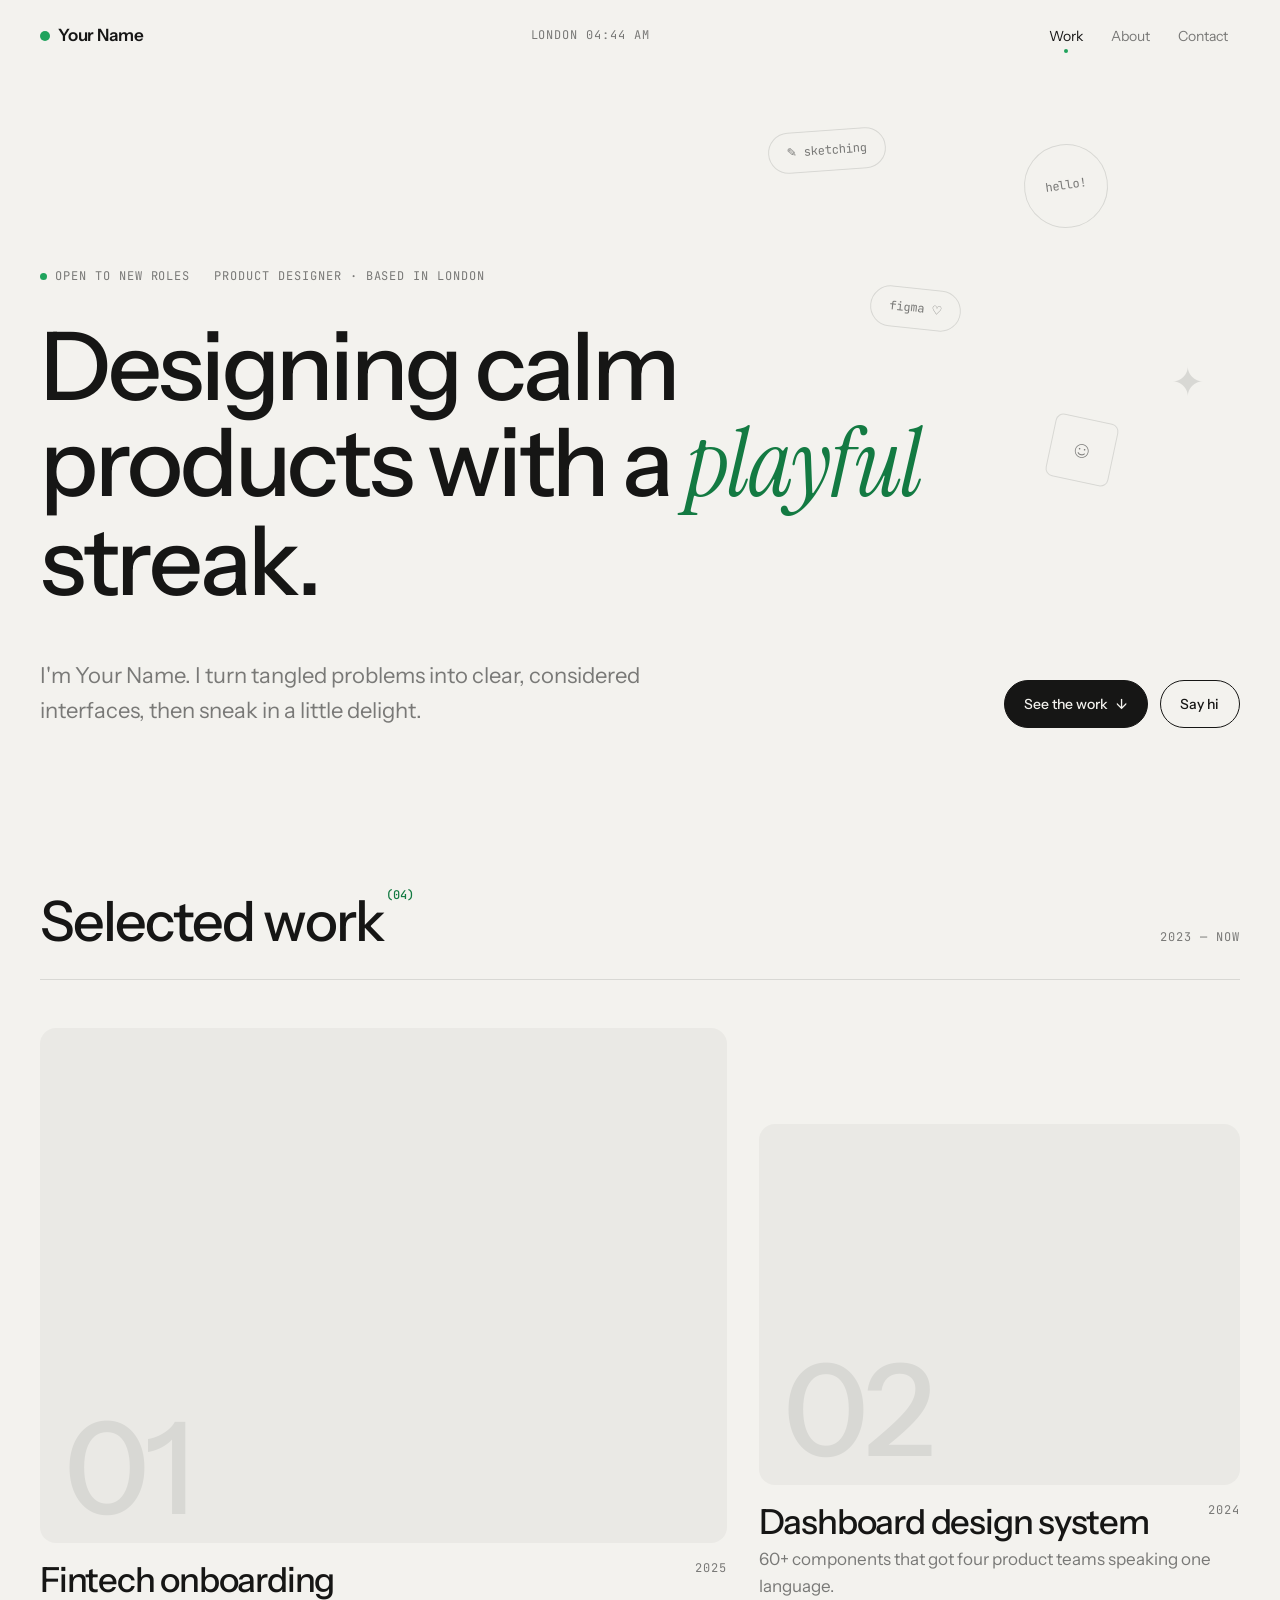
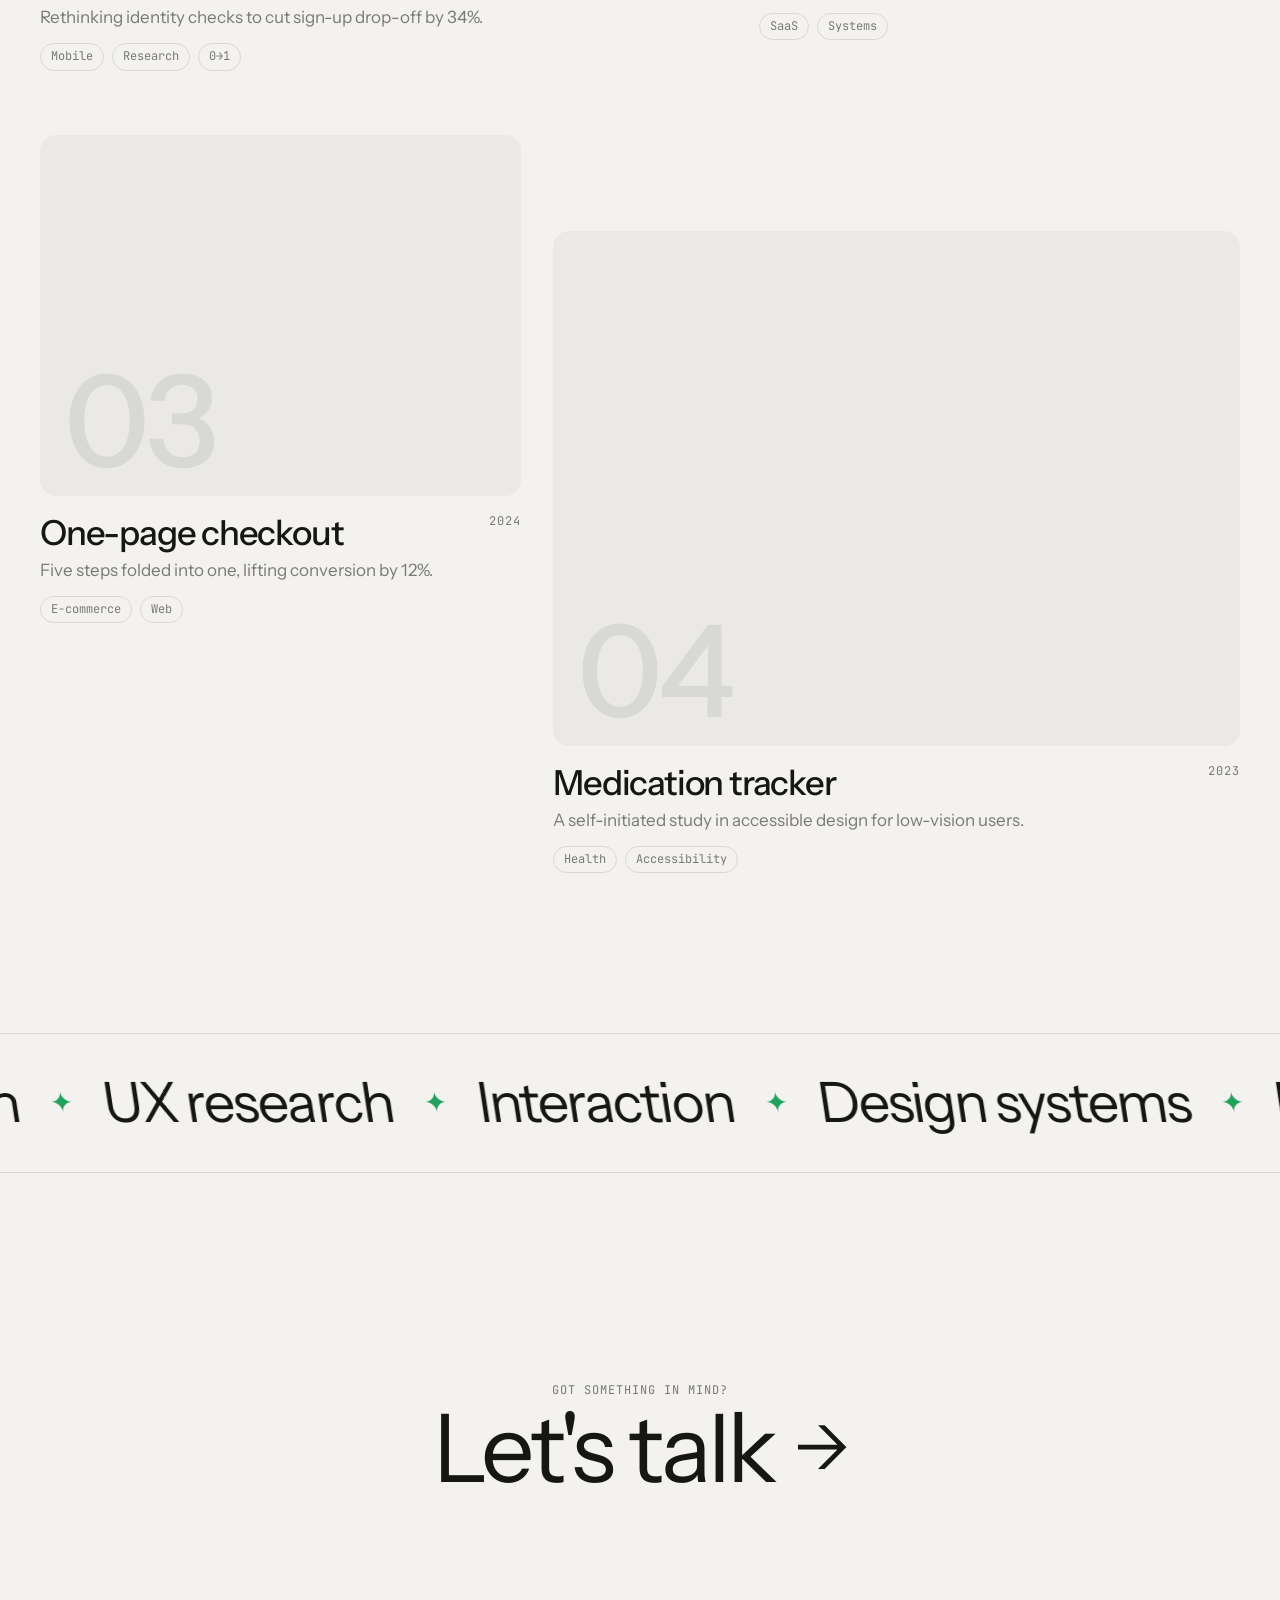
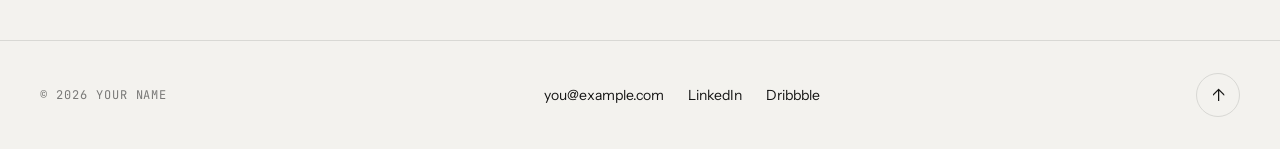
==== index.html @ ab5d2d54 "Test" ====
<!doctype html>
<html lang="en">
<head>
  <meta charset="utf-8">
  <meta name="viewport" content="width=device-width, initial-scale=1">
  <!-- EDIT: your name + one-line description (Google results and link previews) -->
  <title>Your Name · Product Designer</title>
  <meta name="description" content="Product designer making calm, useful products with a playful streak.">
  <meta name="theme-color" content="#f3f2ee" media="(prefers-color-scheme: light)">
  <meta name="theme-color" content="#161615" media="(prefers-color-scheme: dark)">

  <!-- Fonts: Instrument Sans (body), Instrument Serif (accent), JetBrains Mono (labels) -->
  <link rel="preconnect" href="https://fonts.googleapis.com">
  <link rel="preconnect" href="https://fonts.gstatic.com" crossorigin>
  <link href="https://fonts.googleapis.com/css2?family=Instrument+Sans:wght@400;500;600&family=Instrument+Serif:ital@0;1&family=JetBrains+Mono:wght@400;500&display=swap" rel="stylesheet">
  <link rel="stylesheet" href="styles.css">

  <!-- Marks the page as JS-enabled so scroll reveals can start hidden. -->
  <script>document.documentElement.classList.add('js');</script>
</head>
<body>

  <!-- ============================ HEADER ============================ -->
  <header class="site-header">
    <div class="wrap">
      <a href="index.html" class="logo" aria-label="Your Name, home">
        <span class="logo-dot"></span>Your Name
      </a>

      <span class="label header-time" data-clock data-tz="Europe/London">London</span>

      <nav aria-label="Main">
        <ul class="nav">
          <li><a href="index.html" aria-current="page">Work</a></li>
          <li><a href="about.html">About</a></li>
          <li><a href="contact.html">Contact</a></li>
        </ul>
      </nav>
    </div>
  </header>

  <main>
    <!-- ============================= HERO =============================
         data-split: script.js wraps each letter so it can hop on hover.
         Stickers: drag them around. Edit the text inside each one. -->
    <section class="hero wrap">
      <div class="stickers" aria-hidden="true">
        <div class="sticker sticker--circle" data-drag style="left: 80%; top: 10%; --rot: -8deg;">hello!</div>
        <div class="sticker sticker--pill sticker--desktop"   data-drag style="left: 68%; top: 30%; --rot: 6deg;">figma ♡</div>
        <div class="sticker sticker--star"                    data-drag style="left: 90%; top: 38%;">✦</div>
        <div class="sticker sticker--square sticker--desktop" data-drag style="left: 82%; top: 48%; --rot: 12deg;">☺</div>
        <div class="sticker sticker--pill sticker--desktop"   data-drag style="left: 60%; top: 8%; --rot: -4deg;">✎ sketching</div>
      </div>

      <div class="hero-meta">
        <span class="label status">Open to new roles</span>
        <span class="label">Product Designer · Based in London</span>
      </div>

      <h1 class="hero-title">
        <span data-split>Designing calm products with a</span>
        <em class="voice" data-split>playful</em>
        <span data-split>streak.</span>
      </h1>

      <div class="hero-foot">
        <p class="hero-lead">
          I'm Your Name. I turn tangled problems into clear, considered interfaces,
          then sneak in a little delight.
        </p>
        <div class="hero-actions">
          <a href="#work" class="btn btn-solid" data-magnetic>See the work <span class="arrow">↓</span></a>
          <a href="contact.html" class="btn btn-ghost" data-magnetic>Say hi</a>
        </div>
      </div>
    </section>

    <!-- ============================= WORK =============================
         One <a class="card"> per project. Duplicate to add more.
         Widths: card--wide / card--narrow alternate; card--offset staggers.
         To add an image, replace the .card-placeholder span with:
           <img src="images/cover.jpg" alt="Describe the image">
         data-cursor sets the text shown in the cursor on hover. -->
    <section id="work" class="section wrap">
      <div class="section-head" data-reveal>
        <h2 class="section-title">Selected work<sup>(04)</sup></h2>
        <span class="label">2023 — Now</span>
      </div>

      <div class="work-grid">
        <a href="project.html" class="card card--wide" data-cursor="View" data-reveal>
          <div class="card-media" data-tilt><span class="card-placeholder">01</span></div>
          <div class="card-info">
            <h3 class="card-title">Fintech onboarding</h3>
            <span class="label">2025</span>
            <p class="card-desc">Rethinking identity checks to cut sign-up drop-off by 34%.</p>
            <div class="card-tags"><span class="tag">Mobile</span><span class="tag">Research</span><span class="tag">0→1</span></div>
          </div>
        </a>

        <a href="project.html" class="card card--narrow card--offset" data-cursor="View" data-reveal style="--delay: 1">
          <div class="card-media" data-tilt><span class="card-placeholder">02</span></div>
          <div class="card-info">
            <h3 class="card-title">Dashboard design system</h3>
            <span class="label">2024</span>
            <p class="card-desc">60+ components that got four product teams speaking one language.</p>
            <div class="card-tags"><span class="tag">SaaS</span><span class="tag">Systems</span></div>
          </div>
        </a>

        <a href="project.html" class="card card--narrow" data-cursor="View" data-reveal>
          <div class="card-media" data-tilt><span class="card-placeholder">03</span></div>
          <div class="card-info">
            <h3 class="card-title">One-page checkout</h3>
            <span class="label">2024</span>
            <p class="card-desc">Five steps folded into one, lifting conversion by 12%.</p>
            <div class="card-tags"><span class="tag">E-commerce</span><span class="tag">Web</span></div>
          </div>
        </a>

        <a href="project.html" class="card card--wide card--offset" data-cursor="View" data-reveal style="--delay: 1">
          <div class="card-media" data-tilt><span class="card-placeholder">04</span></div>
          <div class="card-info">
            <h3 class="card-title">Medication tracker</h3>
            <span class="label">2023</span>
            <p class="card-desc">A self-initiated study in accessible design for low-vision users.</p>
            <div class="card-tags"><span class="tag">Health</span><span class="tag">Accessibility</span></div>
          </div>
        </a>
      </div>
    </section>

    <!-- =========================== MARQUEE ===========================
         script.js duplicates the items so the loop is seamless. -->
    <div class="marquee" aria-hidden="true">
      <div class="marquee-track" data-marquee>
        <span>Product design</span>
        <span>UX research</span>
        <span>Interaction</span>
        <span>Design systems</span>
        <span>Prototyping</span>
        <span>Accessibility</span>
      </div>
    </div>

    <!-- ============================= CTA ============================= -->
    <section class="cta wrap" data-reveal>
      <p class="label">Got something in mind?</p>
      <a href="contact.html" class="cta-link" data-cursor="Hi!">Let's talk<span class="arrow">→</span></a>
    </section>
  </main>

  <!-- ============================ FOOTER ============================ -->
  <footer class="site-footer">
    <div class="wrap footer-row">
      <span class="label">© <span data-year></span> Your Name</span>
      <ul class="footer-links">
        <li><a class="link" href="mailto:you@example.com" data-copy="you@example.com">you@example.com</a></li>
        <li><a class="link" href="https://www.linkedin.com/in/your-handle" target="_blank" rel="noopener">LinkedIn</a></li>
        <li><a class="link" href="https://dribbble.com/your-handle" target="_blank" rel="noopener">Dribbble</a></li>
      </ul>
      <a href="#" class="to-top" aria-label="Back to top">↑</a>
    </div>
  </footer>

  <script src="script.js" defer></script>
</body>
</html>
---- styles.css ----
/* =====================================================================
   PORTFOLIO STYLESHEET
   ---------------------------------------------------------------------
   Idea: calm and minimal at rest, playful when you interact with it.
   Everything visual is driven by the tokens in section 1, so you can
   restyle the whole site by editing that block alone.

   Contents
     1. Design tokens (colour, type, spacing, radius, motion)
     2. Reset
     3. Base typography
     4. Layout helpers
     5. Components
        5a. Header + nav
        5b. Buttons + links
        5c. Hero
        5d. Stickers (draggable toys in the hero)
        5e. Section heads
        5f. Project cards
        5g. Marquee
        5h. Call to action
        5i. Footer
     6. Interaction layer (cursor, reveal, burst, toast, progress)
     7. Case study pages
        7b. Page intros (About + Contact)
        7c. About page (portrait, experience, flip cards, facts)
        7d. Contact page (big email, social rows)
     8. Responsive
     9. Reduced motion + touch fallbacks
   ===================================================================== */


/* =====================================================================
   1. DESIGN TOKENS
   ===================================================================== */
:root {
  /* --- Raw palette ------------------------------------------------- */
  /* Never pure black/white: slightly warm neutrals feel softer. */
  --ink:        #161615;   /* off-black */
  --paper:      #f3f2ee;   /* off-white */
  --green:      #1fa35c;   /* the one accent colour */
  --green-deep: #137a42;   /* darker green for small text on paper (meets contrast) */

  /* --- Semantic colours (use THESE in components) ------------------ */
  --bg:         var(--paper);
  --fg:         var(--ink);
  --muted:      color-mix(in srgb, var(--fg) 55%, var(--bg));  /* secondary text */
  --line:       color-mix(in srgb, var(--fg) 12%, var(--bg));  /* hairlines */
  --surface:    color-mix(in srgb, var(--fg) 4%,  var(--bg));  /* cards, placeholders */
  --accent:     var(--green);
  --accent-text: var(--green-deep);  /* accent used as text */
  --on-accent:  var(--paper);        /* text sitting on green */
  --selection:  color-mix(in srgb, var(--green) 30%, transparent);

  /* --- Typography ---------------------------------------------------- */
  /* Sans for almost everything; serif italic for rare "voice" moments;
     mono for small labels and metadata. */
  --font-sans:  "Instrument Sans", system-ui, -apple-system, "Segoe UI", sans-serif;
  --font-serif: "Instrument Serif", Georgia, serif;
  --font-mono:  "JetBrains Mono", ui-monospace, Consolas, monospace;

  /* Fluid type scale: each step grows smoothly between phone and desktop. */
  --text-xs:   0.75rem;                                  /* 12px labels */
  --text-sm:   0.875rem;                                 /* 14px meta */
  --text-base: 1.0625rem;                                /* 17px body */
  --text-lg:   clamp(1.125rem, 1rem + 0.5vw, 1.375rem);  /* lead paragraphs */
  --text-xl:   clamp(1.5rem, 1.2rem + 1.2vw, 2.25rem);   /* card titles, h3 */
  --text-2xl:  clamp(2rem, 1.4rem + 2.6vw, 3.5rem);      /* section titles */
  --text-3xl:  clamp(2.75rem, 1.6rem + 5.4vw, 6.5rem);   /* hero */

  --leading-tight: 1.02;
  --leading-snug:  1.2;
  --leading-body:  1.6;
  --tracking-tight: -0.035em;  /* big display text looks better tighter */
  --tracking-label:  0.08em;   /* uppercase mono labels breathe */

  /* --- Spacing (4px base) ------------------------------------------- */
  --space-1: 0.25rem;  /*  4 */
  --space-2: 0.5rem;   /*  8 */
  --space-3: 0.75rem;  /* 12 */
  --space-4: 1rem;     /* 16 */
  --space-5: 1.5rem;   /* 24 */
  --space-6: 2rem;     /* 32 */
  --space-7: 3rem;     /* 48 */
  --space-8: 4rem;     /* 64 */
  --space-9: 6rem;     /* 96 */
  --space-10: 9rem;    /* 144 */

  --gutter: clamp(1rem, 4vw, 2.5rem);   /* page side padding */
  --max:    1280px;                      /* content max width */

  /* --- Shape --------------------------------------------------------- */
  --radius-sm: 8px;
  --radius-md: 16px;
  --radius-lg: 28px;
  --radius-pill: 999px;

  /* --- Motion -------------------------------------------------------- */
  /* "spring" overshoots slightly: this is where the playfulness lives. */
  --ease-out:    cubic-bezier(0.22, 1, 0.36, 1);
  --ease-spring: cubic-bezier(0.34, 1.56, 0.64, 1);
  --dur-fast: 160ms;
  --dur-med:  360ms;
  --dur-slow: 800ms;

  --header-h: 72px;
}

/* Dark mode: swap the neutrals, brighten the green so it still pops. */
@media (prefers-color-scheme: dark) {
  :root {
    --bg:          var(--ink);
    --fg:          var(--paper);
    --accent:      #3fd17f;
    --accent-text: #3fd17f;
    --on-accent:   var(--ink);
  }
}


/* =====================================================================
   2. RESET
   ===================================================================== */
*, *::before, *::after { box-sizing: border-box; }
* { margin: 0; padding: 0; }
img, video, svg { display: block; max-width: 100%; }
button { font: inherit; color: inherit; background: none; border: 0; cursor: pointer; }
ul, ol { list-style: none; }
a { color: inherit; text-decoration: none; }


/* =====================================================================
   3. BASE TYPOGRAPHY
   ===================================================================== */
html { scroll-behavior: smooth; }

body {
  background: var(--bg);
  color: var(--fg);
  font-family: var(--font-sans);
  font-size: var(--text-base);
  line-height: var(--leading-body);
  -webkit-font-smoothing: antialiased;
  text-rendering: optimizeLegibility;
  overflow-x: hidden;
}

::selection { background: var(--selection); }

h1, h2, h3 {
  font-weight: 500;
  line-height: var(--leading-snug);
  letter-spacing: var(--tracking-tight);
}

/* Serif italic accent, e.g. <em class="voice">playful</em> */
.voice {
  font-family: var(--font-serif);
  font-style: italic;
  font-weight: 400;
  letter-spacing: -0.01em;
  color: var(--accent-text);
}

/* Small uppercase mono label used for metadata. */
.label {
  font-family: var(--font-mono);
  font-size: var(--text-xs);
  text-transform: uppercase;
  letter-spacing: var(--tracking-label);
  color: var(--muted);
}

.muted { color: var(--muted); }

:focus-visible {
  outline: 2px solid var(--accent);
  outline-offset: 3px;
  border-radius: 4px;
}


/* =====================================================================
   4. LAYOUT HELPERS
   ===================================================================== */
.wrap {
  width: 100%;
  max-width: var(--max);
  margin-inline: auto;
  padding-inline: var(--gutter);
}

.section { padding-block: var(--space-9); }

.visually-hidden {
  position: absolute; width: 1px; height: 1px;
  overflow: hidden; clip: rect(0 0 0 0); white-space: nowrap;
}


/* =====================================================================
   5. COMPONENTS
   ===================================================================== */

/* ---------- 5a. Header + nav ---------------------------------------- */
.site-header {
  position: sticky; top: 0; z-index: 50;
  height: var(--header-h);
  background: color-mix(in srgb, var(--bg) 82%, transparent);
  backdrop-filter: blur(12px);
  -webkit-backdrop-filter: blur(12px);
}
.site-header .wrap {
  height: 100%;
  display: flex; align-items: center; justify-content: space-between;
  gap: var(--space-5);
}

/* Logo: the green dot spins and bounces on hover. */
.logo {
  display: inline-flex; align-items: center; gap: var(--space-2);
  font-weight: 600; letter-spacing: -0.01em;
}
.logo-dot {
  width: 10px; height: 10px; border-radius: 50%;
  background: var(--accent);
  transition: transform var(--dur-med) var(--ease-spring);
}
.logo:hover .logo-dot { transform: scale(1.8) translateY(-2px); }

.nav { display: flex; gap: var(--space-1); }
.nav a {
  position: relative;
  display: inline-block;
  padding: var(--space-2) var(--space-3);
  border-radius: var(--radius-pill);
  font-size: var(--text-sm);
  color: var(--muted);
  transition: color var(--dur-fast), background var(--dur-fast);
}
.nav a:hover { color: var(--fg); background: var(--surface); }
.nav a[aria-current="page"] { color: var(--fg); }
/* Little green dot under the current page. */
.nav a[aria-current="page"]::after {
  content: ""; position: absolute; left: 50%; bottom: 2px;
  width: 4px; height: 4px; border-radius: 50%;
  background: var(--accent); transform: translateX(-50%);
}

.header-time { font-variant-numeric: tabular-nums; }


/* ---------- 5b. Buttons + links ------------------------------------- */
.btn {
  display: inline-flex; align-items: center; gap: var(--space-2);
  padding: 0.85em 1.4em;
  border-radius: var(--radius-pill);
  border: 1px solid var(--fg);
  font-size: var(--text-sm); font-weight: 500;
  transition: background var(--dur-fast), color var(--dur-fast),
              transform var(--dur-med) var(--ease-spring);
}
.btn-solid { background: var(--fg); color: var(--bg); }
.btn-solid:hover { background: var(--accent); border-color: var(--accent); color: var(--on-accent); }
.btn-ghost:hover { background: var(--fg); color: var(--bg); }

/* Arrow that nudges forward on hover. */
.arrow { display: inline-block; transition: transform var(--dur-med) var(--ease-spring); }
a:hover .arrow, button:hover .arrow { transform: translateX(4px); }

/* Text link with an underline that draws in from the left. */
.link {
  background: linear-gradient(currentColor, currentColor) 0 100% / 0 1px no-repeat;
  transition: background-size var(--dur-med) var(--ease-out);
}
.link:hover { background-size: 100% 1px; }


/* ---------- 5c. Hero ------------------------------------------------ */
.hero {
  position: relative;
  min-height: calc(88svh - var(--header-h));
  display: flex; flex-direction: column; justify-content: flex-end;
  padding-block: var(--space-9) var(--space-8);
}
.hero-meta {
  display: flex; flex-wrap: wrap; gap: var(--space-2) var(--space-5);
  margin-bottom: var(--space-6);
}
.status { display: inline-flex; align-items: center; gap: var(--space-2); }
.status::before {
  content: ""; width: 7px; height: 7px; border-radius: 50%;
  background: var(--accent);
  animation: pulse 2.4s var(--ease-out) infinite;
}
@keyframes pulse {
  0%   { box-shadow: 0 0 0 0 color-mix(in srgb, var(--accent) 50%, transparent); }
  100% { box-shadow: 0 0 0 10px transparent; }
}

.hero-title {
  font-size: var(--text-3xl);
  line-height: var(--leading-tight);
  letter-spacing: var(--tracking-tight);
  max-width: 14ch;
}
.hero-title .voice { letter-spacing: -0.02em; }

.hero-foot {
  display: flex; flex-wrap: wrap; align-items: flex-end; justify-content: space-between;
  gap: var(--space-6);
  margin-top: var(--space-7);
}
.hero-lead { max-width: 42ch; font-size: var(--text-lg); color: var(--muted); }
.hero-actions { display: flex; gap: var(--space-3); flex-wrap: wrap; }

/* Split letters (JS wraps each character in .char). Hovering a letter
   makes it hop; the random rotation comes from --r set in script.js. */
.char {
  display: inline-block;
  transform-origin: 50% 80%;
  will-change: transform;
}
.char.hop { animation: hop 600ms var(--ease-spring); }
@keyframes hop {
  0%   { transform: translateY(0) rotate(0); }
  35%  { transform: translateY(-0.22em) rotate(var(--r, 8deg)); color: var(--accent-text); }
  100% { transform: translateY(0) rotate(0); }
}


/* ---------- 5d. Stickers -------------------------------------------- */
/* Quiet outlined shapes at rest. Grab one and it turns green and can be
   thrown around. Positions are percentages of the hero. */
.stickers { position: absolute; inset: 0; pointer-events: none; }
.sticker {
  position: absolute;
  pointer-events: auto;
  display: grid; place-items: center;
  border: 1px solid var(--line);
  background: var(--bg);
  color: var(--muted);
  font-family: var(--font-mono);
  font-size: var(--text-xs);
  user-select: none;
  touch-action: none;
  cursor: grab;
  transform: translate(var(--x, 0px), var(--y, 0px)) rotate(var(--rot, 0deg));
  transition: background var(--dur-fast), color var(--dur-fast),
              border-color var(--dur-fast), scale var(--dur-med) var(--ease-spring);
}
.sticker:hover { color: var(--fg); border-color: var(--fg); scale: 1.06; }
.sticker.is-dragging {
  cursor: grabbing;
  background: var(--accent); color: var(--on-accent); border-color: var(--accent);
  scale: 1.12;
  z-index: 5;
}
.sticker--circle { width: 84px; height: 84px; border-radius: 50%; }
.sticker--pill   { padding: 10px 18px; border-radius: var(--radius-pill); }
.sticker--square { width: 64px; height: 64px; border-radius: var(--radius-sm); font-size: 1.5rem; }
.sticker--star   { width: 72px; height: 72px; border: 0; background: none; font-size: 2.5rem; color: var(--line); }
.sticker--star:hover { color: var(--accent); }
.sticker--star.is-dragging { background: none; color: var(--accent); }


/* ---------- 5e. Section heads --------------------------------------- */
.section-head {
  display: flex; justify-content: space-between; align-items: baseline;
  gap: var(--space-4);
  padding-bottom: var(--space-5);
  margin-bottom: var(--space-7);
  border-bottom: 1px solid var(--line);
}
.section-title { font-size: var(--text-2xl); }
.section-title sup {
  font-family: var(--font-mono); font-size: var(--text-xs);
  color: var(--accent-text); letter-spacing: 0; vertical-align: top;
  margin-left: 0.3em;
}


/* ---------- 5f. Project cards --------------------------------------- */
.work-grid {
  display: grid;
  grid-template-columns: repeat(12, 1fr);
  gap: var(--space-8) var(--space-6);
}
/* Alternating widths make the grid feel editorial rather than a template. */
.card { grid-column: span 6; display: block; }
.card--wide { grid-column: span 7; }
.card--narrow { grid-column: span 5; }
.card--offset { margin-top: var(--space-9); }

.card-media {
  position: relative;
  aspect-ratio: 4 / 3;
  border-radius: var(--radius-md);
  background: var(--surface);
  overflow: hidden;
  /* --rx / --ry are set by script.js for a gentle 3D tilt toward the cursor. */
  transform: perspective(900px) rotateX(var(--rx, 0deg)) rotateY(var(--ry, 0deg));
  transition: transform var(--dur-med) var(--ease-out), border-radius var(--dur-med) var(--ease-spring);
}
.card:hover .card-media { border-radius: var(--radius-lg); }
.card-media img {
  width: 100%; height: 100%; object-fit: cover;
  transition: transform var(--dur-slow) var(--ease-out);
}
.card:hover .card-media img { transform: scale(1.04); }

/* Placeholder until you add an image: big project number in the corner. */
.card-placeholder {
  position: absolute; inset: 0;
  display: flex; align-items: flex-end; justify-content: flex-start;
  padding: var(--space-5);
  font-size: clamp(4rem, 10vw, 9rem);
  font-weight: 500; letter-spacing: var(--tracking-tight); line-height: 0.8;
  color: var(--line);
  transition: color var(--dur-med);
}
.card:hover .card-placeholder { color: var(--accent); }

.card-info {
  display: grid; grid-template-columns: 1fr auto;
  gap: var(--space-1) var(--space-4);
  padding-top: var(--space-4);
}
.card-title { font-size: var(--text-xl); }
.card-desc { grid-column: 1 / -1; color: var(--muted); max-width: 48ch; }
.card-tags { display: flex; flex-wrap: wrap; gap: var(--space-2); grid-column: 1 / -1; margin-top: var(--space-2); }
.tag {
  font-family: var(--font-mono); font-size: var(--text-xs);
  padding: 3px 10px; border: 1px solid var(--line); border-radius: var(--radius-pill);
  color: var(--muted);
  transition: border-color var(--dur-fast), color var(--dur-fast);
}
.card:hover .tag { border-color: var(--fg); color: var(--fg); }


/* ---------- 5g. Marquee --------------------------------------------- */
/* Scrolls slowly on its own; speeds up and skews with your scroll. */
.marquee {
  overflow: hidden;
  border-block: 1px solid var(--line);
  padding-block: var(--space-5);
  margin-block: var(--space-8);
}
.marquee-track {
  display: flex; width: max-content; gap: var(--space-6);
  font-size: var(--text-2xl); letter-spacing: var(--tracking-tight);
  white-space: nowrap;
  transform: translateX(var(--mx, 0px)) skewX(var(--skew, 0deg));
  will-change: transform;
}
.marquee-track span { display: inline-flex; align-items: center; gap: var(--space-6); }
.marquee-track span::after { content: "✦"; color: var(--accent); font-size: 0.5em; }


/* ---------- 5h. Call to action -------------------------------------- */
.cta { text-align: center; padding-block: var(--space-10); }
.cta-link {
  display: inline-flex; align-items: center; gap: 0.2em;
  font-size: var(--text-3xl); line-height: var(--leading-tight);
  letter-spacing: var(--tracking-tight);
  transition: color var(--dur-fast);
}
.cta-link:hover { color: var(--accent-text); }
.cta-link .arrow { font-size: 0.7em; }
.cta-link:hover .arrow { transform: translate(8px, -8px) rotate(-45deg); }


/* ---------- 5i. Footer ---------------------------------------------- */
.site-footer { border-top: 1px solid var(--line); padding-block: var(--space-6); }
.footer-row {
  display: flex; flex-wrap: wrap; justify-content: space-between; align-items: center;
  gap: var(--space-4);
}
.footer-links { display: flex; flex-wrap: wrap; gap: var(--space-5); font-size: var(--text-sm); }
.to-top {
  display: inline-grid; place-items: center;
  width: 44px; height: 44px; border-radius: 50%;
  border: 1px solid var(--line);
  transition: transform var(--dur-med) var(--ease-spring), background var(--dur-fast), color var(--dur-fast);
}
.to-top:hover { transform: rotate(-360deg) scale(1.1); background: var(--accent); color: var(--on-accent); border-color: var(--accent); }


/* =====================================================================
   6. INTERACTION LAYER
   Everything here is added by script.js. Without JS the site is simply
   the calm static version.
   ===================================================================== */

/* ---------- Custom cursor (mouse/trackpad only) --------------------- */
.has-cursor, .has-cursor a, .has-cursor button { cursor: none; }
.has-cursor .sticker { cursor: none; }
.cursor {
  position: fixed; top: 0; left: 0; z-index: 100;
  width: 12px; height: 12px; margin: -6px 0 0 -6px;
  border-radius: 50%;
  background: var(--fg);
  pointer-events: none;
  display: grid; place-items: center;
  font-family: var(--font-mono); font-size: 11px; font-weight: 500;
  color: transparent;
  transition: width var(--dur-med) var(--ease-spring), height var(--dur-med) var(--ease-spring),
              margin var(--dur-med) var(--ease-spring), background var(--dur-fast), color var(--dur-fast);
}
.cursor.is-link  { width: 36px; height: 36px; margin: -18px 0 0 -18px; background: color-mix(in srgb, var(--accent) 25%, transparent); }
.cursor.is-label { width: 84px; height: 84px; margin: -42px 0 0 -42px; background: var(--accent); color: var(--on-accent); }
.cursor.is-grab  { width: 24px; height: 24px; margin: -12px 0 0 -12px; background: var(--accent); }
.cursor.is-down  { scale: 0.7; }

/* ---------- Scroll reveal ------------------------------------------- */
/* Only hidden when JS is running (.js on <html>), so content never gets
   stuck invisible. */
.js [data-reveal] {
  opacity: 0;
  translate: 0 32px;
  transition: opacity var(--dur-slow) var(--ease-out), translate var(--dur-slow) var(--ease-out);
  transition-delay: calc(var(--delay, 0) * 90ms);
}
.js [data-reveal].is-in { opacity: 1; translate: 0 0; }

/* ---------- Scroll progress line ------------------------------------ */
.progress {
  position: fixed; top: 0; left: 0; right: 0; z-index: 60;
  height: 2px; background: var(--accent);
  transform-origin: 0 50%;
  transform: scaleX(var(--progress, 0));
}

/* ---------- Click burst --------------------------------------------- */
.burst-dot {
  position: fixed; z-index: 90;
  width: 6px; height: 6px; margin: -3px 0 0 -3px;
  border-radius: 50%; background: var(--accent);
  pointer-events: none;
  animation: burst 650ms var(--ease-out) forwards;
}
@keyframes burst {
  to { transform: translate(var(--dx), var(--dy)) scale(0); opacity: 0; }
}

/* ---------- Toast (e.g. "Email copied") ----------------------------- */
.toast {
  position: fixed; left: 50%; bottom: var(--space-6); z-index: 95;
  padding: var(--space-3) var(--space-5);
  border-radius: var(--radius-pill);
  background: var(--fg); color: var(--bg);
  font-size: var(--text-sm);
  translate: -50% 150%;
  opacity: 0;
  transition: translate var(--dur-med) var(--ease-spring), opacity var(--dur-fast);
}
.toast.is-on { translate: -50% 0; opacity: 1; }


/* =====================================================================
   7. CASE STUDY PAGES (project.html and copies of it)
   ===================================================================== */
.cs-hero { padding-block: var(--space-9) var(--space-7); }
.back { color: var(--muted); font-size: var(--text-sm); }
.back:hover { color: var(--fg); }
.cs-hero h1 { font-size: var(--text-2xl); margin: var(--space-5) 0; max-width: 20ch; }
.cs-hero .lead { color: var(--muted); font-size: var(--text-lg); max-width: 56ch; }
.cs-meta {
  display: grid; grid-template-columns: repeat(4, 1fr); gap: var(--space-5);
  margin-top: var(--space-7); padding-top: var(--space-5); border-top: 1px solid var(--line);
}
.cs-meta h4 {
  font-family: var(--font-mono); font-size: var(--text-xs); font-weight: 400;
  text-transform: uppercase; letter-spacing: var(--tracking-label);
  color: var(--muted); margin-bottom: var(--space-1);
}
.cs-cover {
  margin-top: var(--space-6); aspect-ratio: 16 / 8; border-radius: var(--radius-md);
  background: var(--surface); overflow: hidden;
  display: grid; place-items: center; color: var(--muted);
}
.prose { max-width: 680px; margin-inline: auto; }
.prose h2 { font-size: var(--text-xl); margin: var(--space-8) 0 var(--space-4); }
.prose h3 { font-size: var(--text-lg); margin: var(--space-6) 0 var(--space-2); }
.prose p, .prose ul { margin-bottom: var(--space-4); }
.prose ul { list-style: disc; padding-left: 1.4em; }
.prose li { margin-bottom: var(--space-2); }
.prose li::marker { color: var(--accent); }
.figure {
  margin: var(--space-7) 0; aspect-ratio: 16 / 9; border-radius: var(--radius-md);
  background: var(--surface); display: grid; place-items: center;
  color: var(--muted); font-size: var(--text-sm); text-align: center; padding: var(--space-4);
}
.figure-caption { color: var(--muted); font-size: var(--text-sm); margin: calc(var(--space-5) * -1) 0 var(--space-7); }
.stats { display: grid; grid-template-columns: repeat(3, 1fr); gap: var(--space-4); margin: var(--space-6) 0; }
.stat { border-top: 1px solid var(--line); padding-top: var(--space-4); }
.stat strong { display: block; font-size: var(--text-2xl); font-weight: 500; color: var(--accent-text); letter-spacing: var(--tracking-tight); }
.stat span { color: var(--muted); font-size: var(--text-sm); }
.next-project { margin-top: var(--space-9); padding-block: var(--space-8); border-top: 1px solid var(--line); text-align: center; }
.next-project a { font-size: var(--text-2xl); letter-spacing: var(--tracking-tight); }
.next-project a:hover { color: var(--accent-text); }


/* =====================================================================
   7b. PAGE INTROS (shared by About + Contact)
   ===================================================================== */
.page-intro { position: relative; padding-block: var(--space-9) var(--space-8); }
.page-intro .label { display: block; margin-bottom: var(--space-5); }
.page-title {
  font-size: var(--text-3xl);
  line-height: var(--leading-tight);
  letter-spacing: var(--tracking-tight);
  max-width: 16ch;
}


/* =====================================================================
   7c. ABOUT PAGE
   ===================================================================== */
.about-grid {
  display: grid;
  grid-template-columns: 5fr 7fr;
  gap: var(--space-8);
  align-items: start;
}

/* Portrait: tilts on hover and a little tag pops out. */
.portrait {
  position: relative;
  aspect-ratio: 4 / 5;
  border-radius: var(--radius-md);
  background: var(--surface);
  transition: transform var(--dur-med) var(--ease-spring), border-radius var(--dur-med) var(--ease-spring);
}
.portrait img { width: 100%; height: 100%; object-fit: cover; border-radius: inherit; }
.portrait-placeholder {
  position: absolute; inset: 0; display: grid; place-items: center;
  color: var(--muted); font-size: var(--text-sm);
}
.portrait:hover { transform: rotate(-2deg) scale(1.01); border-radius: var(--radius-lg); }
.portrait-tag {
  position: absolute; right: -12px; bottom: 32px;
  padding: 8px 16px; border-radius: var(--radius-pill);
  background: var(--accent); color: var(--on-accent);
  font-family: var(--font-mono); font-size: var(--text-xs);
  rotate: 8deg;
  scale: 0;
  transition: scale var(--dur-med) var(--ease-spring);
}
.portrait:hover .portrait-tag { scale: 1; }

.bio p { font-size: var(--text-lg); }
.bio p + p { margin-top: var(--space-5); }
.bio p:first-child { font-size: var(--text-xl); line-height: 1.35; letter-spacing: -0.015em; }

/* Experience list: a row slides over and a green bar grows on hover. */
.xp-list { border-top: 1px solid var(--line); }
.xp-row {
  position: relative;
  display: grid;
  grid-template-columns: 2fr 2fr 1fr;
  gap: var(--space-4);
  padding: var(--space-5) 0;
  border-bottom: 1px solid var(--line);
  transition: padding-left var(--dur-med) var(--ease-spring);
}
.xp-row::before {
  content: ""; position: absolute; left: 0; top: 50%;
  width: 0; height: 2px; background: var(--accent);
  transition: width var(--dur-med) var(--ease-spring);
}
.xp-row:hover { padding-left: var(--space-6); }
.xp-row:hover::before { width: var(--space-4); }
.xp-role { font-weight: 500; }
.xp-company { color: var(--muted); }
.xp-years { text-align: right; }

/* Principle cards: click to flip and see the "in practice" side. */
.principles {
  display: grid;
  grid-template-columns: repeat(3, 1fr);
  gap: var(--space-5);
}
.flip {
  display: block; width: 100%; text-align: left;
  aspect-ratio: 1 / 1;
  perspective: 1000px;
}
.flip-inner {
  position: relative; display: block; width: 100%; height: 100%;
  transform-style: preserve-3d;
  transition: transform var(--dur-slow) var(--ease-spring);
}
.flip.is-flipped .flip-inner { transform: rotateY(180deg); }
.flip-face {
  position: absolute; inset: 0;
  display: flex; flex-direction: column; justify-content: space-between;
  padding: var(--space-5);
  border-radius: var(--radius-md);
  border: 1px solid var(--line);
  background: var(--bg);
  backface-visibility: hidden;
  -webkit-backface-visibility: hidden;
  transition: border-color var(--dur-fast);
}
.flip:hover .flip-face { border-color: var(--fg); }
.flip-title { font-size: var(--text-xl); font-weight: 500; line-height: var(--leading-snug); letter-spacing: var(--tracking-tight); }
.flip-face--back {
  transform: rotateY(180deg);
  background: var(--accent); color: var(--on-accent); border-color: var(--accent);
}
.flip-face--back .label { color: inherit; opacity: 0.75; }
.flip-num { font-family: var(--font-mono); font-size: var(--text-xs); color: var(--muted); }
.flip-hint { display: flex; justify-content: space-between; align-items: center; }

/* "Currently" facts list */
.facts { border-top: 1px solid var(--line); }
.facts li {
  display: flex; justify-content: space-between; gap: var(--space-4);
  padding: var(--space-4) 0; border-bottom: 1px solid var(--line);
}
.facts li span:last-child { text-align: right; }


/* =====================================================================
   7d. CONTACT PAGE
   ===================================================================== */
/* Waving hand: waves when you hover the headline. */
.wave { display: inline-block; transform-origin: 70% 80%; }
.page-title:hover .wave { animation: wave 1s var(--ease-out); }
@keyframes wave {
  0%, 100% { transform: rotate(0); }
  15%, 45% { transform: rotate(16deg); }
  30%, 60% { transform: rotate(-8deg); }
}

/* The big email: click to copy. Green underline draws in on hover. */
.email-big {
  display: inline-block;
  font-size: clamp(1.6rem, 0.8rem + 5vw, 5rem);
  line-height: 1.1;
  letter-spacing: var(--tracking-tight);
  overflow-wrap: anywhere;
  background: linear-gradient(var(--accent), var(--accent)) 0 100% / 0 3px no-repeat;
  transition: background-size var(--dur-med) var(--ease-out), color var(--dur-fast);
}
.email-big:hover { background-size: 100% 3px; }
.email-hint { margin-top: var(--space-4); }

.contact-grid {
  display: grid;
  grid-template-columns: repeat(12, 1fr);
  gap: var(--space-8) var(--space-6);
}
.contact-grid > .col-wide { grid-column: span 7; }
.contact-grid > .col-narrow { grid-column: 9 / span 4; }
.contact-grid h2 { margin-bottom: var(--space-4); }

/* Social rows: slide over, arrow rotates to point the way. */
.contact-list { border-top: 1px solid var(--line); }
.contact-list a {
  display: flex; justify-content: space-between; align-items: center;
  padding: var(--space-5) 0;
  border-bottom: 1px solid var(--line);
  font-size: var(--text-xl); letter-spacing: -0.015em;
  transition: padding var(--dur-med) var(--ease-spring), color var(--dur-fast);
}
.contact-list a:hover { padding-left: var(--space-4); color: var(--accent-text); }
.contact-list .arrow { font-size: 0.8em; }
.contact-list a:hover .arrow { transform: rotate(45deg); }
.contact-list .label { margin-left: auto; margin-right: var(--space-5); }

.availability p + p { margin-top: var(--space-4); }


/* =====================================================================
   8. RESPONSIVE
   ===================================================================== */
@media (max-width: 860px) {
  .card, .card--wide, .card--narrow { grid-column: 1 / -1; }
  .card--offset { margin-top: 0; }
  /* Squeeze the sticker zone into the empty band above the headline. */
  .stickers { bottom: auto; height: 45%; }
  .about-grid { grid-template-columns: 1fr; gap: var(--space-7); }
  .portrait { max-width: 420px; }
  .principles { grid-template-columns: 1fr; }
  .flip { aspect-ratio: 3 / 2; }
  .contact-grid > .col-wide,
  .contact-grid > .col-narrow { grid-column: 1 / -1; }
  /* One column: 12 columns' worth of gaps alone would overflow a phone. */
  .work-grid, .contact-grid { grid-template-columns: 1fr; }
  .work-grid { gap: var(--space-7); }
  .cs-meta { grid-template-columns: repeat(2, 1fr); }
  .stats { grid-template-columns: 1fr; }
  .section { padding-block: var(--space-8); }
}

@media (max-width: 600px) {
  .header-time { display: none; }
  .nav a { padding-inline: var(--space-2); }
  /* Fewer, smaller stickers on phones so they don't cover the headline. */
  .sticker--desktop { display: none; }
  .xp-row { grid-template-columns: 1fr auto; }
  .xp-company { grid-column: 1; grid-row: 2; }
  .xp-years { grid-row: 1 / 3; grid-column: 2; align-self: center; }
  .contact-list .label { display: none; }
  .sticker--circle { width: 64px; height: 64px; }
}


/* =====================================================================
   9. REDUCED MOTION + TOUCH FALLBACKS
   ===================================================================== */
@media (prefers-reduced-motion: reduce) {
  *, *::before, *::after {
    animation-duration: 1ms !important;
    animation-iteration-count: 1 !important;
    transition-duration: 1ms !important;
    scroll-behavior: auto !important;
  }
  .js [data-reveal] { opacity: 1; translate: none; }
}

/* Touch screens: no custom cursor, and no hover-only tilt. */
@media (hover: none) {
  .cursor { display: none; }
  .card-media { transform: none; }
}
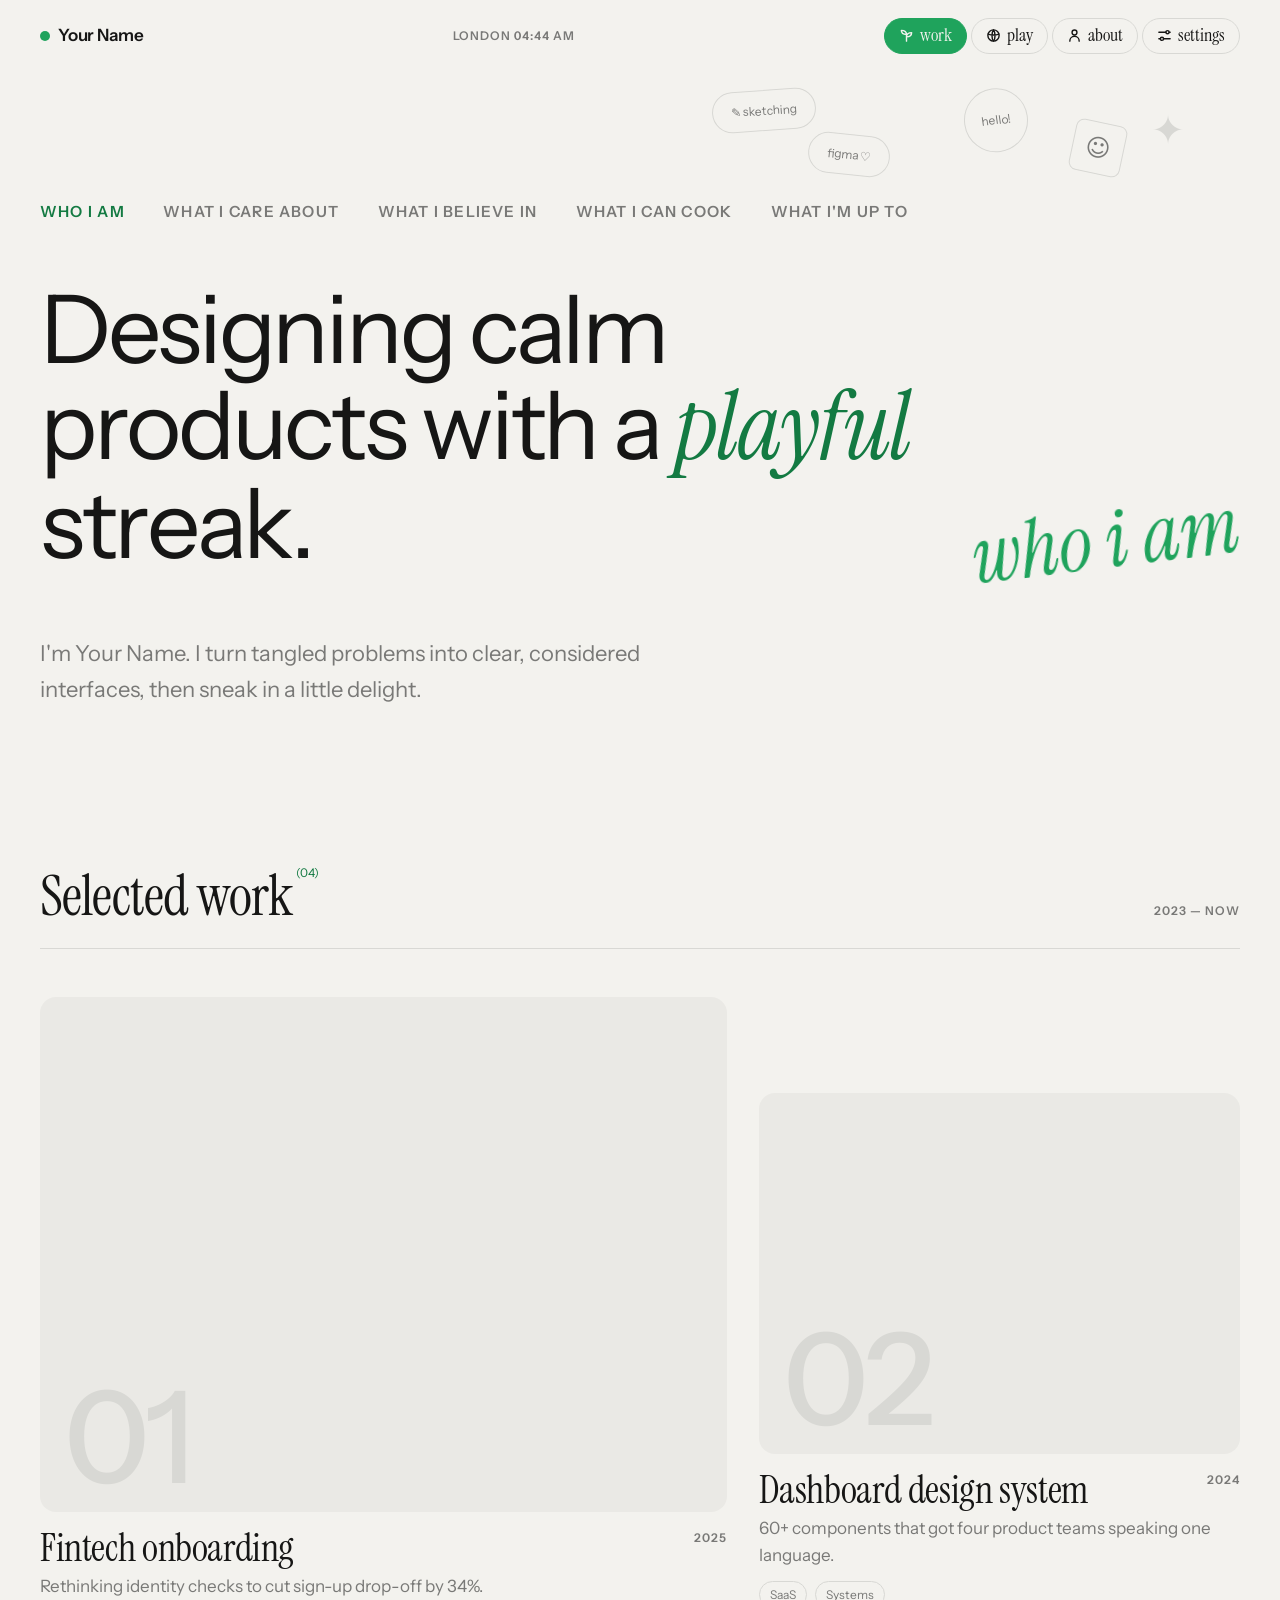
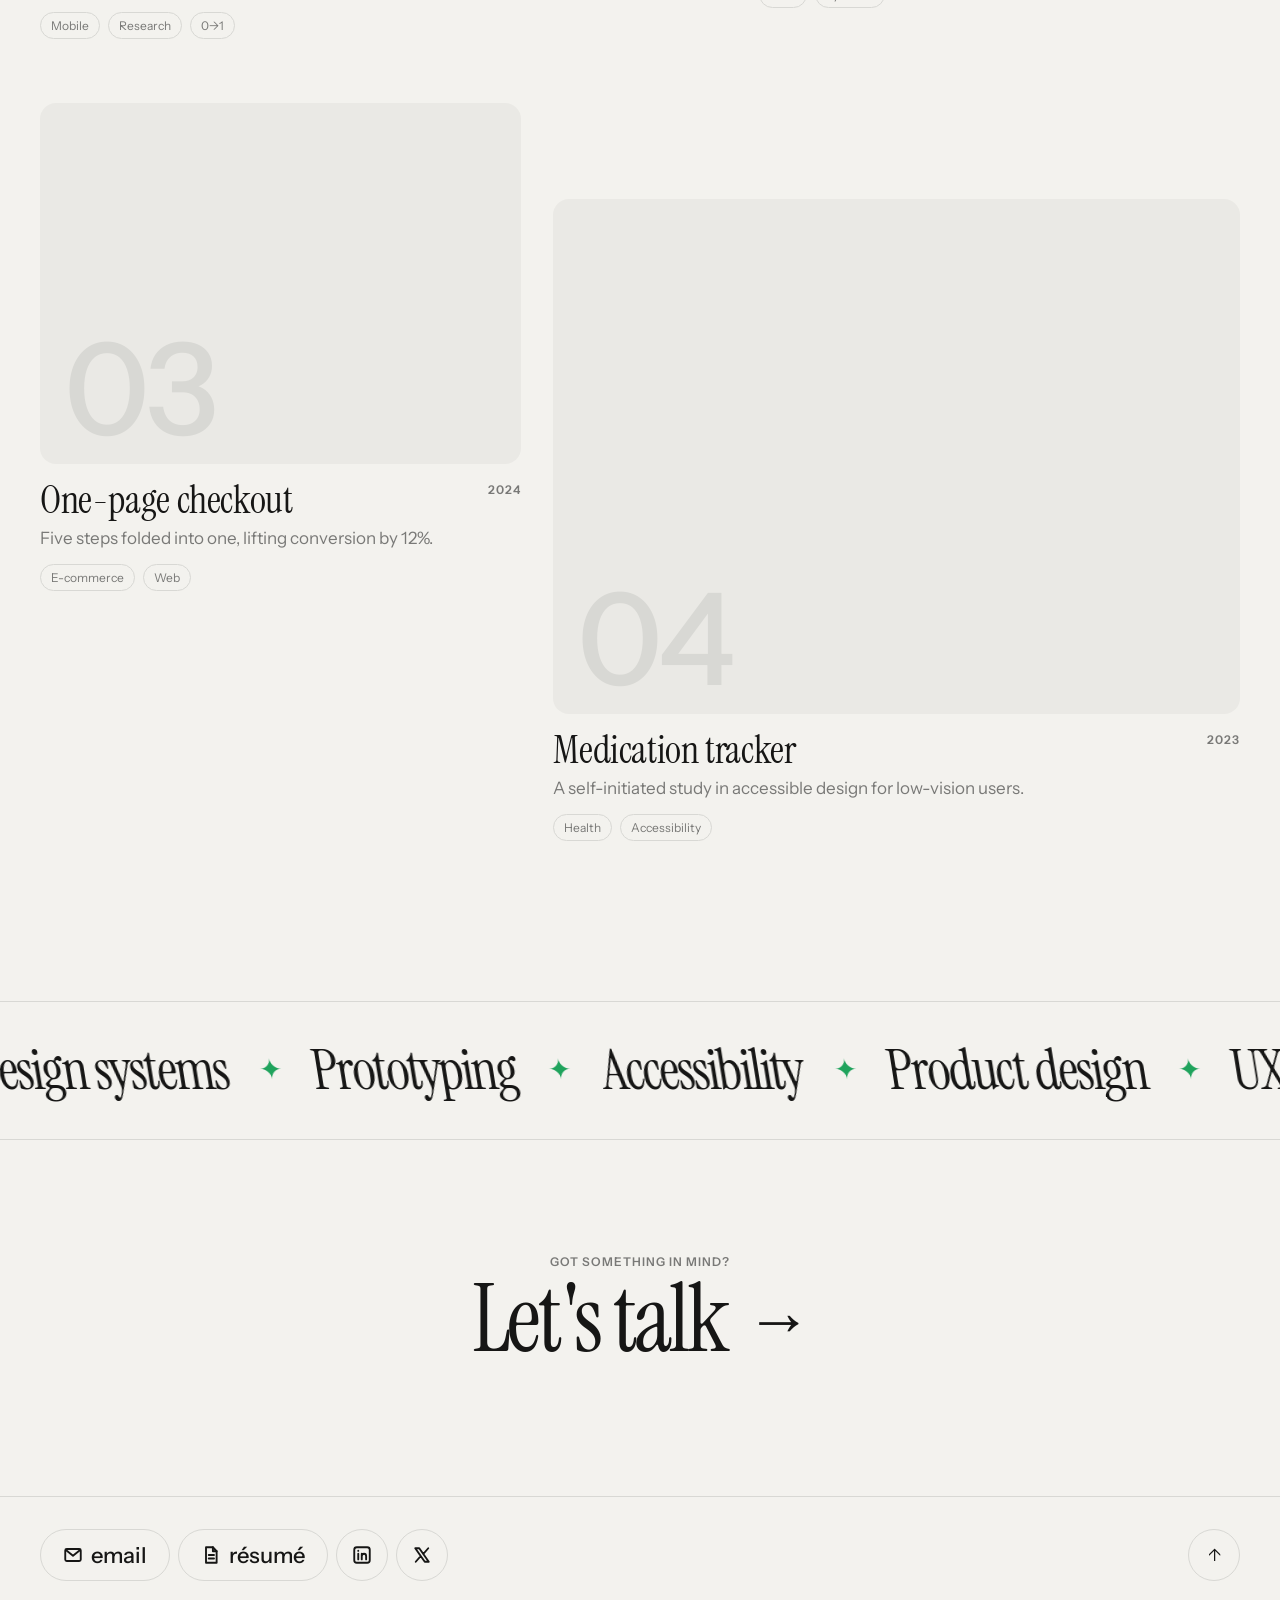
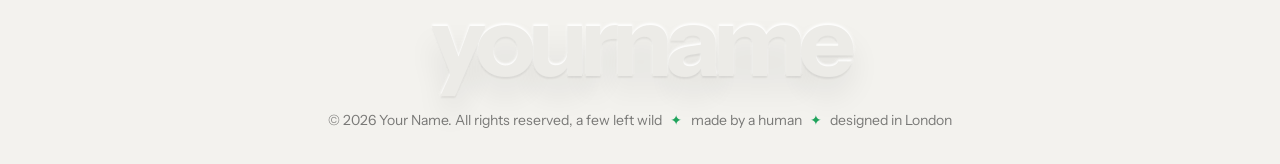
==== commit 97702cc1: "Foundation" ====
--- a/index.html
+++ b/index.html
@@ -9,31 +9,54 @@
   <meta name="theme-color" content="#f3f2ee" media="(prefers-color-scheme: light)">
   <meta name="theme-color" content="#161615" media="(prefers-color-scheme: dark)">
 
-  <!-- Fonts: Instrument Sans (body), Instrument Serif (accent), JetBrains Mono (labels) -->
+  <!-- Fonts: Instrument Sans (body, labels, home headline), Instrument Serif (titles) -->
   <link rel="preconnect" href="https://fonts.googleapis.com">
   <link rel="preconnect" href="https://fonts.gstatic.com" crossorigin>
-  <link href="https://fonts.googleapis.com/css2?family=Instrument+Sans:wght@400;500;600&family=Instrument+Serif:ital@0;1&family=JetBrains+Mono:wght@400;500&display=swap" rel="stylesheet">
+  <link href="https://fonts.googleapis.com/css2?family=Instrument+Sans:wght@400;500;600;700&family=Instrument+Serif:ital@0;1&family=Silkscreen&display=swap" rel="stylesheet">
   <link rel="stylesheet" href="styles.css">
 
   <!-- Marks the page as JS-enabled so scroll reveals can start hidden. -->
-  <script>document.documentElement.classList.add('js');</script>
+  <script>
+    // Marks JS as on (for scroll reveals) and applies saved Settings
+    // (motion, text size, contrast, cursor) before the page paints. If we
+    // arrived through a page transition, cover the page in green so it can
+    // slide away on load.
+    (function () {
+      var html = document.documentElement, prefs = {};
+      html.classList.add('js');
+      try { prefs = JSON.parse(localStorage.getItem('site-prefs')) || {}; } catch (e) {}
+      if (prefs.motion) html.setAttribute('data-motion', prefs.motion);
+      if (prefs.text && prefs.text !== 'default') html.setAttribute('data-text', prefs.text);
+      if (prefs.contrast) html.setAttribute('data-contrast', 'high');
+      if (prefs.cursor === false) html.setAttribute('data-cursor', 'off');
+      var full = prefs.motion ? prefs.motion === 'full' : !matchMedia('(prefers-reduced-motion: reduce)').matches;
+      try {
+        var pt = sessionStorage.getItem('pt');
+        sessionStorage.removeItem('pt');
+        if (pt !== null && full) {
+          html.classList.add('pt-enter');
+          html.setAttribute('data-pt', pt);
+        }
+      } catch (e) {}
+    })();
+  </script>
 </head>
 <body>
 
-  <!-- ============================ HEADER ============================ -->
+  <!-- ============================ HEADER ============================
+       Same on every page; only aria-current (the green pill) moves. -->
   <header class="site-header">
     <div class="wrap">
-      <a href="index.html" class="logo" aria-label="Your Name, home">
+      <a href="index.html" class="logo" aria-label="Your Name, home" data-pt="hello">
         <span class="logo-dot"></span>Your Name
       </a>
-
       <span class="label header-time" data-clock data-tz="Europe/London">London</span>
-
       <nav aria-label="Main">
         <ul class="nav">
-          <li><a href="index.html" aria-current="page">Work</a></li>
-          <li><a href="about.html">About</a></li>
-          <li><a href="contact.html">Contact</a></li>
+          <li><a href="index.html" aria-current="page" data-pt="work"><svg viewBox="0 0 16 16" aria-hidden="true"><path d="M8 14V7M8 7C8 4.2 6.2 2.5 2.5 2.5 2.5 5.5 4.6 7 8 7ZM8 9.5c0-2.6 2-4.6 5.5-4.6 0 2.8-2 4.6-5.5 4.6Z"/></svg><span class="nav-label">work</span></a></li>
+          <li><a href="play.html" data-pt="play"><svg viewBox="0 0 16 16" aria-hidden="true"><circle cx="8" cy="8" r="6"/><path d="M2.3 6.5c3.4 1.2 8 1.2 11.4 0M8 2c-2.2 2.6-2.2 9.4 0 12M8 2c2.2 2.6 2.2 9.4 0 12"/></svg><span class="nav-label">play</span></a></li>
+          <li><a href="about.html" data-pt="about"><svg viewBox="0 0 16 16" aria-hidden="true"><circle cx="8" cy="4.8" r="2.6"/><path d="M3 14c0-3 2.2-5.2 5-5.2s5 2.2 5 5.2"/></svg><span class="nav-label">about</span></a></li>
+          <li><button type="button" class="nav-settings" data-settings aria-haspopup="dialog" aria-expanded="false" aria-label="Settings"><svg viewBox="0 0 16 16" aria-hidden="true"><path d="M2 4.5h7.5M13 4.5h1M2 11.5h1.5M7 11.5h7"/><circle class="knob-a" cx="11.2" cy="4.5" r="1.7"/><circle class="knob-b" cx="5.3" cy="11.5" r="1.7"/></svg><span class="nav-label">settings</span></button></li>
         </ul>
       </nav>
     </div>
@@ -45,33 +68,71 @@
          Stickers: drag them around. Edit the text inside each one. -->
     <section class="hero wrap">
       <div class="stickers" aria-hidden="true">
-        <div class="sticker sticker--circle" data-drag style="left: 80%; top: 10%; --rot: -8deg;">hello!</div>
-        <div class="sticker sticker--pill sticker--desktop"   data-drag style="left: 68%; top: 30%; --rot: 6deg;">figma ♡</div>
-        <div class="sticker sticker--star"                    data-drag style="left: 90%; top: 38%;">✦</div>
-        <div class="sticker sticker--square sticker--desktop" data-drag style="left: 82%; top: 48%; --rot: 12deg;">☺</div>
-        <div class="sticker sticker--pill sticker--desktop"   data-drag style="left: 60%; top: 8%; --rot: -4deg;">✎ sketching</div>
-      </div>
-
-      <div class="hero-meta">
-        <span class="label status">Open to new roles</span>
-        <span class="label">Product Designer · Based in London</span>
-      </div>
-
-      <h1 class="hero-title">
-        <span data-split>Designing calm products with a</span>
-        <em class="voice" data-split>playful</em>
-        <span data-split>streak.</span>
-      </h1>
+        <div class="sticker sticker--circle" data-drag style="left: 77%; top: 2%; --rot: -8deg;">hello!</div>
+        <div class="sticker sticker--pill sticker--desktop"   data-drag style="left: 64%; top: 52%; --rot: 6deg;">figma ♡</div>
+        <div class="sticker sticker--star"                    data-drag style="left: 91%; top: 10%;">✦</div>
+        <div class="sticker sticker--square sticker--desktop" data-drag style="left: 86%; top: 40%; --rot: 12deg;">☺</div>
+        <div class="sticker sticker--pill sticker--desktop"   data-drag style="left: 56%; top: 6%; --rot: -4deg;">✎ sketching</div>
+      </div>
+
+      <h1 class="visually-hidden">Your Name, product designer based in London</h1>
+
+      <!-- ========================== HERO TABS ==========================
+           Click a tab to swap the big headline below. Each tab's
+           aria-controls matches a panel id; data-scribble is the
+           handwritten note that draws itself in. Edit the text freely. -->
+      <div class="hero-tabs" role="tablist" aria-label="About me">
+        <button class="hero-tab" role="tab" id="tab-who"     aria-controls="panel-who"     aria-selected="true"  data-scribble="who i am">Who I am</button>
+        <button class="hero-tab" role="tab" id="tab-care"    aria-controls="panel-care"    aria-selected="false" data-scribble="what i care about" tabindex="-1">What I care about</button>
+        <button class="hero-tab" role="tab" id="tab-believe" aria-controls="panel-believe" aria-selected="false" data-scribble="what i believe" tabindex="-1">What I believe in</button>
+        <button class="hero-tab" role="tab" id="tab-cook"    aria-controls="panel-cook"    aria-selected="false" data-scribble="what i can cook" tabindex="-1">What I can cook</button>
+        <button class="hero-tab" role="tab" id="tab-upto"    aria-controls="panel-upto"    aria-selected="false" data-scribble="what i'm up to" tabindex="-1">What I'm up to</button>
+      </div>
+
+      <!-- Panels sit on top of each other, so the layout never jumps. -->
+      <div class="hero-panels">
+        <div class="hero-panel is-active" role="tabpanel" id="panel-who" aria-labelledby="tab-who">
+          <p class="hero-title">
+            <span data-split>Designing calm products with a</span>
+            <em class="voice" data-split>playful</em>
+            <span data-split>streak.</span>
+          </p>
+        </div>
+        <div class="hero-panel" role="tabpanel" id="panel-care" aria-labelledby="tab-care">
+          <p class="hero-title">
+            <span data-split>Interfaces that feel</span>
+            <em class="voice" data-split>quiet,</em>
+            <span data-split>honest and kind to everyone.</span>
+          </p>
+        </div>
+        <div class="hero-panel" role="tabpanel" id="panel-believe" aria-labelledby="tab-believe">
+          <p class="hero-title">
+            <span data-split>Good design is mostly</span>
+            <em class="voice" data-split>listening,</em>
+            <span data-split>then a little craft.</span>
+          </p>
+        </div>
+        <div class="hero-panel" role="tabpanel" id="panel-cook" aria-labelledby="tab-cook">
+          <p class="hero-title">
+            <span data-split>Research, systems and pixels, cooked</span>
+            <em class="voice" data-split>from scratch.</em>
+          </p>
+        </div>
+        <div class="hero-panel" role="tabpanel" id="panel-upto" aria-labelledby="tab-upto">
+          <p class="hero-title">
+            <span data-split>Open to new roles and</span>
+            <em class="voice" data-split>sketching</em>
+            <span data-split>in London.</span>
+          </p>
+        </div>
+        <p class="hero-scribble" aria-hidden="true">who i am</p>
+      </div>
 
       <div class="hero-foot">
         <p class="hero-lead">
           I'm Your Name. I turn tangled problems into clear, considered interfaces,
           then sneak in a little delight.
         </p>
-        <div class="hero-actions">
-          <a href="#work" class="btn btn-solid" data-magnetic>See the work <span class="arrow">↓</span></a>
-          <a href="contact.html" class="btn btn-ghost" data-magnetic>Say hi</a>
-        </div>
       </div>
     </section>
 
@@ -88,7 +149,7 @@
       </div>
 
       <div class="work-grid">
-        <a href="project.html" class="card card--wide" data-cursor="View" data-reveal>
+        <a href="project-fintech.html" class="card card--wide" data-cursor="View" data-reveal>
           <div class="card-media" data-tilt><span class="card-placeholder">01</span></div>
           <div class="card-info">
             <h3 class="card-title">Fintech onboarding</h3>
@@ -98,7 +159,7 @@
           </div>
         </a>
 
-        <a href="project.html" class="card card--narrow card--offset" data-cursor="View" data-reveal style="--delay: 1">
+        <a href="project-design-system.html" class="card card--narrow card--offset" data-cursor="View" data-reveal style="--delay: 1">
           <div class="card-media" data-tilt><span class="card-placeholder">02</span></div>
           <div class="card-info">
             <h3 class="card-title">Dashboard design system</h3>
@@ -108,7 +169,7 @@
           </div>
         </a>
 
-        <a href="project.html" class="card card--narrow" data-cursor="View" data-reveal>
+        <a href="project-checkout.html" class="card card--narrow" data-cursor="View" data-reveal>
           <div class="card-media" data-tilt><span class="card-placeholder">03</span></div>
           <div class="card-info">
             <h3 class="card-title">One-page checkout</h3>
@@ -118,7 +179,7 @@
           </div>
         </a>
 
-        <a href="project.html" class="card card--wide card--offset" data-cursor="View" data-reveal style="--delay: 1">
+        <a href="project-medication.html" class="card card--wide card--offset" data-cursor="View" data-reveal style="--delay: 1">
           <div class="card-media" data-tilt><span class="card-placeholder">04</span></div>
           <div class="card-info">
             <h3 class="card-title">Medication tracker</h3>
@@ -146,21 +207,34 @@
     <!-- ============================= CTA ============================= -->
     <section class="cta wrap" data-reveal>
       <p class="label">Got something in mind?</p>
-      <a href="contact.html" class="cta-link" data-cursor="Hi!">Let's talk<span class="arrow">→</span></a>
+      <a href="about.html#contact" class="cta-link" data-cursor="Hi!">Let's talk<span class="arrow">→</span></a>
     </section>
   </main>
 
-  <!-- ============================ FOOTER ============================ -->
+  <!-- ============================ FOOTER ============================
+       Footnote: contact pills, a giant soft wordmark that goes liquid
+       when you move across it, and the small print. Edit the links,
+       wordmark text and note below. -->
   <footer class="site-footer">
-    <div class="wrap footer-row">
-      <span class="label">© <span data-year></span> Your Name</span>
-      <ul class="footer-links">
-        <li><a class="link" href="mailto:you@example.com" data-copy="you@example.com">you@example.com</a></li>
-        <li><a class="link" href="https://www.linkedin.com/in/your-handle" target="_blank" rel="noopener">LinkedIn</a></li>
-        <li><a class="link" href="https://dribbble.com/your-handle" target="_blank" rel="noopener">Dribbble</a></li>
-      </ul>
-      <a href="#" class="to-top" aria-label="Back to top">↑</a>
+    <div class="wrap">
+      <div class="footer-top">
+        <ul class="footer-pills">
+          <li><a class="pill" href="mailto:you@example.com" data-copy="you@example.com"><svg viewBox="0 0 16 16" aria-hidden="true"><rect x="1.8" y="3.2" width="12.4" height="9.6" rx="1.2"/><path d="m2.3 4 5.7 4.6L13.7 4"/></svg>email</a></li>
+          <li><a class="pill" href="resume.pdf"><svg viewBox="0 0 16 16" aria-hidden="true"><path d="M4 1.8h5.5L12.5 5v9.2H4Z"/><path d="M9.5 1.8V5h3M6.2 8h4.2M6.2 10.8h4.2"/></svg>résumé</a></li>
+          <li><a class="pill pill--icon" href="https://www.linkedin.com/in/your-handle" target="_blank" rel="noopener" aria-label="LinkedIn"><svg viewBox="0 0 16 16" aria-hidden="true"><rect x="1.8" y="1.8" width="12.4" height="12.4" rx="2"/><path d="M5 7v4.5M5 4.6v.1M7.8 11.5V7m0 2c0-1.2.8-2 1.9-2s1.6.8 1.6 2v2.5"/></svg></a></li>
+          <li><a class="pill pill--icon" href="https://x.com/your-handle" target="_blank" rel="noopener" aria-label="X"><svg viewBox="0 0 16 16" aria-hidden="true"><path d="M2.6 2.6h3.2l7.6 10.8h-3.2ZM13 2.6 9 7.2M7 8.8l-4 4.6"/></svg></a></li>
+        </ul>
+        <a href="#" class="to-top" aria-label="Back to top">↑</a>
+      </div>
+      <p class="wordmark" data-liquid aria-hidden="true">yourname</p>
+      <p class="footer-note">© <span data-year></span> Your Name. All rights reserved, a few left wild <span class="spark">✦</span> made by a human <span class="spark">✦</span> designed in London</p>
     </div>
+    <svg class="liquid-defs" width="0" height="0" aria-hidden="true" focusable="false">
+      <filter id="liquid" x="-10%" y="-20%" width="120%" height="140%">
+        <feTurbulence type="fractalNoise" baseFrequency="0.008 0.016" numOctaves="2" seed="4" result="noise"/>
+        <feDisplacementMap in="SourceGraphic" in2="noise" scale="0" xChannelSelector="R" yChannelSelector="G"/>
+      </filter>
+    </svg>
   </footer>
 
   <script src="script.js" defer></script>
--- a/styles.css
+++ b/styles.css
@@ -53,11 +53,13 @@
   --selection:  color-mix(in srgb, var(--green) 30%, transparent);
 
   /* --- Typography ---------------------------------------------------- */
-  /* Sans for almost everything; serif italic for rare "voice" moments;
-     mono for small labels and metadata. */
+  /* Three voices:
+       sans   body copy and the big home-page headline
+       serif  titles: page/section/project titles, nav, wordmark moments
+       label  small caps-style labels (sans, uppercase, tracked) */
   --font-sans:  "Instrument Sans", system-ui, -apple-system, "Segoe UI", sans-serif;
   --font-serif: "Instrument Serif", Georgia, serif;
-  --font-mono:  "JetBrains Mono", ui-monospace, Consolas, monospace;
+  --font-label: var(--font-sans);
 
   /* Fluid type scale: each step grows smoothly between phone and desktop. */
   --text-xs:   0.75rem;                                  /* 12px labels */
@@ -162,13 +164,20 @@
   color: var(--accent-text);
 }
 
-/* Small uppercase mono label used for metadata. */
+/* Small uppercase label for metadata: sans, semibold, widely tracked. */
 .label {
-  font-family: var(--font-mono);
+  font-family: var(--font-label);
   font-size: var(--text-xs);
+  font-weight: 600;
   text-transform: uppercase;
   letter-spacing: var(--tracking-label);
   color: var(--muted);
+}
+
+/* Serif titles everywhere except the home-page headline. */
+.section-title, .page-title, .card-title, .cta-link, .marquee-track, .email-big {
+  font-family: var(--font-serif);
+  font-weight: 400;
 }
 
 .muted { color: var(--muted); }
@@ -191,6 +200,8 @@
 }
 
 .section { padding-block: var(--space-9); }
+/* Back-to-back sections share one gap instead of doubling it. */
+.section + .section { padding-top: 0; }
 
 .visually-hidden {
   position: absolute; width: 1px; height: 1px;
@@ -228,26 +239,65 @@
 }
 .logo:hover .logo-dot { transform: scale(1.8) translateY(-2px); }
 
+/* Nav: lowercase serif pills with a small icon. The current page is
+   filled green; others wiggle their icon on hover. */
 .nav { display: flex; gap: var(--space-1); }
-.nav a {
-  position: relative;
-  display: inline-block;
-  padding: var(--space-2) var(--space-3);
+.nav a, .nav button {
+  display: inline-flex; align-items: center; gap: 6px;
+  padding: 5px 14px 6px;
+  border: 1px solid var(--line);
   border-radius: var(--radius-pill);
-  font-size: var(--text-sm);
-  color: var(--muted);
-  transition: color var(--dur-fast), background var(--dur-fast);
-}
-.nav a:hover { color: var(--fg); background: var(--surface); }
-.nav a[aria-current="page"] { color: var(--fg); }
-/* Little green dot under the current page. */
-.nav a[aria-current="page"]::after {
-  content: ""; position: absolute; left: 50%; bottom: 2px;
-  width: 4px; height: 4px; border-radius: 50%;
-  background: var(--accent); transform: translateX(-50%);
-}
-
-.header-time { font-variant-numeric: tabular-nums; }
+  background: var(--bg);
+  font-family: var(--font-serif);
+  font-size: 1.15rem;
+  line-height: 1.2;
+  color: var(--fg);
+  transition: background var(--dur-fast), color var(--dur-fast), border-color var(--dur-fast),
+              transform var(--dur-med) var(--ease-spring);
+}
+.nav svg {
+  width: 15px; height: 15px; flex: none;
+  fill: none; stroke: currentColor; stroke-width: 1.5; stroke-linecap: round; stroke-linejoin: round;
+  transition: transform var(--dur-med) var(--ease-spring);
+}
+.nav a:hover, .nav button:hover { border-color: var(--fg); transform: translateY(-2px); }
+.nav a:hover svg { transform: rotate(-14deg) scale(1.15); }
+/* Settings pill: its slider knobs slide on hover instead. */
+.nav .knob-a, .nav .knob-b { transition: transform var(--dur-med) var(--ease-spring); }
+.nav-settings:hover .knob-a { transform: translateX(-4px); }
+.nav-settings:hover .knob-b { transform: translateX(4px); }
+.nav a:active, .nav button:active { transform: scale(0.94); }
+.nav a[aria-current="page"] { background: var(--accent); border-color: var(--accent); color: var(--on-accent); }
+
+.header-time { font-variant-numeric: tabular-nums; white-space: nowrap; }
+.logo { white-space: nowrap; }
+/* The clock steps aside before the nav runs out of room. */
+@media (max-width: 1000px) { .header-time { display: none; } }
+/* Narrow screens with larger text (Settings): pills become icons. The
+   label is hidden visually but still read by screen readers. */
+@media (max-width: 480px) {
+  .nav .nav-label {
+    position: absolute; width: 1px; height: 1px;
+    overflow: hidden; clip: rect(0 0 0 0); white-space: nowrap;
+  }
+  .site-header .nav a, .site-header .nav button { padding: 8px 11px; }
+  .nav svg { width: 18px; height: 18px; }
+}
+/* Very small phones: tighter header so the logo and icons still fit. */
+@media (max-width: 380px) {
+  .site-header .wrap { gap: var(--space-2); padding-inline: 12px; }
+  .nav { gap: 2px; }
+  .logo { font-size: 14px; gap: 6px; }
+  .site-header .nav a, .site-header .nav button { padding: 7px 8px; }
+}
+@media (max-width: 860px) {
+  html[data-text] .nav-label {
+    position: absolute; width: 1px; height: 1px;
+    overflow: hidden; clip: rect(0 0 0 0); white-space: nowrap;
+  }
+  html[data-text] .nav a, html[data-text] .nav button { padding: 8px 11px; }
+  html[data-text] .nav svg { width: 18px; height: 18px; }
+}
 
 
 /* ---------- 5b. Buttons + links ------------------------------------- */
@@ -279,9 +329,8 @@
 /* ---------- 5c. Hero ------------------------------------------------ */
 .hero {
   position: relative;
-  min-height: calc(88svh - var(--header-h));
-  display: flex; flex-direction: column; justify-content: flex-end;
-  padding-block: var(--space-9) var(--space-8);
+  display: flex; flex-direction: column;
+  padding-block: var(--space-3) var(--space-8); /* sits close under the header */
 }
 .hero-meta {
   display: flex; flex-wrap: wrap; gap: var(--space-2) var(--space-5);
@@ -306,13 +355,81 @@
 }
 .hero-title .voice { letter-spacing: -0.02em; }
 
+/* --- Hero tabs ------------------------------------------------------
+   Uppercase sans labels, widely spaced. The active one turns green;
+   hovering draws a wavy green underline under the others. */
+.hero-tabs {
+  position: relative; z-index: 2;
+  display: flex; gap: clamp(1.25rem, 3vw, 3.5rem);
+  margin-bottom: var(--space-7);
+  overflow-x: auto;
+  scrollbar-width: none;
+}
+.hero-tabs::-webkit-scrollbar { display: none; }
+.hero-tab {
+  flex: none;
+  padding: var(--space-2) 0;
+  font-family: var(--font-label);
+  font-size: clamp(0.8rem, 0.72rem + 0.3vw, 1rem);
+  font-weight: 600;
+  text-transform: uppercase;
+  letter-spacing: 0.08em;
+  color: var(--muted);
+  white-space: nowrap;
+  text-decoration: underline wavy transparent;
+  text-decoration-thickness: 1.5px;
+  text-underline-offset: 8px;
+  transition: color var(--dur-fast), text-decoration-color var(--dur-fast), transform var(--dur-med) var(--ease-spring);
+}
+.hero-tab:hover { color: var(--fg); text-decoration-color: var(--accent); transform: translateY(-2px); }
+.hero-tab:active { transform: scale(0.95); }
+.hero-tab[aria-selected="true"] { color: var(--accent-text); text-decoration-color: transparent; }
+
+/* --- Hero panels ----------------------------------------------------
+   All panels share one grid cell, so the block is always as tall as
+   the longest headline and nothing below it jumps around. */
+.hero-panels { position: relative; display: grid; }
+.hero-panel {
+  grid-area: 1 / 1;
+  transition: opacity 200ms var(--ease-out), visibility 0s linear 200ms;
+}
+.hero-panel:not(.is-active) { opacity: 0; visibility: hidden; }
+.hero-panel.is-active { transition-delay: 0s; }
+
+/* Letters rise into place one after another when a panel opens.
+   --i (letter index) is set by script.js. */
+.hero-panel.is-entering .char {
+  animation: rise 700ms var(--ease-spring) both;
+  animation-delay: calc(var(--i, 0) * 12ms);
+}
+@keyframes rise {
+  from { opacity: 0; transform: translateY(0.45em) rotate(4deg); }
+}
+
+/* Handwritten note that "writes" itself in, left to right. */
+.hero-scribble {
+  position: absolute; right: 0; bottom: -0.1em; z-index: 1;
+  font-family: var(--font-serif); font-style: italic;
+  font-size: clamp(2.25rem, 1rem + 5vw, 5.5rem);
+  line-height: 1;
+  color: var(--accent);
+  rotate: -7deg;
+  white-space: nowrap;
+  pointer-events: none;
+  clip-path: inset(-20% 0 -20% 0);
+}
+.hero-scribble.is-writing { animation: write 1s var(--ease-out) both; }
+@keyframes write {
+  from { clip-path: inset(-20% 100% -20% 0); translate: -0.2em 0; }
+  to   { clip-path: inset(-20% 0 -20% 0); translate: 0 0; }
+}
+
 .hero-foot {
   display: flex; flex-wrap: wrap; align-items: flex-end; justify-content: space-between;
   gap: var(--space-6);
-  margin-top: var(--space-7);
+  margin-top: var(--space-8); /* room for the handwritten note */
 }
 .hero-lead { max-width: 42ch; font-size: var(--text-lg); color: var(--muted); }
-.hero-actions { display: flex; gap: var(--space-3); flex-wrap: wrap; }
 
 /* Split letters (JS wraps each character in .char). Hovering a letter
    makes it hop; the random rotation comes from --r set in script.js. */
@@ -321,7 +438,8 @@
   transform-origin: 50% 80%;
   will-change: transform;
 }
-.char.hop { animation: hop 600ms var(--ease-spring); }
+/* The second selector lets a hop win even mid "rise in" animation. */
+.char.hop, .hero-panel.is-entering .char.hop { animation: hop 600ms var(--ease-spring); animation-delay: 0s; }
 @keyframes hop {
   0%   { transform: translateY(0) rotate(0); }
   35%  { transform: translateY(-0.22em) rotate(var(--r, 8deg)); color: var(--accent-text); }
@@ -333,6 +451,11 @@
 /* Quiet outlined shapes at rest. Grab one and it turns green and can be
    thrown around. Positions are percentages of the hero. */
 .stickers { position: absolute; inset: 0; pointer-events: none; }
+/* In the home hero the stickers get their own band: it fills the empty
+   space above the tabs, so they can never cover the headline. */
+.hero .stickers { position: relative; inset: auto; flex: 0 0 96px; margin-bottom: var(--space-3); }
+.hero .sticker--circle { width: 64px; height: 64px; }
+.hero .sticker--square { width: 52px; height: 52px; }
 .sticker {
   position: absolute;
   pointer-events: auto;
@@ -340,7 +463,7 @@
   border: 1px solid var(--line);
   background: var(--bg);
   color: var(--muted);
-  font-family: var(--font-mono);
+  font-family: var(--font-label);
   font-size: var(--text-xs);
   user-select: none;
   touch-action: none;
@@ -372,9 +495,13 @@
   margin-bottom: var(--space-7);
   border-bottom: 1px solid var(--line);
 }
-.section-title { font-size: var(--text-2xl); }
+/* A list right under a heading row: share the heading's line, no gap. */
+.section-head + .xp-list,
+.section-head + .facts { border-top: 0; margin-top: calc(var(--space-7) * -1); }
+.section-title { font-size: clamp(2.25rem, 1.6rem + 2.4vw, 3.75rem); line-height: 1.02; letter-spacing: -0.015em; }
+.section-title em { font-style: italic; color: var(--muted); }
 .section-title sup {
-  font-family: var(--font-mono); font-size: var(--text-xs);
+  font-family: var(--font-label); font-size: var(--text-xs);
   color: var(--accent-text); letter-spacing: 0; vertical-align: top;
   margin-left: 0.3em;
 }
@@ -426,11 +553,11 @@
   gap: var(--space-1) var(--space-4);
   padding-top: var(--space-4);
 }
-.card-title { font-size: var(--text-xl); }
+.card-title { font-size: clamp(1.75rem, 1.3rem + 1.4vw, 2.5rem); line-height: 1.05; letter-spacing: -0.01em; }
 .card-desc { grid-column: 1 / -1; color: var(--muted); max-width: 48ch; }
 .card-tags { display: flex; flex-wrap: wrap; gap: var(--space-2); grid-column: 1 / -1; margin-top: var(--space-2); }
 .tag {
-  font-family: var(--font-mono); font-size: var(--text-xs);
+  font-family: var(--font-label); font-size: var(--text-xs);
   padding: 3px 10px; border: 1px solid var(--line); border-radius: var(--radius-pill);
   color: var(--muted);
   transition: border-color var(--dur-fast), color var(--dur-fast);
@@ -458,7 +585,7 @@
 
 
 /* ---------- 5h. Call to action -------------------------------------- */
-.cta { text-align: center; padding-block: var(--space-10); }
+.cta { text-align: center; padding-block: var(--space-7) var(--space-8); }
 .cta-link {
   display: inline-flex; align-items: center; gap: 0.2em;
   font-size: var(--text-3xl); line-height: var(--leading-tight);
@@ -470,20 +597,76 @@
 .cta-link:hover .arrow { transform: translate(8px, -8px) rotate(-45deg); }
 
 
-/* ---------- 5i. Footer ---------------------------------------------- */
-.site-footer { border-top: 1px solid var(--line); padding-block: var(--space-6); }
-.footer-row {
-  display: flex; flex-wrap: wrap; justify-content: space-between; align-items: center;
-  gap: var(--space-4);
-}
-.footer-links { display: flex; flex-wrap: wrap; gap: var(--space-5); font-size: var(--text-sm); }
+/* ---------- 5i. Footer (footnote) ----------------------------------- */
+.site-footer { position: relative; margin-top: var(--space-8); padding: var(--space-6) 0; border-top: 1px solid var(--line); overflow: hidden; }
+
+.footer-top {
+  display: flex; justify-content: space-between; align-items: center; gap: var(--space-4);
+}
+.footer-pills { display: flex; flex-wrap: wrap; gap: var(--space-2); }
+.pill {
+  display: inline-flex; align-items: center; gap: 8px;
+  height: 52px; padding: 0 22px;
+  border: 1px solid var(--line); border-radius: var(--radius-pill);
+  background: var(--bg);
+  font-size: var(--text-lg); font-weight: 500;
+  transition: border-color var(--dur-fast), background var(--dur-fast), color var(--dur-fast), transform var(--dur-med) var(--ease-spring);
+}
+.pill--icon { width: 52px; padding: 0; justify-content: center; }
+.pill svg {
+  width: 20px; height: 20px; flex: none;
+  fill: none; stroke: currentColor; stroke-width: 1.5; stroke-linecap: round; stroke-linejoin: round;
+  transition: transform var(--dur-med) var(--ease-spring);
+}
+.pill:hover { border-color: var(--accent); background: var(--accent); color: var(--on-accent); transform: translateY(-3px) rotate(-2deg); }
+.pill:hover svg { transform: scale(1.15) rotate(8deg); }
+.pill:active { transform: scale(0.94); }
+
+/* Giant soft wordmark: very light, "inflated" with layered shadows.
+   script.js warps it through the #liquid SVG filter as you move over it. */
+.wordmark {
+  margin: var(--space-4) 0 0;
+  font-family: var(--font-sans);
+  font-weight: 700;
+  font-size: min(19vw, 16rem); /* script.js then fits it to the width exactly */
+  line-height: 0.9;
+  letter-spacing: -0.075em;
+  text-align: center;
+  white-space: nowrap;
+  color: color-mix(in srgb, var(--fg) 3%, var(--bg));
+  text-shadow:
+    0 -2px 2px rgba(255, 255, 255, 0.9),
+    0 2px 2px color-mix(in srgb, var(--fg) 7%, transparent),
+    0 18px 30px color-mix(in srgb, var(--fg) 9%, transparent);
+  filter: url(#liquid);
+  user-select: none;
+}
+.liquid-defs { position: absolute; }
+
+.footer-note {
+  margin-top: var(--space-5);
+  text-align: center;
+  font-size: var(--text-sm);
+  color: var(--muted);
+}
+.footer-note .spark { color: var(--accent); margin-inline: 0.4em; }
+
 .to-top {
-  display: inline-grid; place-items: center;
-  width: 44px; height: 44px; border-radius: 50%;
+  display: inline-grid; place-items: center; flex: none;
+  width: 52px; height: 52px; border-radius: 50%;
   border: 1px solid var(--line);
-  transition: transform var(--dur-med) var(--ease-spring), background var(--dur-fast), color var(--dur-fast);
+  transition: transform var(--dur-med) var(--ease-spring), background var(--dur-fast), color var(--dur-fast), border-color var(--dur-fast);
 }
 .to-top:hover { transform: rotate(-360deg) scale(1.1); background: var(--accent); color: var(--on-accent); border-color: var(--accent); }
+
+@media (prefers-color-scheme: dark) {
+  .wordmark {
+    text-shadow:
+      0 -2px 2px rgba(255, 255, 255, 0.06),
+      0 3px 3px rgba(0, 0, 0, 0.5),
+      0 18px 30px rgba(0, 0, 0, 0.45);
+  }
+}
 
 
 /* =====================================================================
@@ -492,25 +675,63 @@
    the calm static version.
    ===================================================================== */
 
-/* ---------- Custom cursor (mouse/trackpad only) --------------------- */
-.has-cursor, .has-cursor a, .has-cursor button { cursor: none; }
-.has-cursor .sticker { cursor: none; }
+/* ---------- Retro cursor (mouse/trackpad only) ---------------------
+   One big arrow drawn by script.js: pointed head + short straight tail,
+   speckled grey with a thick white outline and a hard offset shadow.
+   data-state is "arrow", "point" (over clickable things: it tilts) or
+   "grab" (over stickers: it squeezes).                               */
+html:not([data-cursor="off"]).has-cursor, html:not([data-cursor="off"]).has-cursor * { cursor: none !important; }
+html[data-cursor="off"] .cursor, html[data-cursor="off"] .px-trail { display: none; }
 .cursor {
-  position: fixed; top: 0; left: 0; z-index: 100;
-  width: 12px; height: 12px; margin: -6px 0 0 -6px;
+  position: fixed; top: 0; left: 0; z-index: 500; /* above the lightbox and settings */
+  pointer-events: none;
+  transition: opacity var(--dur-fast);
+}
+.cursor svg {
+  position: absolute; display: block;
+  max-width: none; /* the reset's max-width: 100% would squash it to 0 in this 0-wide box */
+  overflow: visible;
+  /* dark rim so the white edge reads on light pages, plus a hard retro shadow */
+  filter: drop-shadow(0 0 1px rgba(0, 0, 0, 0.6)) drop-shadow(3px 4px 0 rgba(22, 22, 21, 0.25));
+  transition: transform 220ms var(--ease-spring);
+}
+.cursor .c-body {
+  fill: url(#c-speckle);
+  stroke: #ffffff; stroke-width: 2.6;
+  stroke-linejoin: round;
+  paint-order: stroke;
+}
+.cursor[data-state="point"] svg { transform: rotate(-14deg) scale(1.08); }
+.cursor[data-state="grab"]  svg { transform: scale(0.9, 0.82); }
+.cursor.is-down svg { transform: scale(0.8) rotate(-8deg); }
+
+/* Pixel tag next to the arrow ("VIEW", "ZOOM", "DRAG"...). The offset
+   box-shadows draw a 2px outline with notched, pixel-style corners. */
+.cursor-label {
+  position: absolute; left: 30px; top: 40px;
+  display: none;
+  padding: 4px 7px 3px;
+  background: var(--accent); color: #161615;
+  font-family: "Silkscreen", var(--font-label);
+  font-size: 11px; line-height: 1.2;
+  text-transform: uppercase; letter-spacing: 0.04em;
+  white-space: nowrap;
+  box-shadow: 0 -2px #fff, 0 2px #fff, -2px 0 #fff, 2px 0 #fff, 3px 4px rgba(0, 0, 0, 0.18);
+  transform-origin: 0 0;
+}
+.cursor.has-label .cursor-label { display: block; animation: px-pop 220ms steps(3) both; }
+@keyframes px-pop { from { transform: scale(0.4); } }
+
+/* Soft green dots left behind as the cursor moves. */
+.px-trail {
+  position: fixed; z-index: 499;
+  width: 6px; height: 6px; margin: -3px 0 0 -3px;
   border-radius: 50%;
-  background: var(--fg);
+  background: var(--accent);
   pointer-events: none;
-  display: grid; place-items: center;
-  font-family: var(--font-mono); font-size: 11px; font-weight: 500;
-  color: transparent;
-  transition: width var(--dur-med) var(--ease-spring), height var(--dur-med) var(--ease-spring),
-              margin var(--dur-med) var(--ease-spring), background var(--dur-fast), color var(--dur-fast);
-}
-.cursor.is-link  { width: 36px; height: 36px; margin: -18px 0 0 -18px; background: color-mix(in srgb, var(--accent) 25%, transparent); }
-.cursor.is-label { width: 84px; height: 84px; margin: -42px 0 0 -42px; background: var(--accent); color: var(--on-accent); }
-.cursor.is-grab  { width: 24px; height: 24px; margin: -12px 0 0 -12px; background: var(--accent); }
-.cursor.is-down  { scale: 0.7; }
+  animation: px-fade 520ms var(--ease-out) forwards;
+}
+@keyframes px-fade { to { opacity: 0; transform: translateY(8px) scale(0.3); } }
 
 /* ---------- Scroll reveal ------------------------------------------- */
 /* Only hidden when JS is running (.js on <html>), so content never gets
@@ -558,47 +779,381 @@
 
 
 /* =====================================================================
-   7. CASE STUDY PAGES (project.html and copies of it)
+   7. PROJECT PAGES (project-*.html)
+   Building blocks: hero → cover → "what I did" blocks → picture grids
+   → results → carousel of other projects.
    ===================================================================== */
-.cs-hero { padding-block: var(--space-9) var(--space-7); }
-.back { color: var(--muted); font-size: var(--text-sm); }
+
+/* ---------- Project hero: green gradient band ----------------------
+   A full-width forest-green gradient with film grain. It slides up
+   under the (transparent) header, and the cover image overlaps its
+   bottom edge. A soft light follows the cursor (--gx / --gy from JS).
+   -------------------------------------------------------------------- */
+:root {
+  /* How far the project cover overlaps up into the green band. */
+  --overlap: clamp(120px, 18vw, 280px);
+}
+.cs-hero {
+  --hero-ink: #f3f2ee;
+
+  position: relative;
+  isolation: isolate;
+  overflow: hidden;
+  margin-top: calc(var(--header-h) * -1);
+  padding: calc(var(--header-h) + var(--space-8)) 0 calc(var(--overlap) + var(--space-8));
+  text-align: center;
+  color: var(--hero-ink);
+  background:
+    radial-gradient(90% 70% at 50% -10%, #0c2116 0%, transparent 65%),
+    radial-gradient(60% 70% at 8% 100%, #5f9767 0%, transparent 70%),
+    radial-gradient(55% 60% at 95% 95%, #7aa56c 0%, transparent 70%),
+    linear-gradient(180deg, #10291b 0%, #2b583a 55%, #578a5b 100%);
+}
+/* Cursor-following glow */
+.cs-hero::before {
+  content: ""; position: absolute; inset: 0; z-index: -1;
+  background: radial-gradient(500px circle at var(--gx, 50%) var(--gy, 40%), rgba(180, 240, 190, 0.22), transparent 60%);
+  transition: background-position var(--dur-med);
+  pointer-events: none;
+}
+/* Film grain: an inline SVG noise texture laid over the gradient. */
+.cs-hero::after {
+  content: ""; position: absolute; inset: 0; z-index: -1;
+  background-image: url("data:image/svg+xml;utf8,<svg xmlns='http://www.w3.org/2000/svg' width='220' height='220'><filter id='n'><feTurbulence type='fractalNoise' baseFrequency='0.85' numOctaves='3' stitchTiles='stitch'/><feColorMatrix values='0 0 0 0 1  0 0 0 0 1  0 0 0 0 1  0 0 0 0.55 0'/></filter><rect width='100%' height='100%' filter='url(%23n)'/></svg>");
+  opacity: 0.22;
+  mix-blend-mode: overlay;
+  pointer-events: none;
+}
+
+.back {
+  display: inline-flex; gap: var(--space-2);
+  color: var(--muted); font-size: var(--text-sm);
+  transition: color var(--dur-fast);
+}
 .back:hover { color: var(--fg); }
-.cs-hero h1 { font-size: var(--text-2xl); margin: var(--space-5) 0; max-width: 20ch; }
-.cs-hero .lead { color: var(--muted); font-size: var(--text-lg); max-width: 56ch; }
+.back .arrow { transition: transform var(--dur-med) var(--ease-spring); }
+.back:hover .arrow { transform: translateX(-4px); }
+.cs-hero .back { color: color-mix(in srgb, var(--hero-ink) 70%, transparent); }
+.cs-hero .back:hover { color: var(--hero-ink); }
+
+/* Title: big editorial serif, upright word + italic word. */
+.cs-title {
+  margin: var(--space-6) auto 0;
+  font-family: var(--font-serif);
+  font-weight: 400;
+  font-size: clamp(3rem, 1.6rem + 6vw, 7.5rem);
+  line-height: 0.95;
+  letter-spacing: -0.02em;
+  text-wrap: balance;
+}
+.cs-title em { font-style: italic; }
+
+/* "0 to 1 · Design systems · 13 months · Shipped" line */
+.cs-kicker {
+  display: flex; flex-wrap: wrap; justify-content: center;
+  gap: var(--space-2) 0;
+  margin-top: var(--space-6);
+  font-size: var(--text-lg); font-weight: 500;
+  color: color-mix(in srgb, var(--hero-ink) 92%, transparent);
+}
+.cs-kicker span + span::before {
+  content: "•";
+  margin-inline: 0.9em;
+  font-size: 0.8em;
+  vertical-align: 0.05em;
+}
+
+/* The cover sits half on the green band, half on the page. */
+.cs-cover-wrap { position: relative; z-index: 1; margin-top: calc(var(--overlap) * -1); }
+.cs-cover-wrap .shot-media { box-shadow: 0 30px 80px -20px rgba(8, 30, 16, 0.45); }
+
+/* Intro under the cover: lead paragraph + role/team/timeline strip */
+.cs-intro { padding-top: var(--space-8); }
+.cs-lead {
+  max-width: 30ch;
+  font-family: var(--font-serif);
+  font-size: var(--text-2xl);
+  line-height: 1.15;
+  letter-spacing: -0.01em;
+}
 .cs-meta {
   display: grid; grid-template-columns: repeat(4, 1fr); gap: var(--space-5);
-  margin-top: var(--space-7); padding-top: var(--space-5); border-top: 1px solid var(--line);
-}
-.cs-meta h4 {
-  font-family: var(--font-mono); font-size: var(--text-xs); font-weight: 400;
-  text-transform: uppercase; letter-spacing: var(--tracking-label);
-  color: var(--muted); margin-bottom: var(--space-1);
-}
-.cs-cover {
-  margin-top: var(--space-6); aspect-ratio: 16 / 8; border-radius: var(--radius-md);
-  background: var(--surface); overflow: hidden;
-  display: grid; place-items: center; color: var(--muted);
-}
-.prose { max-width: 680px; margin-inline: auto; }
-.prose h2 { font-size: var(--text-xl); margin: var(--space-8) 0 var(--space-4); }
-.prose h3 { font-size: var(--text-lg); margin: var(--space-6) 0 var(--space-2); }
-.prose p, .prose ul { margin-bottom: var(--space-4); }
-.prose ul { list-style: disc; padding-left: 1.4em; }
-.prose li { margin-bottom: var(--space-2); }
-.prose li::marker { color: var(--accent); }
-.figure {
-  margin: var(--space-7) 0; aspect-ratio: 16 / 9; border-radius: var(--radius-md);
-  background: var(--surface); display: grid; place-items: center;
-  color: var(--muted); font-size: var(--text-sm); text-align: center; padding: var(--space-4);
-}
-.figure-caption { color: var(--muted); font-size: var(--text-sm); margin: calc(var(--space-5) * -1) 0 var(--space-7); }
-.stats { display: grid; grid-template-columns: repeat(3, 1fr); gap: var(--space-4); margin: var(--space-6) 0; }
+  margin-top: var(--space-7); padding-top: var(--space-5);
+  border-top: 1px solid var(--line);
+}
+.cs-meta dt { margin-bottom: var(--space-1); }
+
+/* Header over the green band: transparent with light text until you
+   scroll past the hero (script.js adds .is-scrolled). */
+.site-header--over:not(.is-scrolled) {
+  background: transparent;
+  backdrop-filter: none; -webkit-backdrop-filter: none;
+  color: #f3f2ee;
+}
+.site-header--over:not(.is-scrolled) .header-time { color: rgba(243, 242, 238, 0.7); }
+.site-header--over:not(.is-scrolled) .nav a, .site-header--over:not(.is-scrolled) .nav button { color: #f3f2ee; background: rgba(255, 255, 255, 0.08); border-color: rgba(255, 255, 255, 0.22); }
+.site-header--over:not(.is-scrolled) .nav a:hover, .site-header--over:not(.is-scrolled) .nav button:hover { border-color: #f3f2ee; }
+.site-header--over:not(.is-scrolled) .nav a[aria-current="page"] { background: #5fe39a; border-color: #5fe39a; color: #10291b; }
+.site-header--over:not(.is-scrolled) .logo-dot { background: #5fe39a; }
+/* Once you start scrolling (but are still over the green), the header
+   turns into dark frosted glass so hero text can't clash with it. */
+.site-header--over.is-moved:not(.is-scrolled) {
+  background: rgba(12, 33, 22, 0.55);
+  backdrop-filter: blur(14px); -webkit-backdrop-filter: blur(14px);
+}
+.site-header { transition: background var(--dur-med), color var(--dur-med); }
+
+/* Editorial serif headings on project pages, e.g. "Research <em>Finding…</em>":
+   upright category word, softer italic detail (like "Product Explora"). */
+.cs-block-head h2,
+.more .section-title {
+  font-family: var(--font-serif);
+  font-weight: 400;
+  font-size: clamp(2.25rem, 1.6rem + 2.4vw, 3.75rem);
+  line-height: 1.02;
+  letter-spacing: -0.015em;
+}
+.cs-block-head h2 em,
+.more .section-title em { font-style: italic; color: var(--muted); }
+
+
+/* ---------- Shots (one image in a picture grid) --------------------
+   <figure class="shot shot--half" data-lightbox>
+     <div class="shot-media"><img src="images/x.jpg" alt="..."></div>
+     <figcaption>What this image shows</figcaption>
+   </figure>
+   Until you add an <img>, a .shot-placeholder describes what goes there.
+   -------------------------------------------------------------------- */
+.shot { position: relative; min-width: 0; }
+.shot-media {
+  position: relative;
+  aspect-ratio: var(--ratio, 16 / 10);
+  border-radius: var(--radius-md);
+  background: var(--surface);
+  overflow: hidden;
+  transition: border-radius var(--dur-med) var(--ease-spring);
+}
+.shot-media img, .shot-media video {
+  width: 100%; height: 100%; object-fit: cover;
+  transition: transform var(--dur-slow) var(--ease-out);
+}
+.shot[data-lightbox] { cursor: zoom-in; }
+.shot:hover .shot-media { border-radius: var(--radius-lg); }
+.shot:hover .shot-media img { transform: scale(1.03); }
+
+.shot-placeholder {
+  position: absolute; inset: 0;
+  display: flex; flex-direction: column; align-items: center; justify-content: center;
+  gap: var(--space-3);
+  padding: var(--space-5);
+  text-align: center;
+  color: var(--muted); font-size: var(--text-sm);
+}
+/* A little "+" badge that turns green and spins on hover. */
+.shot-placeholder::before {
+  content: "+";
+  display: grid; place-items: center;
+  width: 36px; height: 36px; border-radius: 50%;
+  border: 1px solid var(--line);
+  font-size: 1.25rem; line-height: 1;
+  transition: transform var(--dur-med) var(--ease-spring), background var(--dur-fast), color var(--dur-fast), border-color var(--dur-fast);
+}
+.shot:hover .shot-placeholder::before {
+  transform: rotate(90deg);
+  background: var(--accent); border-color: var(--accent); color: var(--on-accent);
+}
+
+.shot figcaption {
+  display: flex; gap: var(--space-3);
+  margin-top: var(--space-3);
+  font-size: var(--text-sm); color: var(--muted);
+}
+
+/* Aspect-ratio helpers: add one to a .shot to override its default. */
+.shot.ratio-cinema { --ratio: 21 / 9; }
+.shot.ratio-wide   { --ratio: 16 / 9; }
+.shot.ratio-photo  { --ratio: 4 / 3; }
+.shot.ratio-square { --ratio: 1 / 1; }
+.shot.ratio-tall   { --ratio: 4 / 5; }
+.shot.ratio-phone  { --ratio: 9 / 16; }
+
+/* Big cover image under the hero */
+.cs-cover { --ratio: 21 / 10; }
+
+
+/* ---------- Picture grids ------------------------------------------
+   12-column grid. Mix these sizes to build each row:
+     shot--full (12) · shot--two-thirds (8) + shot--third (4)
+     shot--half (6) + shot--half (6) · 3 × shot--third (4)
+   Defaults are paired so rows line up: two-thirds 16:10 sits next to a
+   4:5 third, halves are 4:3.
+   -------------------------------------------------------------------- */
+.gallery {
+  display: grid;
+  grid-template-columns: repeat(12, 1fr);
+  gap: var(--space-7) var(--space-5);
+  margin-block: var(--space-7);
+}
+.shot--full       { grid-column: 1 / -1;  --ratio: 16 / 8; }
+.shot--two-thirds { grid-column: span 8;  --ratio: 16 / 10; }
+.shot--third      { grid-column: span 4;  --ratio: 4 / 5; }
+.shot--half       { grid-column: span 6;  --ratio: 4 / 3; }
+
+
+/* ---------- "What I did" blocks ------------------------------------
+   Sticky heading on the left, story on the right.
+   -------------------------------------------------------------------- */
+.cs-section { padding-block: var(--space-9) var(--space-6); border-top: 1px solid var(--line); }
+.cs-block {
+  display: grid;
+  grid-template-columns: repeat(12, 1fr);
+  gap: var(--space-6);
+}
+.cs-block-head { grid-column: 1 / span 4; align-self: start; position: sticky; top: calc(var(--header-h) + var(--space-5)); }
+.cs-block-head .label { display: block; margin-bottom: var(--space-3); }
+.cs-block-head h2 { font-size: var(--text-2xl); }
+.cs-block-body { grid-column: 6 / -1; }
+.cs-block-body p { font-size: var(--text-lg); }
+.cs-block-body p + p { margin-top: var(--space-4); }
+
+/* Checklist of what you personally did. The tick bounces on hover. */
+.did-list { margin-top: var(--space-6); border-top: 1px solid var(--line); }
+.did-list li {
+  display: flex; gap: var(--space-4); align-items: baseline;
+  padding: var(--space-4) 0;
+  border-bottom: 1px solid var(--line);
+}
+.did-list li::before {
+  content: "✓";
+  flex: none;
+  display: grid; place-items: center;
+  width: 22px; height: 22px; border-radius: 50%;
+  background: color-mix(in srgb, var(--accent) 15%, transparent);
+  color: var(--accent-text); font-size: 12px; font-weight: 600;
+  transition: transform var(--dur-med) var(--ease-spring), background var(--dur-fast), color var(--dur-fast);
+}
+.did-list li:hover::before { transform: scale(1.3) rotate(-12deg); background: var(--accent); color: var(--on-accent); }
+
+/* Pull quote */
+.cs-quote {
+  margin-block: var(--space-8);
+  font-family: var(--font-serif); font-style: italic;
+  font-size: var(--text-2xl); line-height: 1.2;
+  max-width: 26ch;
+}
+.cs-quote::before { content: "“"; color: var(--accent-text); }
+.cs-quote::after  { content: "”"; color: var(--accent-text); }
+.cs-quote cite { display: block; margin-top: var(--space-4); font-family: var(--font-label); font-style: normal; font-size: var(--text-xs); text-transform: uppercase; letter-spacing: var(--tracking-label); color: var(--muted); }
+
+/* Results numbers (count up when scrolled into view) */
+.stats { display: grid; grid-template-columns: repeat(3, 1fr); gap: var(--space-5); margin-top: var(--space-6); }
 .stat { border-top: 1px solid var(--line); padding-top: var(--space-4); }
-.stat strong { display: block; font-size: var(--text-2xl); font-weight: 500; color: var(--accent-text); letter-spacing: var(--tracking-tight); }
-.stat span { color: var(--muted); font-size: var(--text-sm); }
-.next-project { margin-top: var(--space-9); padding-block: var(--space-8); border-top: 1px solid var(--line); text-align: center; }
-.next-project a { font-size: var(--text-2xl); letter-spacing: var(--tracking-tight); }
-.next-project a:hover { color: var(--accent-text); }
+.stat strong {
+  display: block;
+  font-size: var(--text-2xl); font-weight: 500; line-height: 1;
+  letter-spacing: var(--tracking-tight);
+  color: var(--accent-text);
+  font-variant-numeric: tabular-nums;
+}
+.stat span { display: block; margin-top: var(--space-3); color: var(--muted); font-size: var(--text-sm); }
+
+
+/* ---------- More projects carousel ---------------------------------
+   Full-bleed strip: cards line up with the page edge on the left and
+   run off the right. Drag it, scroll it, or use the arrow buttons.
+   -------------------------------------------------------------------- */
+.more { padding-block: var(--space-9) var(--space-8); border-top: 1px solid var(--line); }
+.carousel-head { display: flex; justify-content: space-between; align-items: flex-end; gap: var(--space-4); margin-bottom: var(--space-6); }
+.carousel-btns { display: flex; gap: var(--space-2); }
+.carousel-btn {
+  display: grid; place-items: center;
+  width: 48px; height: 48px; border-radius: 50%;
+  border: 1px solid var(--line);
+  transition: background var(--dur-fast), color var(--dur-fast), border-color var(--dur-fast), transform var(--dur-med) var(--ease-spring), opacity var(--dur-fast);
+}
+.carousel-btn:hover:not(:disabled) { background: var(--accent); border-color: var(--accent); color: var(--on-accent); transform: scale(1.08); }
+.carousel-btn:disabled { opacity: 0.3; cursor: default; }
+
+.carousel-track {
+  display: flex; gap: var(--space-5);
+  overflow-x: auto;
+  scroll-snap-type: x mandatory;
+  /* Line the first card up with the page content, wherever the edge is. */
+  --edge: max(var(--gutter), calc((100% - var(--max)) / 2 + var(--gutter)));
+  padding-inline: var(--edge);
+  scroll-padding-inline: var(--edge);
+  scrollbar-width: none;
+  overscroll-behavior-x: contain;
+  user-select: none;
+}
+.carousel-track::-webkit-scrollbar { display: none; }
+.carousel-track.is-dragging { scroll-snap-type: none; }
+.carousel-track.is-dragging a { pointer-events: none; }
+.carousel-track .card { flex: 0 0 clamp(260px, 36vw, 460px); scroll-snap-align: start; }
+.carousel-track .card-media { --rx: 0deg; --ry: 0deg; }
+.carousel-track img { -webkit-user-drag: none; }
+
+/* Last tile: "All work" */
+.card--all .card-media {
+  display: grid; place-items: center;
+  background: none; border: 1px dashed var(--line);
+}
+.card--all .card-media span {
+  font-size: var(--text-2xl); letter-spacing: var(--tracking-tight);
+  transition: transform var(--dur-med) var(--ease-spring), color var(--dur-fast);
+}
+.card--all:hover .card-media { border-color: var(--accent); }
+.card--all:hover .card-media span { transform: scale(1.1) rotate(-4deg); color: var(--accent-text); }
+
+.carousel-progress {
+  position: relative;
+  height: 2px; margin-top: var(--space-7);
+  background: var(--line);
+  overflow: hidden;
+}
+.carousel-progress span {
+  position: absolute; inset: 0;
+  background: var(--accent);
+  transform-origin: 0 50%;
+  transform: scaleX(var(--p, 0.3));
+  transition: transform var(--dur-fast) linear;
+}
+
+
+/* ---------- Lightbox (click a shot to enlarge) --------------------- */
+.lightbox {
+  position: fixed; inset: 0; z-index: 200;
+  display: grid; place-items: center;
+  padding: var(--space-7) var(--gutter);
+  background: color-mix(in srgb, var(--bg) 94%, transparent);
+  backdrop-filter: blur(8px);
+  -webkit-backdrop-filter: blur(8px);
+  opacity: 0; visibility: hidden;
+  transition: opacity var(--dur-med) var(--ease-out), visibility var(--dur-med);
+}
+.lightbox.is-open { opacity: 1; visibility: visible; }
+.lightbox-stage {
+  scale: 0.94;
+  transition: scale var(--dur-med) var(--ease-spring);
+}
+.lightbox.is-open .lightbox-stage { scale: 1; }
+.lightbox .shot-media { width: min(1100px, 86vw, calc(74vh * var(--ratio, 1.6))); }
+.lightbox-caption {
+  display: flex; justify-content: space-between; gap: var(--space-4);
+  margin-top: var(--space-4); font-size: var(--text-sm); color: var(--muted);
+}
+.lightbox-btn {
+  position: absolute;
+  display: grid; place-items: center;
+  width: 48px; height: 48px; border-radius: 50%;
+  border: 1px solid var(--line); background: var(--bg);
+  transition: background var(--dur-fast), color var(--dur-fast), border-color var(--dur-fast), transform var(--dur-med) var(--ease-spring);
+}
+.lightbox-btn:hover { background: var(--accent); border-color: var(--accent); color: var(--on-accent); }
+.lightbox-close { top: var(--space-5); right: var(--gutter); }
+.lightbox-close:hover { transform: rotate(90deg); }
+.lightbox-prev { left: var(--gutter); top: 50%; translate: 0 -50%; }
+.lightbox-next { right: var(--gutter); top: 50%; translate: 0 -50%; }
 
 
 /* =====================================================================
@@ -642,7 +1197,7 @@
   position: absolute; right: -12px; bottom: 32px;
   padding: 8px 16px; border-radius: var(--radius-pill);
   background: var(--accent); color: var(--on-accent);
-  font-family: var(--font-mono); font-size: var(--text-xs);
+  font-family: var(--font-label); font-size: var(--text-xs);
   rotate: 8deg;
   scale: 0;
   transition: scale var(--dur-med) var(--ease-spring);
@@ -675,44 +1230,9 @@
 .xp-company { color: var(--muted); }
 .xp-years { text-align: right; }
 
-/* Principle cards: click to flip and see the "in practice" side. */
-.principles {
-  display: grid;
-  grid-template-columns: repeat(3, 1fr);
-  gap: var(--space-5);
-}
-.flip {
-  display: block; width: 100%; text-align: left;
-  aspect-ratio: 1 / 1;
-  perspective: 1000px;
-}
-.flip-inner {
-  position: relative; display: block; width: 100%; height: 100%;
-  transform-style: preserve-3d;
-  transition: transform var(--dur-slow) var(--ease-spring);
-}
-.flip.is-flipped .flip-inner { transform: rotateY(180deg); }
-.flip-face {
-  position: absolute; inset: 0;
-  display: flex; flex-direction: column; justify-content: space-between;
-  padding: var(--space-5);
-  border-radius: var(--radius-md);
-  border: 1px solid var(--line);
-  background: var(--bg);
-  backface-visibility: hidden;
-  -webkit-backface-visibility: hidden;
-  transition: border-color var(--dur-fast);
-}
-.flip:hover .flip-face { border-color: var(--fg); }
-.flip-title { font-size: var(--text-xl); font-weight: 500; line-height: var(--leading-snug); letter-spacing: var(--tracking-tight); }
-.flip-face--back {
-  transform: rotateY(180deg);
-  background: var(--accent); color: var(--on-accent); border-color: var(--accent);
-}
-.flip-face--back .label { color: inherit; opacity: 0.75; }
-.flip-num { font-family: var(--font-mono); font-size: var(--text-xs); color: var(--muted); }
-.flip-hint { display: flex; justify-content: space-between; align-items: center; }
-
+/* Contact block at the bottom of About (#contact). */
+/* No top border: the list above already ends with a line. */
+.contact-block { position: relative; padding-block: 0 var(--space-6); }
 /* "Currently" facts list */
 .facts { border-top: 1px solid var(--line); }
 .facts li {
@@ -723,7 +1243,7 @@
 
 
 /* =====================================================================
-   7d. CONTACT PAGE
+   7d. CONTACT (bottom of the About page)
    ===================================================================== */
 /* Waving hand: waves when you hover the headline. */
 .wave { display: inline-block; transform-origin: 70% 80%; }
@@ -756,21 +1276,204 @@
 .contact-grid > .col-narrow { grid-column: 9 / span 4; }
 .contact-grid h2 { margin-bottom: var(--space-4); }
 
-/* Social rows: slide over, arrow rotates to point the way. */
-.contact-list { border-top: 1px solid var(--line); }
-.contact-list a {
-  display: flex; justify-content: space-between; align-items: center;
-  padding: var(--space-5) 0;
+
+/* =====================================================================
+   7e. PLAY PAGE
+   ===================================================================== */
+.play-lead { margin-top: var(--space-5); max-width: 46ch; font-size: var(--text-lg); color: var(--muted); }
+
+/* Filter chips: serif pills like the nav. The selected one is solid. */
+.play-filters { display: flex; flex-wrap: wrap; gap: var(--space-2); margin-bottom: var(--space-7); }
+.chip {
+  padding: 6px 16px 7px;
+  border: 1px solid var(--line); border-radius: var(--radius-pill);
+  font-family: var(--font-serif); font-size: 1.15rem; line-height: 1.2;
+  transition: background var(--dur-fast), color var(--dur-fast), border-color var(--dur-fast), transform var(--dur-med) var(--ease-spring);
+}
+.chip:hover { border-color: var(--fg); transform: translateY(-2px) rotate(-2deg); }
+.chip:active { transform: scale(0.94); }
+.chip[aria-pressed="true"] { background: var(--fg); border-color: var(--fg); color: var(--bg); }
+
+/* Masonry: CSS columns, so every image keeps its own shape. */
+.play-grid { columns: 3 280px; column-gap: var(--space-5); }
+.play-item {
+  break-inside: avoid;
+  margin-bottom: var(--space-6);
+  --tilt: -1.5deg;
+  transition: transform var(--dur-med) var(--ease-spring);
+}
+.play-item:nth-child(even) { --tilt: 1.5deg; }
+.play-item:hover { transform: translateY(-6px) rotate(var(--tilt)); }
+.play-item figcaption { justify-content: space-between; align-items: baseline; }
+.play-item figcaption span:first-child { font-family: var(--font-serif); font-size: 1.25rem; color: var(--fg); }
+.play-item.is-hidden { display: none; }
+.play-item.is-shown { animation: pop-in 520ms var(--ease-spring) both; animation-delay: calc(var(--d, 0) * 45ms); }
+@keyframes pop-in { from { opacity: 0; transform: scale(0.9) rotate(var(--tilt)); } }
+
+
+/* =====================================================================
+   7f. PAGE TRANSITIONS
+   Leaving: a green circle grows from where you clicked, showing the
+   destination's name. Arriving: the green sheet slides up and away.
+   ===================================================================== */
+.pt-curtain {
+  position: fixed; inset: 0; z-index: 1000;
+  display: grid; place-items: center;
+  background: var(--accent); color: var(--on-accent);
+  font-family: var(--font-serif); font-style: italic;
+  font-size: clamp(3rem, 2rem + 8vw, 9rem);
+  clip-path: circle(0 at var(--x, 50%) var(--y, 50%));
+  animation: pt-grow 520ms var(--ease-out) forwards;
+  pointer-events: all;
+}
+.pt-curtain span { animation: pt-word 520ms var(--ease-spring) both; }
+@keyframes pt-grow { to { clip-path: circle(150% at var(--x, 50%) var(--y, 50%)); } }
+@keyframes pt-word { from { opacity: 0; transform: translateY(0.3em) rotate(-4deg); } }
+
+/* Arriving: same sheet, already covering, slides up off the screen. */
+html.pt-enter::after {
+  content: attr(data-pt);
+  position: fixed; inset: 0; z-index: 1000;
+  display: grid; place-items: center;
+  background: var(--accent); color: var(--on-accent);
+  font-family: var(--font-serif); font-style: italic;
+  font-size: clamp(3rem, 2rem + 8vw, 9rem);
+  animation: pt-leave 700ms var(--ease-out) 120ms forwards;
+  pointer-events: none;
+}
+@keyframes pt-leave {
+  to { clip-path: inset(0 0 100% 0); }
+}
+
+
+/* =====================================================================
+   7g. SETTINGS (accessibility panel)
+   Opened from the "settings" pill. script.js builds the panel and sets
+   attributes on <html>; the rules at the end of this section react.
+   ===================================================================== */
+.settings { position: fixed; inset: 0; z-index: 400; }
+.settings[hidden] { display: none; }
+.settings-backdrop {
+  position: absolute; inset: 0;
+  background: color-mix(in srgb, var(--ink) 35%, transparent);
+  opacity: 0;
+  transition: opacity var(--dur-med) var(--ease-out);
+}
+.settings-panel {
+  position: absolute; top: 12px; right: 12px; bottom: 12px;
+  width: min(420px, calc(100vw - 24px));
+  overflow-y: auto;
+  padding: var(--space-6);
+  border-radius: var(--radius-lg);
+  background: var(--bg); color: var(--fg);
+  border: 1px solid var(--line);
+  box-shadow: 0 30px 80px -20px rgba(0, 0, 0, 0.35);
+  translate: 110% 0;
+  transition: translate 420ms var(--ease-spring);
+}
+.settings.is-open .settings-backdrop { opacity: 1; }
+.settings.is-open .settings-panel { translate: 0 0; }
+
+.settings-head { display: flex; justify-content: space-between; align-items: center; }
+.settings-title { font-family: var(--font-serif); font-weight: 400; font-size: var(--text-2xl); letter-spacing: -0.01em; }
+.settings-close {
+  display: grid; place-items: center;
+  width: 44px; height: 44px; border-radius: 50%;
+  border: 1px solid var(--line);
+  transition: transform var(--dur-med) var(--ease-spring), background var(--dur-fast), color var(--dur-fast), border-color var(--dur-fast);
+}
+.settings-close:hover { transform: rotate(90deg); background: var(--accent); border-color: var(--accent); color: var(--on-accent); }
+.settings-intro { margin: var(--space-2) 0 var(--space-6); color: var(--muted); }
+
+/* Segmented choice (radio buttons that look like a pill switcher) */
+.seg { display: flex; gap: 4px; padding: 4px; border: 1px solid var(--line); border-radius: var(--radius-pill); margin-top: var(--space-5); position: relative; }
+.seg legend { position: absolute; top: -26px; left: 2px; }
+.seg label { flex: 1; position: relative; }
+.seg input { position: absolute; inset: 0; opacity: 0; margin: 0; }
+.seg span {
+  display: grid; place-items: center;
+  min-height: 44px; padding: 0 var(--space-3);
+  border-radius: var(--radius-pill);
+  font-family: var(--font-serif); font-size: 1.15rem;
+  transition: background var(--dur-fast), color var(--dur-fast), transform var(--dur-med) var(--ease-spring);
+}
+.seg label:hover span { background: var(--surface); }
+.seg input:checked + span { background: var(--fg); color: var(--bg); }
+.seg input:focus-visible + span { outline: 2px solid var(--accent); outline-offset: 2px; }
+.seg input:active + span { transform: scale(0.95); }
+.seg-hint { margin-top: var(--space-2); min-height: 1.5em; font-size: var(--text-sm); color: var(--muted); }
+.seg--text { margin-top: var(--space-7); }
+
+/* On/off switches */
+.switches { margin-top: var(--space-6); border-top: 1px solid var(--line); }
+.switch {
+  position: relative;
+  display: flex; align-items: center; justify-content: space-between; gap: var(--space-4);
+  padding: var(--space-4) 0;
   border-bottom: 1px solid var(--line);
-  font-size: var(--text-xl); letter-spacing: -0.015em;
-  transition: padding var(--dur-med) var(--ease-spring), color var(--dur-fast);
-}
-.contact-list a:hover { padding-left: var(--space-4); color: var(--accent-text); }
-.contact-list .arrow { font-size: 0.8em; }
-.contact-list a:hover .arrow { transform: rotate(45deg); }
-.contact-list .label { margin-left: auto; margin-right: var(--space-5); }
-
-.availability p + p { margin-top: var(--space-4); }
+  cursor: pointer;
+}
+.switch[hidden] { display: none; }
+.switch-text { display: grid; gap: 2px; }
+.switch-text strong { font-weight: 600; }
+.switch-text small { font-size: var(--text-sm); color: var(--muted); }
+.switch input { position: absolute; opacity: 0; width: 1px; height: 1px; }
+.switch-track {
+  position: relative; flex: none;
+  width: 52px; height: 30px; border-radius: var(--radius-pill);
+  background: var(--line);
+  transition: background var(--dur-fast);
+}
+.switch-track::after {
+  content: ""; position: absolute; top: 3px; left: 3px;
+  width: 24px; height: 24px; border-radius: 50%;
+  background: var(--bg);
+  box-shadow: 0 1px 3px rgba(0, 0, 0, 0.25);
+  transition: transform var(--dur-med) var(--ease-spring);
+}
+.switch input:checked + .switch-track { background: var(--accent); }
+.switch input:checked + .switch-track::after { transform: translateX(22px); }
+.switch input:focus-visible + .switch-track { outline: 2px solid var(--accent); outline-offset: 3px; }
+.switch input:disabled + .switch-track { opacity: 0.4; }
+
+.settings-read, .settings-reset {
+  width: 100%; min-height: 48px; margin-top: var(--space-4);
+  border-radius: var(--radius-pill);
+  font-weight: 500;
+  transition: background var(--dur-fast), color var(--dur-fast), border-color var(--dur-fast);
+}
+.settings-read { background: var(--accent); color: var(--on-accent); }
+.settings-read[hidden] { display: none; }
+.settings-reset { border: 1px solid var(--line); color: var(--muted); margin-top: var(--space-6); }
+.settings-reset:hover { border-color: var(--fg); color: var(--fg); }
+
+/* --- What each setting changes --- */
+
+/* Larger text: everything sized in rem grows with the root size. */
+html[data-text="large"]  { font-size: 112.5%; }
+html[data-text="larger"] { font-size: 125%; }
+
+/* High contrast: stronger secondary text and lines, thicker focus ring. */
+html[data-contrast="high"] {
+  --muted: color-mix(in srgb, var(--fg) 82%, var(--bg));
+  --line:  color-mix(in srgb, var(--fg) 40%, var(--bg));
+  --accent-text: color-mix(in srgb, var(--green-deep) 80%, #000);
+}
+@media (prefers-color-scheme: dark) {
+  html[data-contrast="high"] { --accent-text: #6ff0a6; }
+}
+html[data-contrast="high"] :focus-visible { outline-width: 3px; }
+html[data-contrast="high"] .shot-placeholder,
+html[data-contrast="high"] .card-placeholder { color: var(--muted); }
+
+/* Narration: highlight whatever is being read aloud. */
+.is-speaking {
+  outline: 3px solid var(--accent);
+  outline-offset: 6px;
+  border-radius: 6px;
+  background: color-mix(in srgb, var(--accent) 12%, transparent);
+}
+
 
 
 /* =====================================================================
@@ -779,12 +1482,15 @@
 @media (max-width: 860px) {
   .card, .card--wide, .card--narrow { grid-column: 1 / -1; }
   .card--offset { margin-top: 0; }
-  /* Squeeze the sticker zone into the empty band above the headline. */
-  .stickers { bottom: auto; height: 45%; }
+  /* Squeeze the sticker zone into the empty band above the tabs. */
+  .stickers { bottom: auto; height: var(--space-9); }
+  .hero .stickers { flex: 0 0 76px; height: auto; }
+  .sticker--desktop { display: none; }
+  .sticker--circle { width: 64px; height: 64px; }
+  /* Fade the tab row's right edge to hint that it scrolls. */
+  .hero-tabs { mask-image: linear-gradient(90deg, #000 80%, transparent); -webkit-mask-image: linear-gradient(90deg, #000 80%, transparent); }
   .about-grid { grid-template-columns: 1fr; gap: var(--space-7); }
   .portrait { max-width: 420px; }
-  .principles { grid-template-columns: 1fr; }
-  .flip { aspect-ratio: 3 / 2; }
   .contact-grid > .col-wide,
   .contact-grid > .col-narrow { grid-column: 1 / -1; }
   /* One column: 12 columns' worth of gaps alone would overflow a phone. */
@@ -792,34 +1498,76 @@
   .work-grid { gap: var(--space-7); }
   .cs-meta { grid-template-columns: repeat(2, 1fr); }
   .stats { grid-template-columns: 1fr; }
+  /* Project pages: stack the story, keep thirds as a 2-up row. */
+  .cs-block { grid-template-columns: 1fr; gap: var(--space-5); }
+  .cs-block-head, .cs-block-body { grid-column: 1 / -1; position: static; }
+  .gallery { gap: var(--space-6) var(--space-4); }
+  .shot--full, .shot--two-thirds, .shot--half { grid-column: 1 / -1; }
+  .shot--third { grid-column: span 6; }
+  .shot--third.ratio-phone { grid-column: span 4; } /* phone screens stay 3-up */
+  .cs-kicker { font-size: var(--text-base); }
+  .carousel-track .card { flex-basis: 78vw; }
+  .lightbox-prev, .lightbox-next { top: auto; bottom: var(--space-5); translate: none; }
   .section { padding-block: var(--space-8); }
 }
 
 @media (max-width: 600px) {
   .header-time { display: none; }
-  .nav a { padding-inline: var(--space-2); }
-  /* Fewer, smaller stickers on phones so they don't cover the headline. */
-  .sticker--desktop { display: none; }
   .xp-row { grid-template-columns: 1fr auto; }
   .xp-company { grid-column: 1; grid-row: 2; }
   .xp-years { grid-row: 1 / 3; grid-column: 2; align-self: center; }
-  .contact-list .label { display: none; }
-  .sticker--circle { width: 64px; height: 64px; }
+  /* Header: smaller pills on phones. */
+  .nav a, .nav button { padding: 4px 10px 5px; font-size: 1.05rem; }
+  .logo { font-size: var(--text-sm); }
+  .pill { height: 44px; padding: 0 16px; font-size: var(--text-base); }
+  .pill--icon, .to-top { width: 44px; height: 44px; padding: 0; }
+  /* Kicker wraps on phones: swap bullets for spacing so no line starts with "•". */
+  .cs-kicker { gap: var(--space-1) var(--space-4); font-size: var(--text-sm); }
+  .cs-kicker span + span::before { display: none; }
 }
 
 
 /* =====================================================================
    9. REDUCED MOTION + TOUCH FALLBACKS
    ===================================================================== */
+/* Motion levels (set in Settings, see 7g). With no choice saved, a
+   system "reduce motion" preference counts as Calm.
+
+   Calm: content fades in but doesn't travel; no trails, bursts, page
+   transitions, letter rise-ins or pulsing. Small hover feedback stays. */
+html.js[data-motion="calm"] [data-reveal] { translate: none; }
+html[data-motion="calm"] .px-trail,
+html[data-motion="calm"] .burst-dot,
+html[data-motion="calm"].pt-enter::after { display: none; }
+html[data-motion="calm"] .hero-panel.is-entering .char,
+html[data-motion="calm"] .status::before { animation: none; }
+html[data-motion="calm"] { scroll-behavior: auto; }
+
 @media (prefers-reduced-motion: reduce) {
-  *, *::before, *::after {
-    animation-duration: 1ms !important;
-    animation-iteration-count: 1 !important;
-    transition-duration: 1ms !important;
-    scroll-behavior: auto !important;
-  }
-  .js [data-reveal] { opacity: 1; translate: none; }
-}
+  html.js:not([data-motion]) [data-reveal] { translate: none; }
+  html:not([data-motion]) .px-trail,
+  html:not([data-motion]) .burst-dot,
+  html:not([data-motion]).pt-enter::after { display: none; }
+  html:not([data-motion]) .hero-panel.is-entering .char,
+  html:not([data-motion]) .status::before { animation: none; }
+  html:not([data-motion]) { scroll-behavior: auto; }
+}
+
+/* Still: no animation or transition anywhere. */
+html[data-motion="still"] *,
+html[data-motion="still"] *::before,
+html[data-motion="still"] *::after {
+  animation-duration: 1ms !important;
+  animation-iteration-count: 1 !important;
+  animation-delay: 0s !important;
+  transition-duration: 1ms !important;
+  transition-delay: 0s !important;
+}
+html[data-motion="still"] { scroll-behavior: auto; }
+html.js[data-motion="still"] [data-reveal] { opacity: 1; translate: none; }
+html[data-motion="still"] .px-trail,
+html[data-motion="still"] .burst-dot,
+html[data-motion="still"].pt-enter::after { display: none; }
 
 /* Touch screens: no custom cursor, and no hover-only tilt. */
 @media (hover: none) {
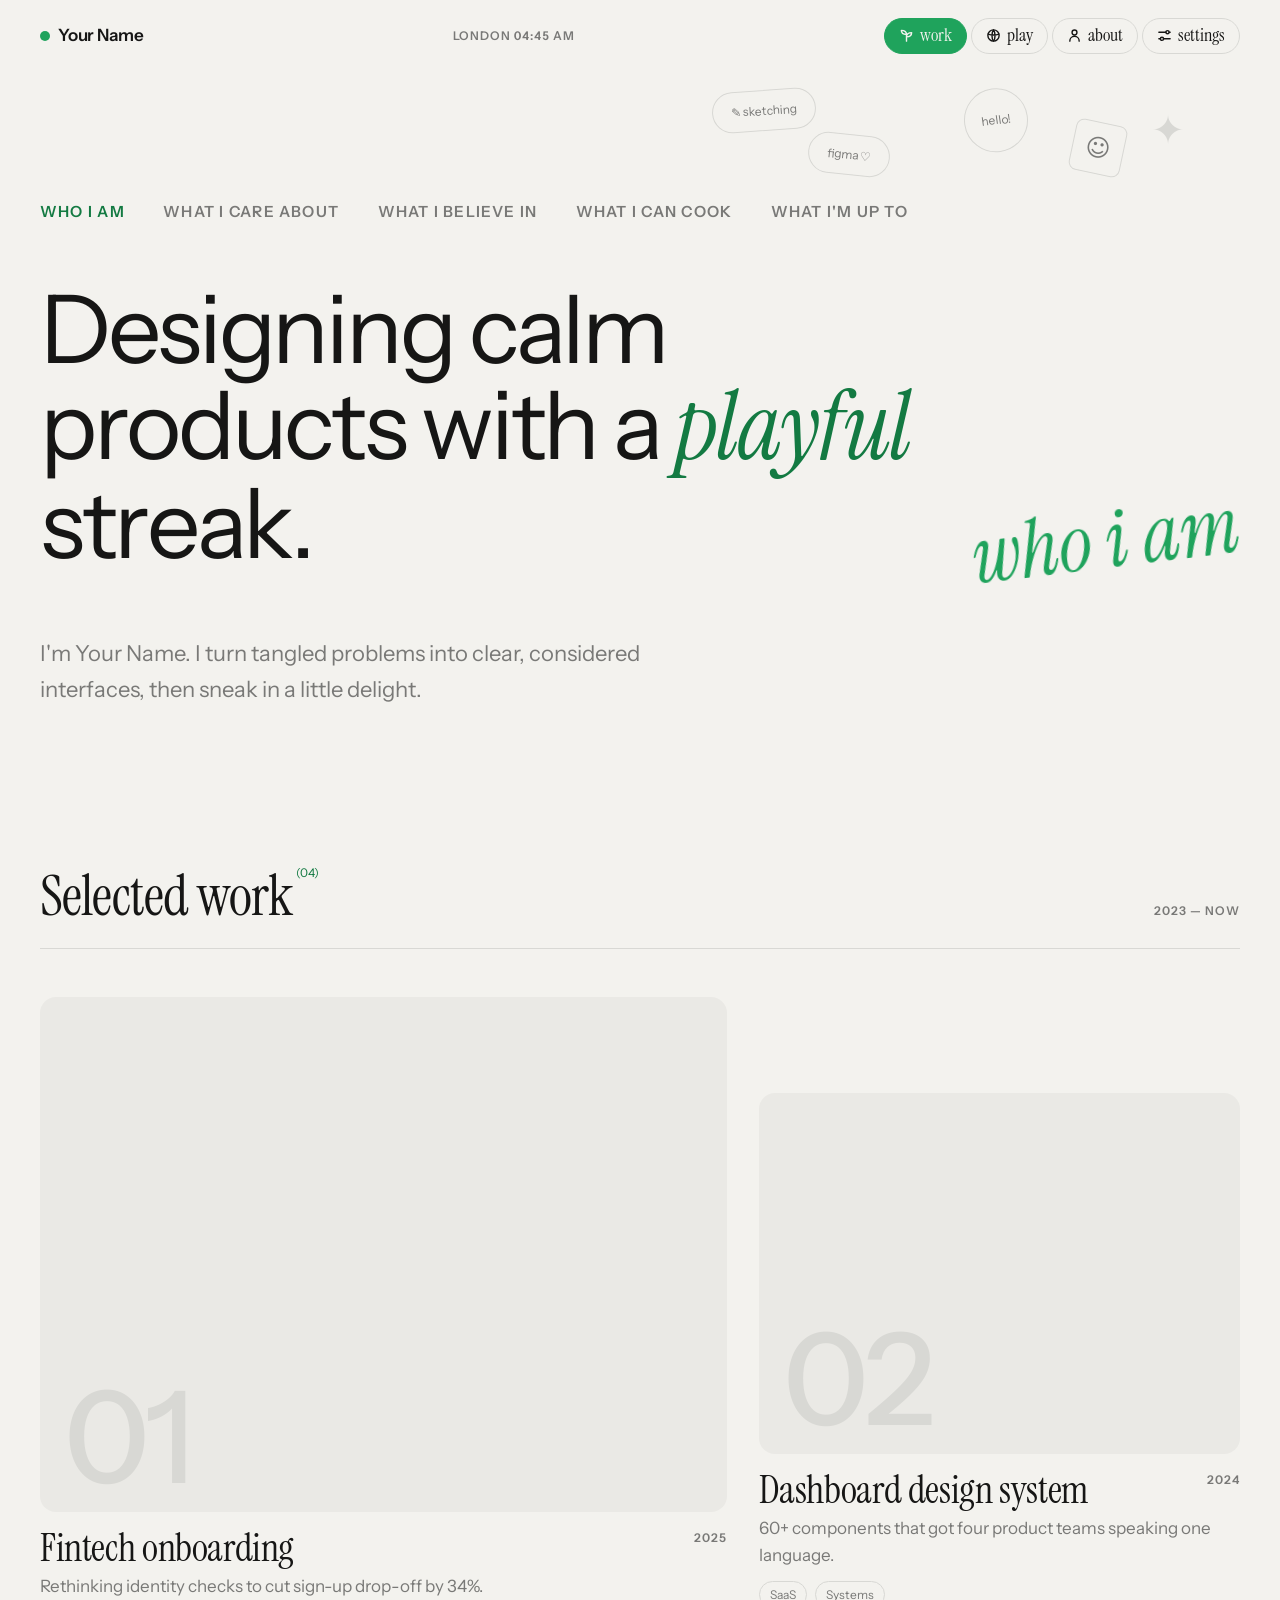
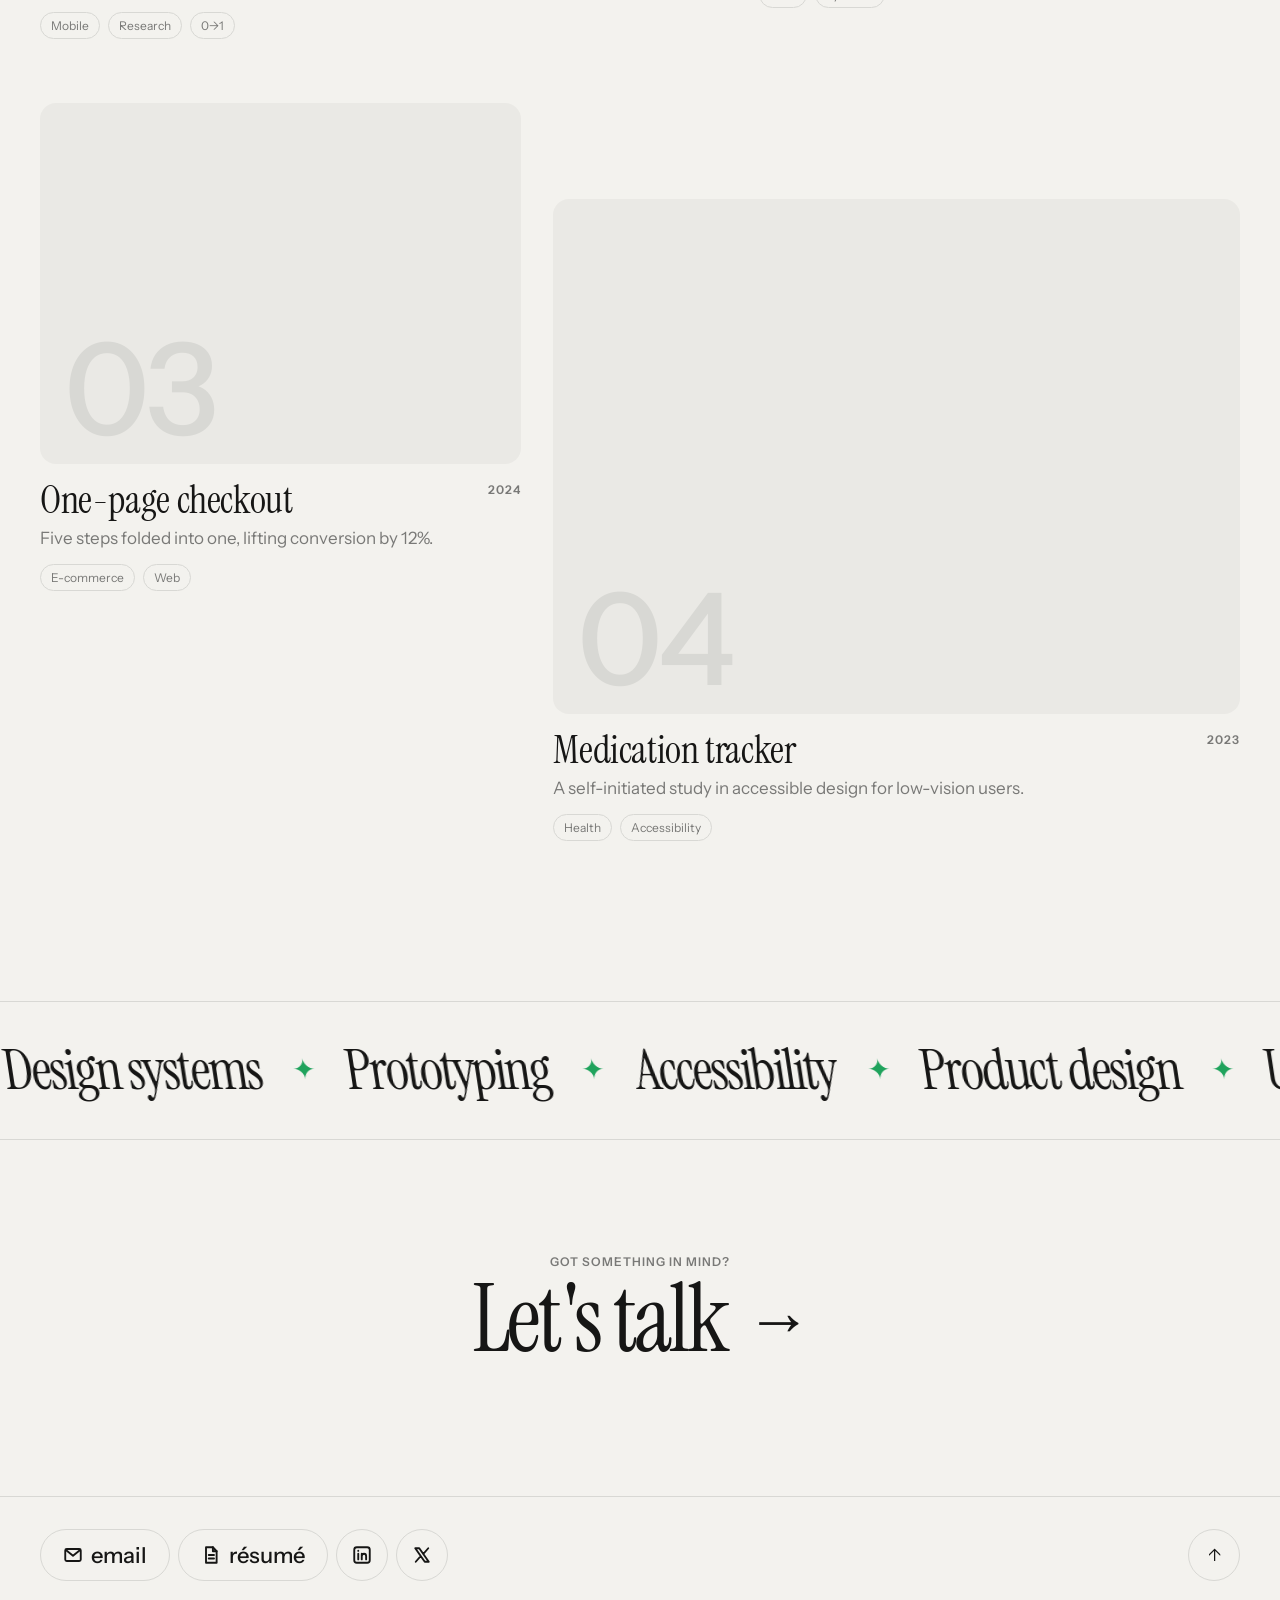
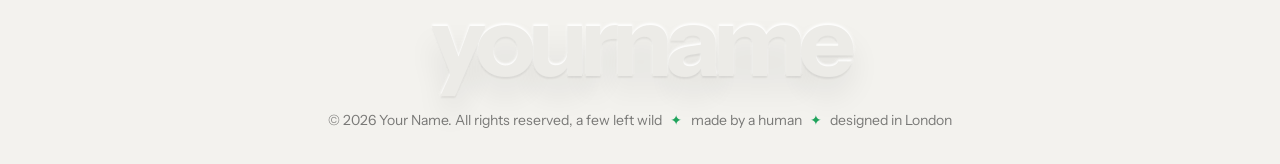
==== commit eceae619: "YES" ====
--- a/index.html
+++ b/index.html
@@ -25,6 +25,7 @@
       var html = document.documentElement, prefs = {};
       html.classList.add('js');
       try { prefs = JSON.parse(localStorage.getItem('site-prefs')) || {}; } catch (e) {}
+      if (prefs.theme && prefs.theme !== 'auto') html.setAttribute('data-theme', prefs.theme);
       if (prefs.motion) html.setAttribute('data-motion', prefs.motion);
       if (prefs.text && prefs.text !== 'default') html.setAttribute('data-text', prefs.text);
       if (prefs.contrast) html.setAttribute('data-contrast', 'high');
--- a/styles.css
+++ b/styles.css
@@ -109,14 +109,27 @@
 }
 
 /* Dark mode: swap the neutrals, brighten the green so it still pops. */
+/* Theme: follows the device unless Settings forces one
+   (<html data-theme="light|dark">). The dark values appear twice: once
+   for "auto + device is dark", once for "forced dark". */
+:root { color-scheme: light; }
 @media (prefers-color-scheme: dark) {
-  :root {
+  :root:not([data-theme="light"]) {
+    color-scheme: dark;
     --bg:          var(--ink);
     --fg:          var(--paper);
     --accent:      #3fd17f;
     --accent-text: #3fd17f;
     --on-accent:   var(--ink);
   }
+}
+:root[data-theme="dark"] {
+  color-scheme: dark;
+  --bg:          var(--ink);
+  --fg:          var(--paper);
+  --accent:      #3fd17f;
+  --accent-text: #3fd17f;
+  --on-accent:   var(--ink);
 }
 
 
@@ -660,12 +673,18 @@
 .to-top:hover { transform: rotate(-360deg) scale(1.1); background: var(--accent); color: var(--on-accent); border-color: var(--accent); }
 
 @media (prefers-color-scheme: dark) {
-  .wordmark {
+  html:not([data-theme="light"]) .wordmark {
     text-shadow:
       0 -2px 2px rgba(255, 255, 255, 0.06),
       0 3px 3px rgba(0, 0, 0, 0.5),
       0 18px 30px rgba(0, 0, 0, 0.45);
   }
+}
+html[data-theme="dark"] .wordmark {
+  text-shadow:
+    0 -2px 2px rgba(255, 255, 255, 0.06),
+    0 3px 3px rgba(0, 0, 0, 0.5),
+    0 18px 30px rgba(0, 0, 0, 0.45);
 }
 
 
@@ -868,7 +887,7 @@
 .cs-cover-wrap .shot-media { box-shadow: 0 30px 80px -20px rgba(8, 30, 16, 0.45); }
 
 /* Intro under the cover: lead paragraph + role/team/timeline strip */
-.cs-intro { padding-top: var(--space-8); }
+.cs-intro { padding-block: var(--space-8) var(--space-8); } /* room before the next section's line */
 .cs-lead {
   max-width: 30ch;
   font-family: var(--font-serif);
@@ -1402,7 +1421,7 @@
 .seg input:focus-visible + span { outline: 2px solid var(--accent); outline-offset: 2px; }
 .seg input:active + span { transform: scale(0.95); }
 .seg-hint { margin-top: var(--space-2); min-height: 1.5em; font-size: var(--text-sm); color: var(--muted); }
-.seg--text { margin-top: var(--space-7); }
+.seg--text, .seg--spaced { margin-top: var(--space-7); }
 
 /* On/off switches */
 .switches { margin-top: var(--space-6); border-top: 1px solid var(--line); }
@@ -1460,7 +1479,13 @@
   --accent-text: color-mix(in srgb, var(--green-deep) 80%, #000);
 }
 @media (prefers-color-scheme: dark) {
-  html[data-contrast="high"] { --accent-text: #6ff0a6; }
+  html:not([data-theme="light"])[data-contrast="high"] { --accent-text: #6ff0a6; }
+}
+html[data-theme="dark"][data-contrast="high"] { --accent-text: #6ff0a6; }
+
+/* Switching theme in Settings: colours cross-fade instead of snapping. */
+html.theme-switching *, html.theme-switching *::before, html.theme-switching *::after {
+  transition: background-color 400ms var(--ease-out), color 400ms var(--ease-out), border-color 400ms var(--ease-out) !important;
 }
 html[data-contrast="high"] :focus-visible { outline-width: 3px; }
 html[data-contrast="high"] .shot-placeholder,
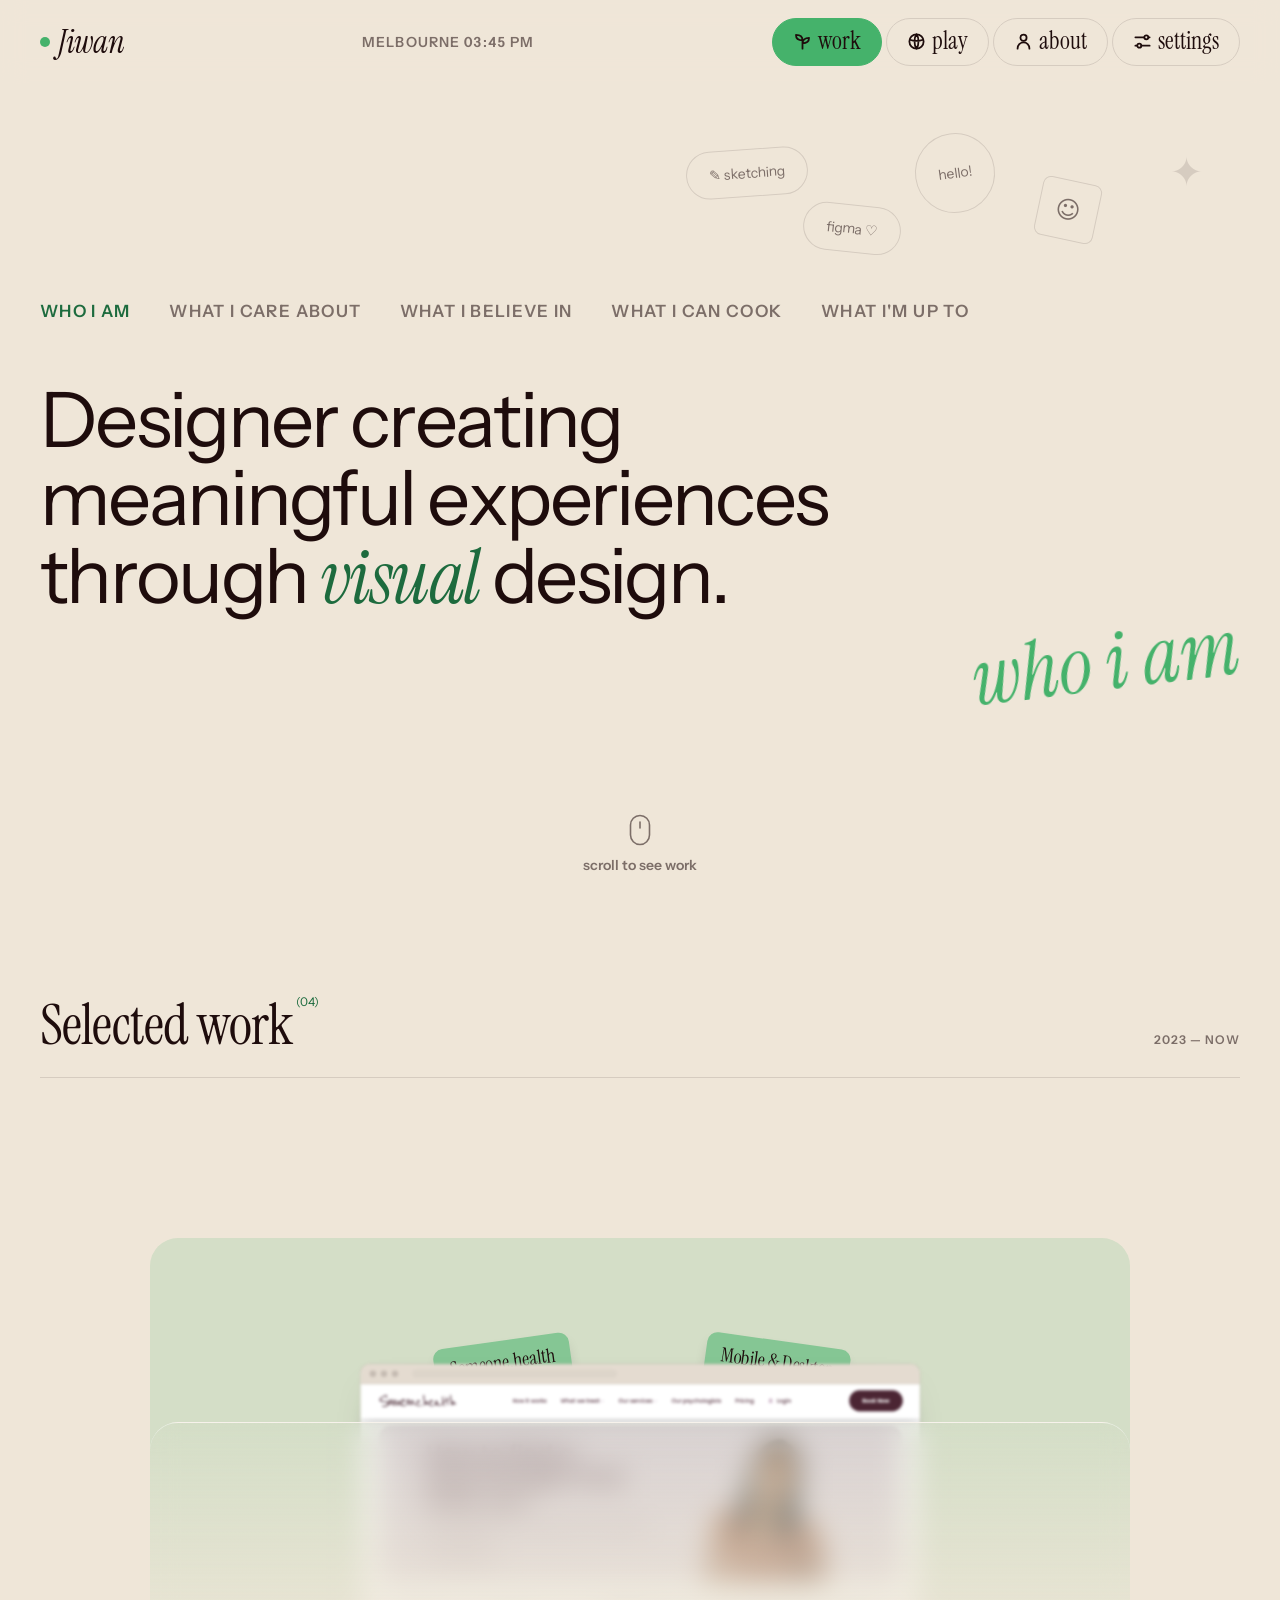
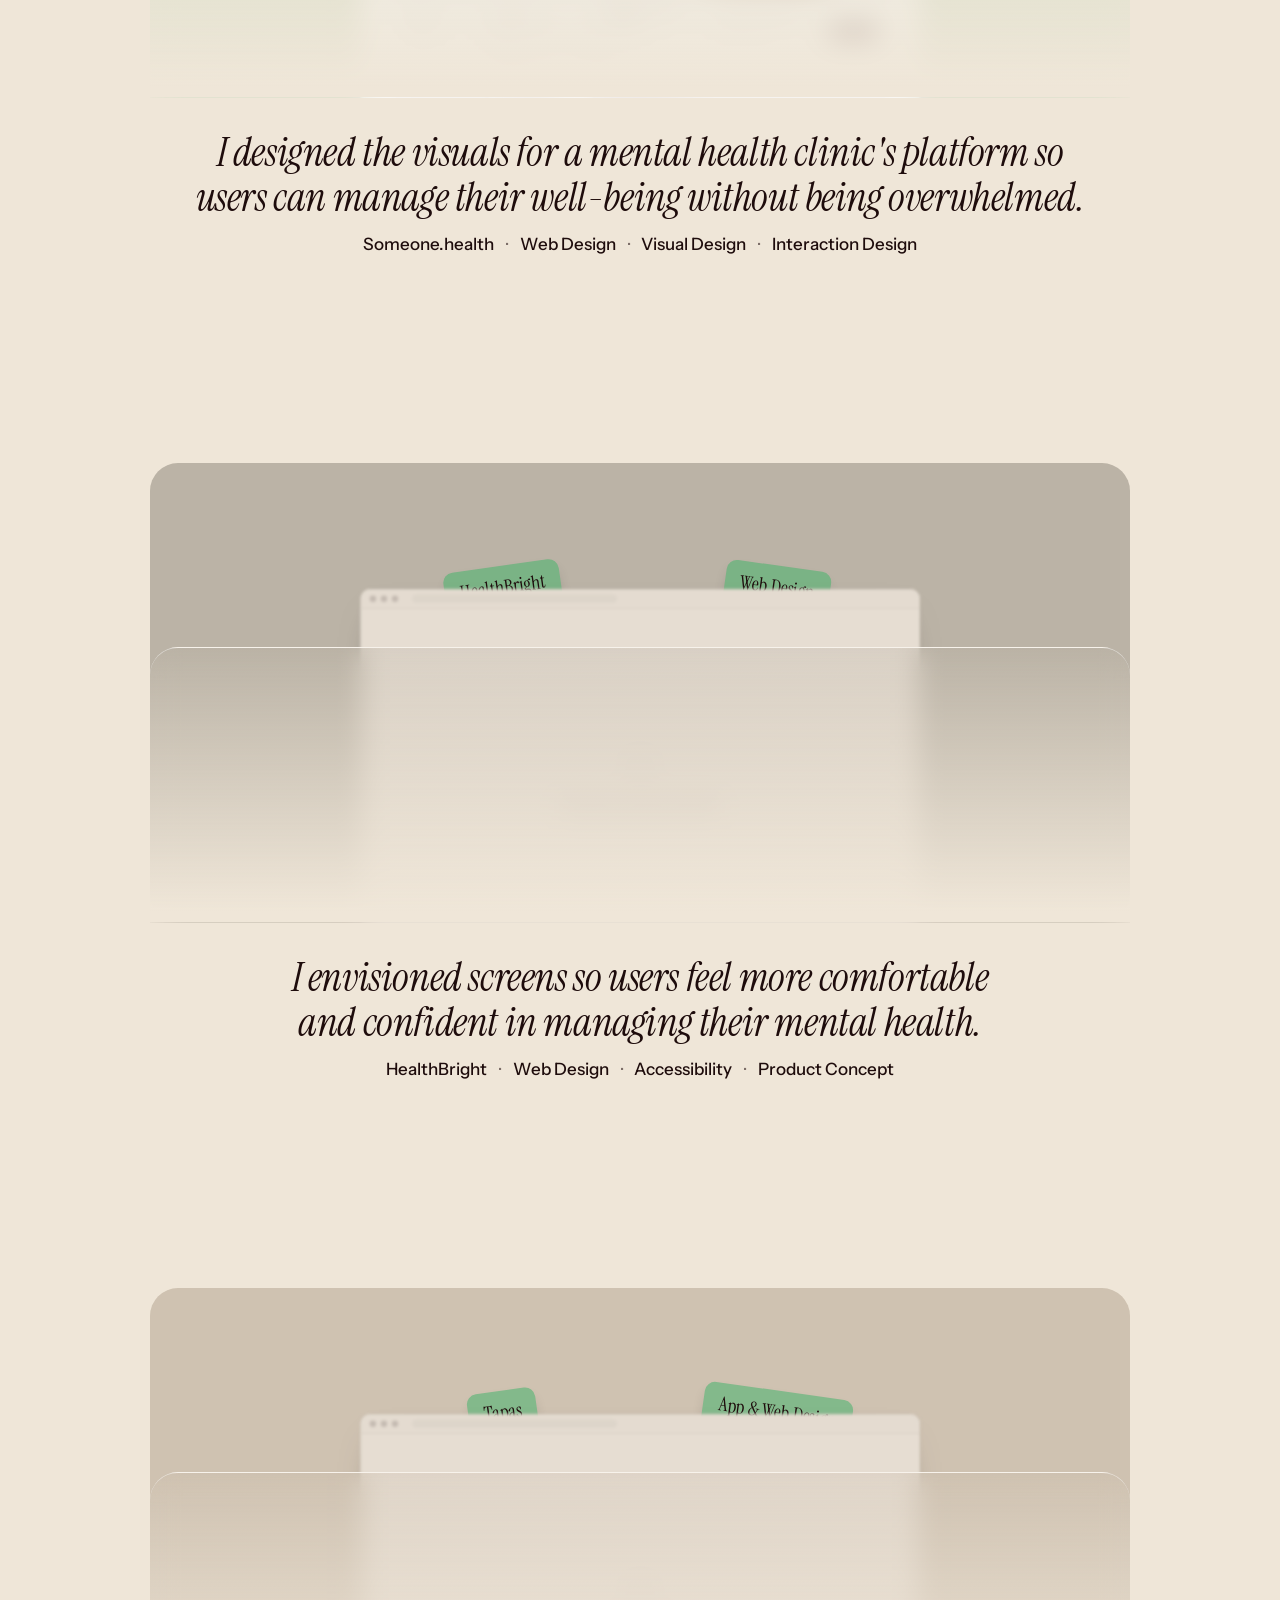
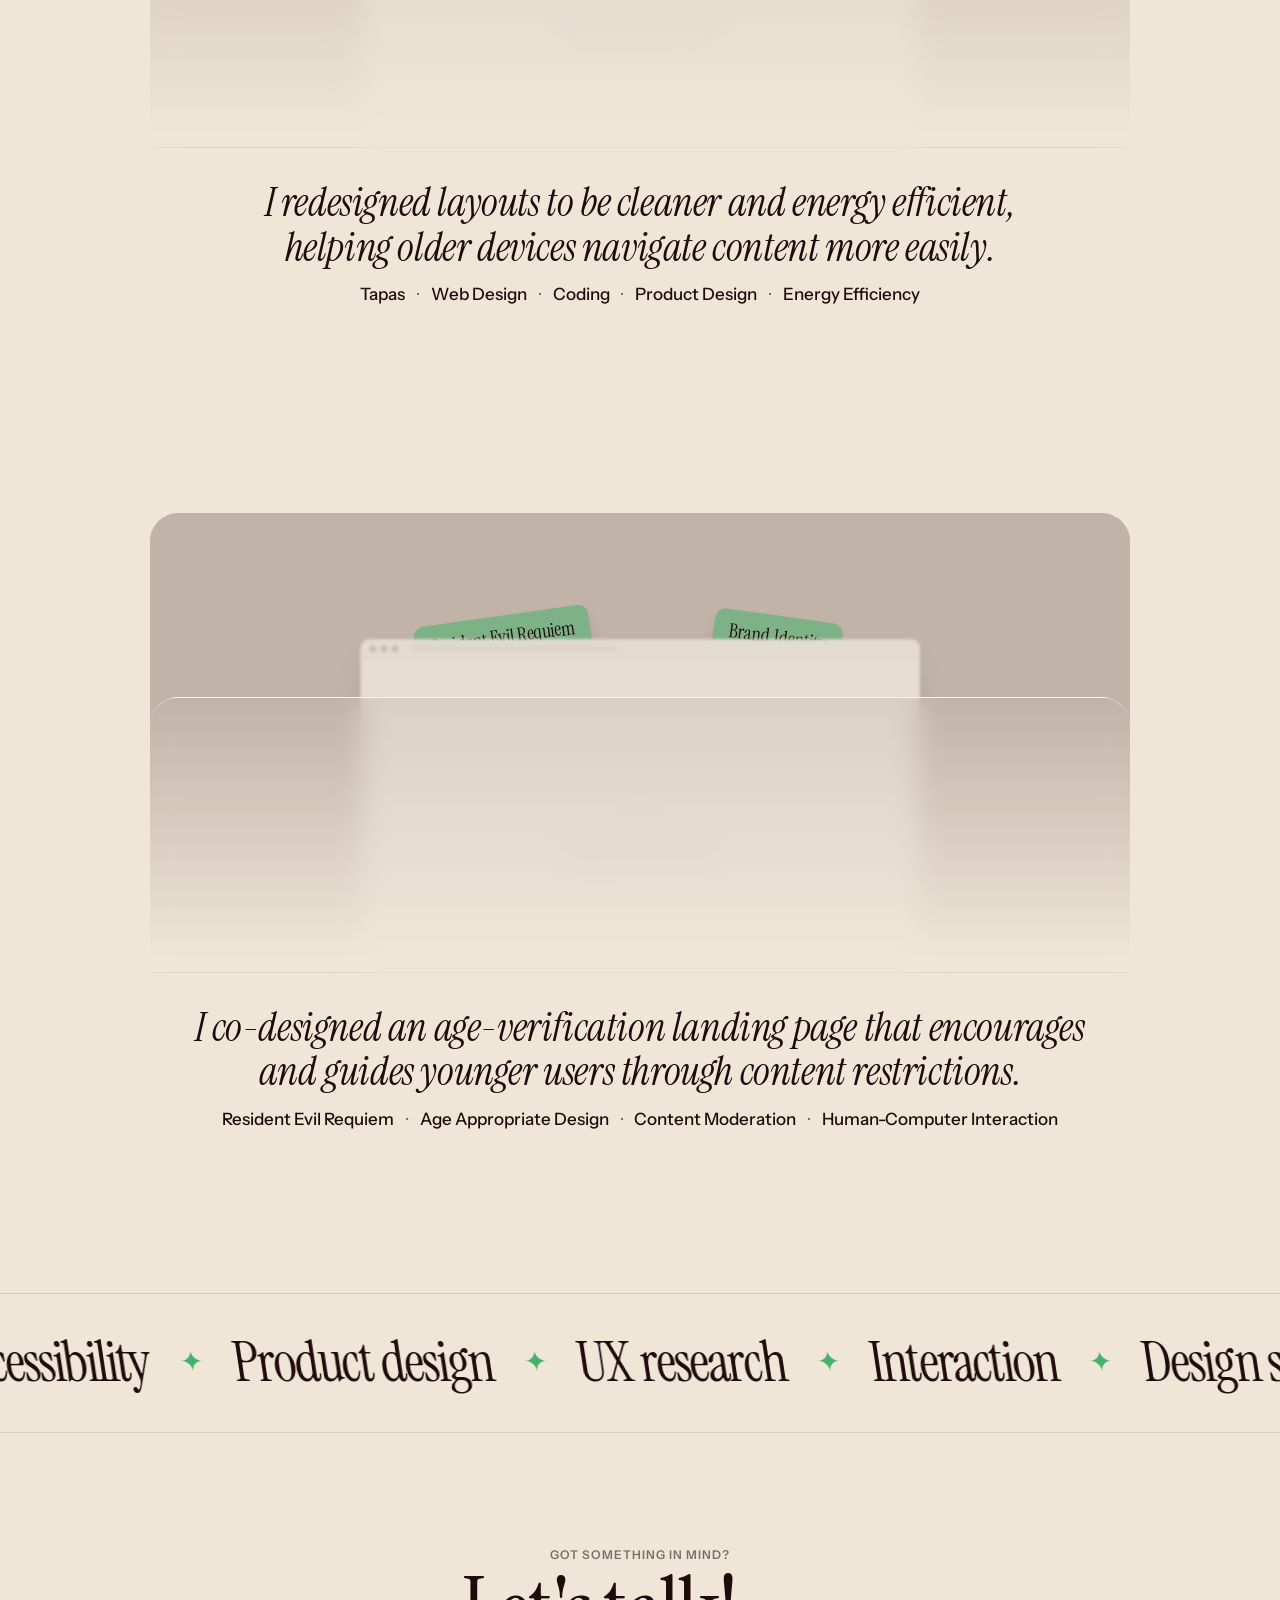
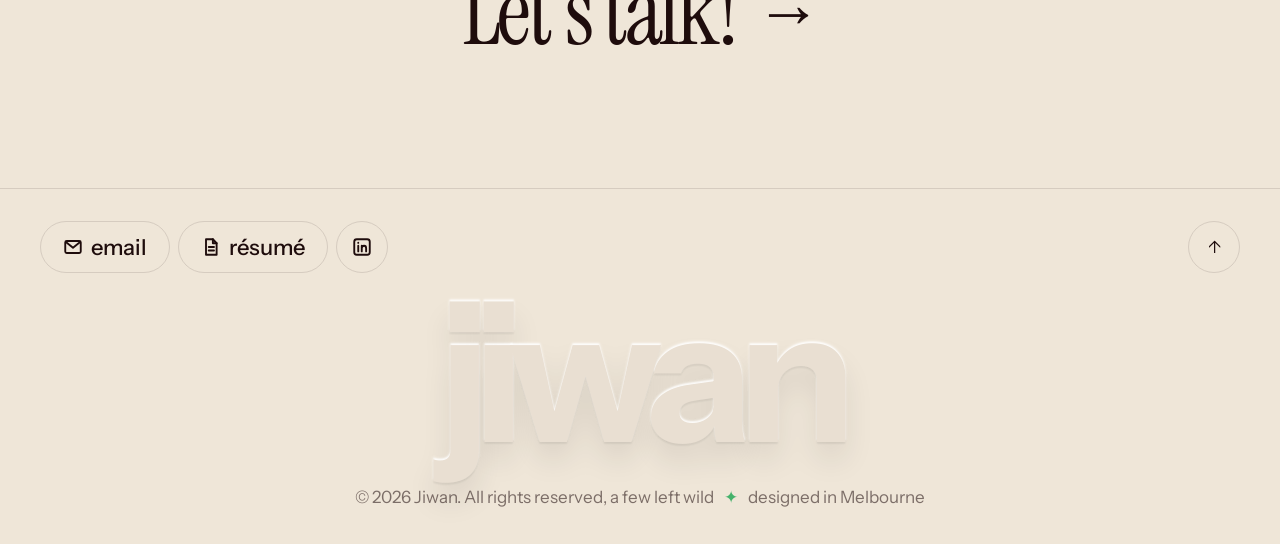
==== commit dda58802: "let us see" ====
--- a/index.html
+++ b/index.html
@@ -4,10 +4,10 @@
   <meta charset="utf-8">
   <meta name="viewport" content="width=device-width, initial-scale=1">
   <!-- EDIT: your name + one-line description (Google results and link previews) -->
-  <title>Your Name · Product Designer</title>
+  <title>Jiwan · Product Designer</title>
   <meta name="description" content="Product designer making calm, useful products with a playful streak.">
-  <meta name="theme-color" content="#f3f2ee" media="(prefers-color-scheme: light)">
-  <meta name="theme-color" content="#161615" media="(prefers-color-scheme: dark)">
+  <meta name="theme-color" content="#efe6d8" media="(prefers-color-scheme: light)">
+  <meta name="theme-color" content="#1e0c0c" media="(prefers-color-scheme: dark)">
 
   <!-- Fonts: Instrument Sans (body, labels, home headline), Instrument Serif (titles) -->
   <link rel="preconnect" href="https://fonts.googleapis.com">
@@ -48,10 +48,10 @@
        Same on every page; only aria-current (the green pill) moves. -->
   <header class="site-header">
     <div class="wrap">
-      <a href="index.html" class="logo" aria-label="Your Name, home" data-pt="hello">
-        <span class="logo-dot"></span>Your Name
+      <a href="index.html" class="logo" aria-label="Jiwan, home" data-pt="hello">
+        <span class="logo-dot"></span>Jiwan
       </a>
-      <span class="label header-time" data-clock data-tz="Europe/London">London</span>
+      <span class="label header-time" data-clock data-tz="Australia/Melbourne">Melbourne</span>
       <nav aria-label="Main">
         <ul class="nav">
           <li><a href="index.html" aria-current="page" data-pt="work"><svg viewBox="0 0 16 16" aria-hidden="true"><path d="M8 14V7M8 7C8 4.2 6.2 2.5 2.5 2.5 2.5 5.5 4.6 7 8 7ZM8 9.5c0-2.6 2-4.6 5.5-4.6 0 2.8-2 4.6-5.5 4.6Z"/></svg><span class="nav-label">work</span></a></li>
@@ -69,14 +69,14 @@
          Stickers: drag them around. Edit the text inside each one. -->
     <section class="hero wrap">
       <div class="stickers" aria-hidden="true">
-        <div class="sticker sticker--circle" data-drag style="left: 77%; top: 2%; --rot: -8deg;">hello!</div>
-        <div class="sticker sticker--pill sticker--desktop"   data-drag style="left: 64%; top: 52%; --rot: 6deg;">figma ♡</div>
-        <div class="sticker sticker--star"                    data-drag style="left: 91%; top: 10%;">✦</div>
-        <div class="sticker sticker--square sticker--desktop" data-drag style="left: 86%; top: 40%; --rot: 12deg;">☺</div>
-        <div class="sticker sticker--pill sticker--desktop"   data-drag style="left: 56%; top: 6%; --rot: -4deg;">✎ sketching</div>
-      </div>
-
-      <h1 class="visually-hidden">Your Name, product designer based in London</h1>
+        <div class="sticker sticker--circle" data-drag style="left: 42%; top: 4%; --rot: -8deg;">hello!</div>
+        <div class="sticker sticker--pill sticker--desktop"   data-drag style="left: 22%; top: 64%; --rot: 6deg;">figma ♡</div>
+        <div class="sticker sticker--star"                    data-drag style="left: 84%; top: 6%;">✦</div>
+        <div class="sticker sticker--square sticker--desktop" data-drag style="left: 64%; top: 40%; --rot: 12deg;">☺</div>
+        <div class="sticker sticker--pill sticker--desktop"   data-drag style="left: 1%; top: 16%; --rot: -4deg;">✎ sketching</div>
+      </div>
+
+      <h1 class="visually-hidden">Jiwan, product designer based in Melbourne, Australia</h1>
 
       <!-- ========================== HERO TABS ==========================
            Click a tab to swap the big headline below. Each tab's
@@ -94,16 +94,16 @@
       <div class="hero-panels">
         <div class="hero-panel is-active" role="tabpanel" id="panel-who" aria-labelledby="tab-who">
           <p class="hero-title">
-            <span data-split>Designing calm products with a</span>
-            <em class="voice" data-split>playful</em>
-            <span data-split>streak.</span>
+            <span data-split>Designer creating meaningful experiences through</span>
+            <em class="voice" data-split>visual</em>
+            <span data-split>design.</span>
           </p>
         </div>
         <div class="hero-panel" role="tabpanel" id="panel-care" aria-labelledby="tab-care">
           <p class="hero-title">
-            <span data-split>Interfaces that feel</span>
-            <em class="voice" data-split>quiet,</em>
-            <span data-split>honest and kind to everyone.</span>
+            <span data-split>Crafting systems that</span>
+            <em class="voice" data-split>improve</em>
+            <span data-split>people's lives, imaginations, approaches.</span>
           </p>
         </div>
         <div class="hero-panel" role="tabpanel" id="panel-believe" aria-labelledby="tab-believe">
@@ -115,79 +115,119 @@
         </div>
         <div class="hero-panel" role="tabpanel" id="panel-cook" aria-labelledby="tab-cook">
           <p class="hero-title">
-            <span data-split>Research, systems and pixels, cooked</span>
-            <em class="voice" data-split>from scratch.</em>
+            <span data-split>Experiences, interfaces, products and tools that</span>
+            <em class="voice" data-split>change lives.</em>
           </p>
         </div>
         <div class="hero-panel" role="tabpanel" id="panel-upto" aria-labelledby="tab-upto">
           <p class="hero-title">
-            <span data-split>Open to new roles and</span>
-            <em class="voice" data-split>sketching</em>
-            <span data-split>in London.</span>
+            <span data-split>My daily coffee while</span>
+            <em class="voice" data-split>exploring</em>
+            <span data-split>for my next moonshot of a team.</span>
           </p>
         </div>
         <p class="hero-scribble" aria-hidden="true">who i am</p>
       </div>
 
-      <div class="hero-foot">
-        <p class="hero-lead">
-          I'm Your Name. I turn tangled problems into clear, considered interfaces,
-          then sneak in a little delight.
-        </p>
-      </div>
+      <!-- Sits at the bottom of the first screen; fades out once you scroll. -->
+      <a href="#work" class="scroll-hint" data-scroll-hint>
+        <svg viewBox="0 0 22 32" aria-hidden="true"><rect x="1.5" y="1.5" width="19" height="29" rx="9.5"/><path class="wheel" d="M11 8v6"/></svg>
+        <span>scroll to see work</span>
+      </a>
     </section>
 
     <!-- ============================= WORK =============================
-         One <a class="card"> per project. Duplicate to add more.
-         Widths: card--wide / card--narrow alternate; card--offset staggers.
-         To add an image, replace the .card-placeholder span with:
-           <img src="images/cover.jpg" alt="Describe the image">
-         data-cursor sets the text shown in the cursor on hover. -->
+         One project per row, so only one is in focus at a time.
+         Each <a class="project">:
+           - .project-stage: a soft tinted panel. The desktop screenshot
+             sits low behind frosted glass, and rises out of the panel
+             (with the tags flying out) on hover or when scrolled to the
+             middle of the screen. Change the tint with --tint.
+           - .project-screen: a browser-window frame. Replace the
+             .shot-placeholder span with
+               <img src="images/your-cover.jpg" alt="What it shows">
+             (16:10 desktop screenshots fit best).
+           - .project-tags: up to 4 little labels that fly to the corners.
+           - .project-title: one sentence about the outcome.
+           - .project-kicker: type of work · domain · status.
+         data-cursor sets the label next to the cursor on hover. -->
     <section id="work" class="section wrap">
       <div class="section-head" data-reveal>
         <h2 class="section-title">Selected work<sup>(04)</sup></h2>
         <span class="label">2023 — Now</span>
       </div>
 
-      <div class="work-grid">
-        <a href="project-fintech.html" class="card card--wide" data-cursor="View" data-reveal>
-          <div class="card-media" data-tilt><span class="card-placeholder">01</span></div>
-          <div class="card-info">
-            <h3 class="card-title">Fintech onboarding</h3>
-            <span class="label">2025</span>
-            <p class="card-desc">Rethinking identity checks to cut sign-up drop-off by 34%.</p>
-            <div class="card-tags"><span class="tag">Mobile</span><span class="tag">Research</span><span class="tag">0→1</span></div>
-          </div>
-        </a>
-
-        <a href="project-design-system.html" class="card card--narrow card--offset" data-cursor="View" data-reveal style="--delay: 1">
-          <div class="card-media" data-tilt><span class="card-placeholder">02</span></div>
-          <div class="card-info">
-            <h3 class="card-title">Dashboard design system</h3>
-            <span class="label">2024</span>
-            <p class="card-desc">60+ components that got four product teams speaking one language.</p>
-            <div class="card-tags"><span class="tag">SaaS</span><span class="tag">Systems</span></div>
-          </div>
-        </a>
-
-        <a href="project-checkout.html" class="card card--narrow" data-cursor="View" data-reveal>
-          <div class="card-media" data-tilt><span class="card-placeholder">03</span></div>
-          <div class="card-info">
-            <h3 class="card-title">One-page checkout</h3>
-            <span class="label">2024</span>
-            <p class="card-desc">Five steps folded into one, lifting conversion by 12%.</p>
-            <div class="card-tags"><span class="tag">E-commerce</span><span class="tag">Web</span></div>
-          </div>
-        </a>
-
-        <a href="project-medication.html" class="card card--wide card--offset" data-cursor="View" data-reveal style="--delay: 1">
-          <div class="card-media" data-tilt><span class="card-placeholder">04</span></div>
-          <div class="card-info">
-            <h3 class="card-title">Medication tracker</h3>
-            <span class="label">2023</span>
-            <p class="card-desc">A self-initiated study in accessible design for low-vision users.</p>
-            <div class="card-tags"><span class="tag">Health</span><span class="tag">Accessibility</span></div>
-          </div>
+      <div class="work-list">
+        <a href="someone-health.html" class="project" data-cursor="view case study" data-pt="Someone.health" data-reveal>
+          <div class="project-stage" style="--tint: var(--tint-1)">
+            <div class="project-tags" aria-hidden="true">
+              <span class="project-tag">Someone.health</span>
+              <span class="project-tag">Web Design</span>
+              <span class="project-tag">Mobile & Desktop</span>
+              <span class="project-tag">UX research</span>
+            </div>
+            <div class="project-screen">
+              <div class="project-bar"><i></i><i></i><i></i><span></span></div>
+              <div class="project-shot"><img src="pictures/SomeoneHealthCover.png" alt="What it shows"></div>
+            </div>
+            <div class="project-glass" aria-hidden="true"></div>
+          </div>
+          <h3 class="project-title">I designed the visuals for a mental health clinic's platform so users can manage their well-being without being overwhelmed.</h3>
+          <p class="project-kicker"><span>Someone.health</span><span>Web Design</span><span>Visual Design</span><span>Interaction Design</span></p>
+        </a>
+
+        <a href="healthbright.html" class="project" data-cursor="view case study" data-pt="HealthBright" data-reveal>
+          <div class="project-stage" style="--tint: var(--tint-2)">
+            <div class="project-tags" aria-hidden="true">
+              <span class="project-tag">HealthBright</span>
+              <span class="project-tag">Mobile & Desktop</span>
+              <span class="project-tag">Web Design</span>
+              <span class="project-tag">Accessibility</span>
+            </div>
+            <div class="project-screen">
+              <div class="project-bar"><i></i><i></i><i></i><span></span></div>
+              <div class="project-shot"><span class="shot-placeholder">Desktop screenshot (16:10)</span></div>
+            </div>
+            <div class="project-glass" aria-hidden="true"></div>
+          </div>
+          <h3 class="project-title">I envisioned screens so users feel more comfortable and confident in managing their mental health.</h3>
+          <p class="project-kicker"><span>HealthBright</span><span>Web Design</span><span>Accessibility</span><span>Product Concept</span></p>
+        </a>
+
+        <a href="tapas.html" class="project" data-cursor="view case study" data-pt="Tapas" data-reveal>
+          <div class="project-stage" style="--tint: var(--tint-3)">
+            <div class="project-tags" aria-hidden="true">
+              <span class="project-tag">Tapas</span>
+              <span class="project-tag">Mobile & Desktop</span>
+              <span class="project-tag">App & Web Design</span>
+              <span class="project-tag">Energy Efficiency</span>
+            </div>
+            <div class="project-screen">
+              <div class="project-bar"><i></i><i></i><i></i><span></span></div>
+              <div class="project-shot"><span class="shot-placeholder">Desktop screenshot (16:10)</span></div>
+            </div>
+            <div class="project-glass" aria-hidden="true"></div>
+          </div>
+          <h3 class="project-title">I redesigned layouts to be cleaner and energy efficient, helping older devices navigate content more easily.</h3>
+          <p class="project-kicker"><span>Tapas</span><span>Web Design</span><span>Coding</span><span>Product Design</span><span>Energy Efficiency</span></p>
+        </a>
+
+        <a href="resident-evil-requiem.html" class="project" data-cursor="view case study" data-pt="Resident Evil Requiem" data-reveal>
+          <div class="project-stage" style="--tint: var(--tint-4)">
+            <div class="project-tags" aria-hidden="true">
+              <span class="project-tag">Resident Evil Requiem</span>
+              <span class="project-tag">Mobile & App</span>
+              <span class="project-tag">Brand Identity</span>
+              <span class="project-tag">Content Moderation</span>
+            </div>
+            <div class="project-screen">
+              <div class="project-bar"><i></i><i></i><i></i><span></span></div>
+              <div class="project-shot"><span class="shot-placeholder">Desktop screenshot (16:10)</span></div>
+            </div>
+            <div class="project-glass" aria-hidden="true"></div>
+          </div>
+          <h3 class="project-title">I co-designed an age-verification landing page that encourages and guides younger users through content restrictions.</h3>
+          <p class="project-kicker"><span>Resident Evil Requiem</span><span>Age Appropriate Design</span><span>Content Moderation</span><span>Human-Computer Interaction</span></p>
         </a>
       </div>
     </section>
@@ -208,7 +248,7 @@
     <!-- ============================= CTA ============================= -->
     <section class="cta wrap" data-reveal>
       <p class="label">Got something in mind?</p>
-      <a href="about.html#contact" class="cta-link" data-cursor="Hi!">Let's talk<span class="arrow">→</span></a>
+      <a href="about.html#contact" class="cta-link" data-cursor="Hi!">Let's talk!<span class="arrow">→</span></a>
     </section>
   </main>
 
@@ -223,12 +263,11 @@
           <li><a class="pill" href="mailto:you@example.com" data-copy="you@example.com"><svg viewBox="0 0 16 16" aria-hidden="true"><rect x="1.8" y="3.2" width="12.4" height="9.6" rx="1.2"/><path d="m2.3 4 5.7 4.6L13.7 4"/></svg>email</a></li>
           <li><a class="pill" href="resume.pdf"><svg viewBox="0 0 16 16" aria-hidden="true"><path d="M4 1.8h5.5L12.5 5v9.2H4Z"/><path d="M9.5 1.8V5h3M6.2 8h4.2M6.2 10.8h4.2"/></svg>résumé</a></li>
           <li><a class="pill pill--icon" href="https://www.linkedin.com/in/your-handle" target="_blank" rel="noopener" aria-label="LinkedIn"><svg viewBox="0 0 16 16" aria-hidden="true"><rect x="1.8" y="1.8" width="12.4" height="12.4" rx="2"/><path d="M5 7v4.5M5 4.6v.1M7.8 11.5V7m0 2c0-1.2.8-2 1.9-2s1.6.8 1.6 2v2.5"/></svg></a></li>
-          <li><a class="pill pill--icon" href="https://x.com/your-handle" target="_blank" rel="noopener" aria-label="X"><svg viewBox="0 0 16 16" aria-hidden="true"><path d="M2.6 2.6h3.2l7.6 10.8h-3.2ZM13 2.6 9 7.2M7 8.8l-4 4.6"/></svg></a></li>
         </ul>
         <a href="#" class="to-top" aria-label="Back to top">↑</a>
       </div>
-      <p class="wordmark" data-liquid aria-hidden="true">yourname</p>
-      <p class="footer-note">© <span data-year></span> Your Name. All rights reserved, a few left wild <span class="spark">✦</span> made by a human <span class="spark">✦</span> designed in London</p>
+      <p class="wordmark" data-liquid aria-hidden="true">jiwan</p>
+      <p class="footer-note">© <span data-year></span> Jiwan. All rights reserved, a few left wild <span class="spark">✦</span> designed in Melbourne</p>
     </div>
     <svg class="liquid-defs" width="0" height="0" aria-hidden="true" focusable="false">
       <filter id="liquid" x="-10%" y="-20%" width="120%" height="140%">
--- a/styles.css
+++ b/styles.css
@@ -36,10 +36,10 @@
 :root {
   /* --- Raw palette ------------------------------------------------- */
   /* Never pure black/white: slightly warm neutrals feel softer. */
-  --ink:        #161615;   /* off-black */
-  --paper:      #f3f2ee;   /* off-white */
-  --green:      #1fa35c;   /* the one accent colour */
-  --green-deep: #137a42;   /* darker green for small text on paper (meets contrast) */
+  --ink:        #1e0c0c;   /* deep wine-brown: text in light mode, background in dark mode */
+  --paper:      #efe6d8;   /* cream: background in light mode, text in dark mode */
+  --green:      #45b26b;   /* the one accent colour: a bright leaf green */
+  --green-deep: #1d6b3e;   /* darker green for small text on cream (meets contrast) */
 
   /* --- Semantic colours (use THESE in components) ------------------ */
   --bg:         var(--paper);
@@ -49,7 +49,7 @@
   --surface:    color-mix(in srgb, var(--fg) 4%,  var(--bg));  /* cards, placeholders */
   --accent:     var(--green);
   --accent-text: var(--green-deep);  /* accent used as text */
-  --on-accent:  var(--paper);        /* text sitting on green */
+  --on-accent:  var(--ink);          /* dark text on the bright green (better contrast) */
   --selection:  color-mix(in srgb, var(--green) 30%, transparent);
 
   /* --- Typography ---------------------------------------------------- */
@@ -105,7 +105,7 @@
   --dur-med:  360ms;
   --dur-slow: 800ms;
 
-  --header-h: 72px;
+  --header-h: 84px;
 }
 
 /* Dark mode: swap the neutrals, brighten the green so it still pops. */
@@ -118,8 +118,8 @@
     color-scheme: dark;
     --bg:          var(--ink);
     --fg:          var(--paper);
-    --accent:      #3fd17f;
-    --accent-text: #3fd17f;
+    --accent:      #7fe3a1;
+    --accent-text: #7fe3a1;
     --on-accent:   var(--ink);
   }
 }
@@ -127,8 +127,8 @@
   color-scheme: dark;
   --bg:          var(--ink);
   --fg:          var(--paper);
-  --accent:      #3fd17f;
-  --accent-text: #3fd17f;
+  --accent:      #7fe3a1;
+  --accent-text: #7fe3a1;
   --on-accent:   var(--ink);
 }
 
@@ -243,7 +243,9 @@
 /* Logo: the green dot spins and bounces on hover. */
 .logo {
   display: inline-flex; align-items: center; gap: var(--space-2);
-  font-weight: 600; letter-spacing: -0.01em;
+  /* Logo: the site's italic serif (same voice as "visual" and "who i am") */
+  font-family: var(--font-serif); font-style: italic;
+  font-size: 2rem; font-weight: 400; letter-spacing: -0.01em; line-height: 1;
 }
 .logo-dot {
   width: 10px; height: 10px; border-radius: 50%;
@@ -257,19 +259,19 @@
 .nav { display: flex; gap: var(--space-1); }
 .nav a, .nav button {
   display: inline-flex; align-items: center; gap: 6px;
-  padding: 5px 14px 6px;
+  padding: 8px 20px 9px;
   border: 1px solid var(--line);
   border-radius: var(--radius-pill);
   background: var(--bg);
   font-family: var(--font-serif);
-  font-size: 1.15rem;
+  font-size: 1.5rem;
   line-height: 1.2;
   color: var(--fg);
   transition: background var(--dur-fast), color var(--dur-fast), border-color var(--dur-fast),
               transform var(--dur-med) var(--ease-spring);
 }
 .nav svg {
-  width: 15px; height: 15px; flex: none;
+  width: 19px; height: 19px; flex: none;
   fill: none; stroke: currentColor; stroke-width: 1.5; stroke-linecap: round; stroke-linejoin: round;
   transition: transform var(--dur-med) var(--ease-spring);
 }
@@ -282,7 +284,7 @@
 .nav a:active, .nav button:active { transform: scale(0.94); }
 .nav a[aria-current="page"] { background: var(--accent); border-color: var(--accent); color: var(--on-accent); }
 
-.header-time { font-variant-numeric: tabular-nums; white-space: nowrap; }
+.header-time { font-variant-numeric: tabular-nums; white-space: nowrap; font-size: var(--text-sm); }
 .logo { white-space: nowrap; }
 /* The clock steps aside before the nav runs out of room. */
 @media (max-width: 1000px) { .header-time { display: none; } }
@@ -300,8 +302,9 @@
 @media (max-width: 380px) {
   .site-header .wrap { gap: var(--space-2); padding-inline: 12px; }
   .nav { gap: 2px; }
-  .logo { font-size: 14px; gap: 6px; }
-  .site-header .nav a, .site-header .nav button { padding: 7px 8px; }
+  .logo { font-size: 1.45rem; gap: 6px; }
+  .site-header .nav a, .site-header .nav button,
+  html[data-text] .site-header .nav a, html[data-text] .site-header .nav button { padding: 7px 8px; }
 }
 @media (max-width: 860px) {
   html[data-text] .nav-label {
@@ -319,7 +322,7 @@
   padding: 0.85em 1.4em;
   border-radius: var(--radius-pill);
   border: 1px solid var(--fg);
-  font-size: var(--text-sm); font-weight: 500;
+  font-size: var(--text-base); font-weight: 500;
   transition: background var(--dur-fast), color var(--dur-fast),
               transform var(--dur-med) var(--ease-spring);
 }
@@ -343,7 +346,9 @@
 .hero {
   position: relative;
   display: flex; flex-direction: column;
-  padding-block: var(--space-3) var(--space-8); /* sits close under the header */
+  /* Fills the first screen, so the scroll hint lands at the bottom edge. */
+  min-height: calc(100svh - var(--header-h));
+  padding-block: var(--space-3) var(--space-5); /* sits close under the header */
 }
 .hero-meta {
   display: flex; flex-wrap: wrap; gap: var(--space-2) var(--space-5);
@@ -361,10 +366,10 @@
 }
 
 .hero-title {
-  font-size: var(--text-3xl);
+  font-size: clamp(2.6rem, 1.5rem + 4.1vw, 5.3rem); /* a notch below the other page titles */
   line-height: var(--leading-tight);
   letter-spacing: var(--tracking-tight);
-  max-width: 14ch;
+  max-width: 16ch;
 }
 .hero-title .voice { letter-spacing: -0.02em; }
 
@@ -383,7 +388,7 @@
   flex: none;
   padding: var(--space-2) 0;
   font-family: var(--font-label);
-  font-size: clamp(0.8rem, 0.72rem + 0.3vw, 1rem);
+  font-size: clamp(0.85rem, 0.74rem + 0.4vw, 1.15rem);
   font-weight: 600;
   text-transform: uppercase;
   letter-spacing: 0.08em;
@@ -444,6 +449,25 @@
 }
 .hero-lead { max-width: 42ch; font-size: var(--text-lg); color: var(--muted); }
 
+/* "Scroll to see work" hint pinned to the bottom of the first screen.
+   The mouse wheel bobs; the whole hint fades once you start scrolling. */
+.scroll-hint {
+  order: 2; /* always last */
+  align-self: center;
+  margin-top: auto;           /* pushes it to the bottom of the hero */
+  padding-top: var(--space-6);
+  display: grid; justify-items: center; gap: var(--space-2);
+  color: var(--muted);
+  font-size: var(--text-sm); font-weight: 600;
+  transition: opacity var(--dur-med) var(--ease-out), color var(--dur-fast);
+}
+.scroll-hint:hover { color: var(--fg); }
+.scroll-hint svg { width: 22px; height: 32px; fill: none; stroke: currentColor; stroke-width: 1.6; stroke-linecap: round; stroke-linejoin: round; }
+.scroll-hint .wheel { animation: wheel 1.8s var(--ease-out) infinite; }
+@keyframes wheel { 0%, 100% { transform: translateY(-2px); opacity: 1; } 60% { transform: translateY(4px); opacity: 0.3; } }
+.scroll-hint.is-gone { opacity: 0; pointer-events: none; }
+html[data-motion="calm"] .scroll-hint .wheel { animation: none; }
+
 /* Split letters (JS wraps each character in .char). Hovering a letter
    makes it hop; the random rotation comes from --r set in script.js. */
 .char {
@@ -464,11 +488,31 @@
 /* Quiet outlined shapes at rest. Grab one and it turns green and can be
    thrown around. Positions are percentages of the hero. */
 .stickers { position: absolute; inset: 0; pointer-events: none; }
-/* In the home hero the stickers get their own band: it fills the empty
-   space above the tabs, so they can never cover the headline. */
-.hero .stickers { position: relative; inset: auto; flex: 0 0 96px; margin-bottom: var(--space-3); }
-.hero .sticker--circle { width: 64px; height: 64px; }
-.hero .sticker--square { width: 52px; height: 52px; }
+/* Home hero: the stickers get their own band between the header and the
+   tabs: a gap under the nav, then the band, then the tabs. Right-aligned,
+   so they never sit on the headline. */
+.hero .stickers {
+  position: relative; inset: auto;
+  align-self: flex-end;
+  flex: 0 0 130px;
+  width: min(560px, 56%);
+  margin-top: var(--space-6);     /* the gap under work / play / about */
+  margin-bottom: var(--space-6);  /* space before the tabs */
+  z-index: 1;
+}
+.hero .sticker--circle { width: 80px; height: 80px; }
+.hero .sticker--square { width: 60px; height: 60px; }
+/* Short screens (e.g. 1280x720 / 1280x800 laptops): a slimmer band and
+   smaller stickers, so the scroll hint still fits on the first screen. */
+@media (max-height: 860px) {
+  .hero .stickers { flex-basis: 76px; margin-top: var(--space-4); margin-bottom: var(--space-2); }
+  .hero-panel .hero-title { font-size: min(clamp(2.6rem, 1.5rem + 4.1vw, 5.3rem), 9vh); }
+  .hero .sticker--circle { width: 60px; height: 60px; }
+  .hero .sticker--square { width: 48px; height: 48px; font-size: 1.2rem; }
+  .hero .sticker--star { width: 56px; height: 56px; font-size: 2rem; }
+  .hero .sticker--pill { padding: 8px 16px; }
+  .hero .sticker--desktop { display: none; } /* just the circle and star here */
+}
 .sticker {
   position: absolute;
   pointer-events: auto;
@@ -477,7 +521,7 @@
   background: var(--bg);
   color: var(--muted);
   font-family: var(--font-label);
-  font-size: var(--text-xs);
+  font-size: var(--text-sm);
   user-select: none;
   touch-action: none;
   cursor: grab;
@@ -493,7 +537,7 @@
   z-index: 5;
 }
 .sticker--circle { width: 84px; height: 84px; border-radius: 50%; }
-.sticker--pill   { padding: 10px 18px; border-radius: var(--radius-pill); }
+.sticker--pill   { padding: 12px 22px; border-radius: var(--radius-pill); }
 .sticker--square { width: 64px; height: 64px; border-radius: var(--radius-sm); font-size: 1.5rem; }
 .sticker--star   { width: 72px; height: 72px; border: 0; background: none; font-size: 2.5rem; color: var(--line); }
 .sticker--star:hover { color: var(--accent); }
@@ -576,6 +620,141 @@
   transition: border-color var(--dur-fast), color var(--dur-fast);
 }
 .card:hover .tag { border-color: var(--fg); color: var(--fg); }
+
+
+/* ---------- 5f-b. Project stages (Selected work on the home page) ----
+   One project per row. At rest the screenshot sits low and soft behind
+   frosted glass. When the project is in focus (hovered, or scrolled to
+   the middle of the screen: script.js adds .is-active) the screenshot
+   rises out of the panel, sharpens, and the tags fly to the corners.
+   With Motion set to Calm/Still everything simply shows in focus.     */
+#work { overflow-x: clip; } /* tags may poke past the edges; never cause sideways scroll */
+.work-list {
+  /* Panel tints, mixed from the theme colours so they work light + dark */
+  --tint-1: color-mix(in srgb, var(--accent) 16%, var(--bg));
+  --tint-2: color-mix(in srgb, #353125 28%, var(--bg));   /* olive */
+  --tint-3: color-mix(in srgb, #856f57 30%, var(--bg));   /* taupe */
+  --tint-4: color-mix(in srgb, #402120 26%, var(--bg));   /* wine */
+  display: grid;
+  gap: clamp(9rem, 16vw, 14rem); /* enough room for flying tags not to touch the project above */
+  max-width: 980px;
+  margin-inline: auto;
+  padding-top: clamp(4rem, 9vw, 7rem); /* room for the first screenshot to pop up */
+}
+.project { display: block; }
+
+.project-stage {
+  position: relative;
+  container-type: inline-size; /* lets tag positions use cqw (1% of the panel width) */
+  aspect-ratio: 16 / 7.5;
+  border-radius: var(--radius-lg);
+  background: var(--tint);
+  isolation: isolate;
+  /* Clip only the bottom edge, so the glass can slide away downwards
+     while the screenshot and tags are free to rise above the panel. */
+  clip-path: inset(-80% -30% 0 -30% round 0 0 var(--radius-lg) var(--radius-lg));
+}
+
+/* The desktop "browser window" */
+.project-screen {
+  position: absolute; left: 50%; top: 24%; z-index: 2;
+  width: 62%;
+  border-radius: 10px;
+  overflow: hidden;
+  background: var(--bg);
+  box-shadow: 0 0 0 1px color-mix(in srgb, var(--fg) 10%, transparent), 0 18px 40px -20px rgba(0, 0, 0, 0.35);
+  transform: translate(-50%, 0) scale(0.92);
+  filter: blur(1.5px) saturate(0.85);
+  transition: transform 750ms var(--ease-spring), filter 500ms var(--ease-out), box-shadow 500ms var(--ease-out);
+}
+.project-bar {
+  display: flex; align-items: center; gap: 5px;
+  height: 22px; padding: 0 10px;
+  background: color-mix(in srgb, var(--fg) 5%, var(--bg));
+  border-bottom: 1px solid var(--line);
+}
+.project-bar i { width: 7px; height: 7px; border-radius: 50%; background: color-mix(in srgb, var(--fg) 20%, var(--bg)); }
+.project-bar span { margin-left: 10px; width: 38%; height: 9px; border-radius: var(--radius-pill); background: color-mix(in srgb, var(--fg) 8%, var(--bg)); }
+.project-shot { position: relative; aspect-ratio: 16 / 10; background: var(--surface); }
+.project-shot img { width: 100%; height: 100%; object-fit: cover; }
+
+/* Frosted glass over the lower part of the panel, fading into the page */
+.project-glass {
+  position: absolute; left: 0; right: 0; bottom: 0; z-index: 3;
+  height: 60%;
+  background: linear-gradient(to bottom, color-mix(in srgb, var(--tint) 30%, transparent), var(--bg) 96%);
+  backdrop-filter: blur(14px); -webkit-backdrop-filter: blur(14px);
+  border-top: 1px solid color-mix(in srgb, #fff 50%, transparent);
+  border-radius: var(--radius-lg) var(--radius-lg) 0 0;
+  transition: transform 750ms var(--ease-spring);
+}
+
+/* Tags tucked behind the screenshot (--s*) that fly out (--t*) */
+.project-tag {
+  position: absolute; left: 50%; top: 40%; z-index: 1;
+  padding: 7px 18px 9px;
+  border-radius: 12px;
+  background: color-mix(in srgb, var(--accent) 55%, var(--tint));
+  color: var(--on-accent);
+  font-family: var(--font-serif); font-size: clamp(1rem, 0.8rem + 0.8vw, 1.45rem);
+  white-space: nowrap;
+  box-shadow: 0 8px 18px -8px rgba(0, 0, 0, 0.3);
+  transform: translate(-50%, -50%) translate(var(--sx), var(--sy)) rotate(var(--sr)) scale(0.85);
+  transition: transform 800ms var(--ease-spring);
+  transition-delay: calc(var(--i, 0) * 45ms);
+}
+.project-tag:nth-child(1) { --i: 0; --sx: -14cqw; --sy: -6cqw; --sr: -8deg; --tx: -40cqw; --ty: -32cqw; --tr: -12deg; }
+.project-tag:nth-child(2) { --i: 1; --sx: -10cqw; --sy:  0cqw; --sr:  6deg; --tx: -44cqw; --ty:  -4cqw; --tr:  8deg; }
+.project-tag:nth-child(3) { --i: 2; --sx:  14cqw; --sy: -6cqw; --sr:  8deg; --tx:  40cqw; --ty: -32cqw; --tr: 10deg; }
+.project-tag:nth-child(4) { --i: 3; --sx:  10cqw; --sy:  0cqw; --sr: -8deg; --tx:  44cqw; --ty: -2cqw;  --tr: -16deg; }
+
+/* In focus */
+:is(.project.is-active, .project:hover, .project:focus-visible,
+    html[data-motion="calm"] .project, html[data-motion="still"] .project) .project-screen {
+  transform: translate(-50%, -40%) scale(1);
+  filter: none;
+  box-shadow: 0 0 0 1px color-mix(in srgb, var(--fg) 10%, transparent), 0 40px 80px -30px rgba(0, 0, 0, 0.45);
+}
+:is(.project.is-active, .project:hover, .project:focus-visible,
+    html[data-motion="calm"] .project, html[data-motion="still"] .project) .project-glass {
+  transform: translateY(58%);
+}
+:is(.project.is-active, .project:hover, .project:focus-visible,
+    html[data-motion="calm"] .project, html[data-motion="still"] .project) .project-tag {
+  transform: translate(-50%, -50%) translate(var(--tx), var(--ty)) rotate(var(--tr)) scale(1);
+}
+
+.project-title {
+  margin: var(--space-6) auto 0;
+  max-width: none; /* as wide as the panel above */
+  text-align: center;
+  text-wrap: balance;
+  font-family: var(--font-serif); font-style: italic; font-weight: 400;
+  font-size: clamp(1.6rem, 1.1rem + 1.8vw, 2.5rem);
+  line-height: 1.12; letter-spacing: -0.01em;
+  transition: color var(--dur-fast);
+}
+.project:hover .project-title { color: var(--accent-text); }
+.project-kicker {
+  display: flex; flex-wrap: wrap; justify-content: center; row-gap: 4px;
+  margin-top: var(--space-3);
+  font-weight: 500;
+}
+.project-kicker span + span::before { content: "·"; margin-inline: 0.7em; color: var(--muted); }
+
+@media (max-width: 860px) {
+  .project-stage { aspect-ratio: 4 / 2.6; }
+  .project-screen { width: 68%; top: 26%; }
+  .project-tag { padding: 5px 12px 6px; }
+  .project-tag:nth-child(1) { --tx: -30cqw; --ty: -38cqw; }
+  .project-tag:nth-child(2) { --tx: -42cqw; --ty:   2cqw; }
+  .project-tag:nth-child(3) { --tx:  30cqw; --ty: -38cqw; }
+  .project-tag:nth-child(4) { --tx:  42cqw; --ty:   4cqw; }
+}
+@media (max-width: 600px) {
+  .project-kicker { column-gap: var(--space-4); font-size: var(--text-sm); }
+  .project-kicker span + span::before { display: none; }
+}
 
 
 /* ---------- 5g. Marquee --------------------------------------------- */
@@ -659,7 +838,7 @@
 .footer-note {
   margin-top: var(--space-5);
   text-align: center;
-  font-size: var(--text-sm);
+  font-size: var(--text-base);
   color: var(--muted);
 }
 .footer-note .spark { color: var(--accent); margin-inline: 0.4em; }
@@ -730,7 +909,7 @@
   position: absolute; left: 30px; top: 40px;
   display: none;
   padding: 4px 7px 3px;
-  background: var(--accent); color: #161615;
+  background: var(--accent); color: #1e0c0c;
   font-family: "Silkscreen", var(--font-label);
   font-size: 11px; line-height: 1.2;
   text-transform: uppercase; letter-spacing: 0.04em;
@@ -813,7 +992,7 @@
   --overlap: clamp(120px, 18vw, 280px);
 }
 .cs-hero {
-  --hero-ink: #f3f2ee;
+  --hero-ink: #efe6d8;
 
   position: relative;
   isolation: isolate;
@@ -823,10 +1002,10 @@
   text-align: center;
   color: var(--hero-ink);
   background:
-    radial-gradient(90% 70% at 50% -10%, #0c2116 0%, transparent 65%),
-    radial-gradient(60% 70% at 8% 100%, #5f9767 0%, transparent 70%),
-    radial-gradient(55% 60% at 95% 95%, #7aa56c 0%, transparent 70%),
-    linear-gradient(180deg, #10291b 0%, #2b583a 55%, #578a5b 100%);
+    radial-gradient(90% 70% at 50% -10%, #181611 0%, transparent 65%),
+    radial-gradient(60% 70% at 8% 100%, #6f6748 0%, transparent 70%),
+    radial-gradient(55% 60% at 95% 95%, #856f57 0%, transparent 70%),
+    linear-gradient(180deg, #1d1a14 0%, #353125 55%, #5d573f 100%);
 }
 /* Cursor-following glow */
 .cs-hero::before {
@@ -846,7 +1025,7 @@
 
 .back {
   display: inline-flex; gap: var(--space-2);
-  color: var(--muted); font-size: var(--text-sm);
+  color: var(--muted); font-size: var(--text-lg); font-weight: 500;
   transition: color var(--dur-fast);
 }
 .back:hover { color: var(--fg); }
@@ -907,17 +1086,17 @@
 .site-header--over:not(.is-scrolled) {
   background: transparent;
   backdrop-filter: none; -webkit-backdrop-filter: none;
-  color: #f3f2ee;
+  color: #efe6d8;
 }
 .site-header--over:not(.is-scrolled) .header-time { color: rgba(243, 242, 238, 0.7); }
-.site-header--over:not(.is-scrolled) .nav a, .site-header--over:not(.is-scrolled) .nav button { color: #f3f2ee; background: rgba(255, 255, 255, 0.08); border-color: rgba(255, 255, 255, 0.22); }
-.site-header--over:not(.is-scrolled) .nav a:hover, .site-header--over:not(.is-scrolled) .nav button:hover { border-color: #f3f2ee; }
-.site-header--over:not(.is-scrolled) .nav a[aria-current="page"] { background: #5fe39a; border-color: #5fe39a; color: #10291b; }
-.site-header--over:not(.is-scrolled) .logo-dot { background: #5fe39a; }
+.site-header--over:not(.is-scrolled) .nav a, .site-header--over:not(.is-scrolled) .nav button { color: #efe6d8; background: rgba(255, 255, 255, 0.08); border-color: rgba(255, 255, 255, 0.22); }
+.site-header--over:not(.is-scrolled) .nav a:hover, .site-header--over:not(.is-scrolled) .nav button:hover { border-color: #efe6d8; }
+.site-header--over:not(.is-scrolled) .nav a[aria-current="page"] { background: #7fe3a1; border-color: #7fe3a1; color: #1d1a14; }
+.site-header--over:not(.is-scrolled) .logo-dot { background: #7fe3a1; }
 /* Once you start scrolling (but are still over the green), the header
    turns into dark frosted glass so hero text can't clash with it. */
 .site-header--over.is-moved:not(.is-scrolled) {
-  background: rgba(12, 33, 22, 0.55);
+  background: rgba(24, 22, 17, 0.6);
   backdrop-filter: blur(14px); -webkit-backdrop-filter: blur(14px);
 }
 .site-header { transition: background var(--dur-med), color var(--dur-med); }
@@ -985,7 +1164,7 @@
 .shot figcaption {
   display: flex; gap: var(--space-3);
   margin-top: var(--space-3);
-  font-size: var(--text-sm); color: var(--muted);
+  font-size: var(--text-base); color: var(--muted);
 }
 
 /* Aspect-ratio helpers: add one to a .shot to override its default. */
@@ -1029,7 +1208,7 @@
   gap: var(--space-6);
 }
 .cs-block-head { grid-column: 1 / span 4; align-self: start; position: sticky; top: calc(var(--header-h) + var(--space-5)); }
-.cs-block-head .label { display: block; margin-bottom: var(--space-3); }
+.cs-block-head .label { display: block; margin-bottom: var(--space-3); font-size: var(--text-base); }
 .cs-block-head h2 { font-size: var(--text-2xl); }
 .cs-block-body { grid-column: 6 / -1; }
 .cs-block-body p { font-size: var(--text-lg); }
@@ -1054,15 +1233,23 @@
 .did-list li:hover::before { transform: scale(1.3) rotate(-12deg); background: var(--accent); color: var(--on-accent); }
 
 /* Pull quote */
+/* Pull quote: centred, wide and calm, with one big green opening mark. */
 .cs-quote {
-  margin-block: var(--space-8);
+  margin: var(--space-8) auto;
+  max-width: 52ch;
+  text-align: center;
+  text-wrap: balance;
   font-family: var(--font-serif); font-style: italic;
-  font-size: var(--text-2xl); line-height: 1.2;
-  max-width: 26ch;
-}
-.cs-quote::before { content: "“"; color: var(--accent-text); }
-.cs-quote::after  { content: "”"; color: var(--accent-text); }
-.cs-quote cite { display: block; margin-top: var(--space-4); font-family: var(--font-label); font-style: normal; font-size: var(--text-xs); text-transform: uppercase; letter-spacing: var(--tracking-label); color: var(--muted); }
+  font-size: clamp(1.4rem, 1.05rem + 1.3vw, 2.1rem); line-height: 1.3;
+}
+.cs-quote::before {
+  content: "“";
+  display: block;
+  height: 0.6em; margin-bottom: var(--space-3);
+  font-size: 2.4em; line-height: 1;
+  color: var(--accent-text);
+}
+.cs-quote cite { display: block; margin-top: var(--space-4); font-family: var(--font-label); font-style: normal; font-size: var(--text-sm); text-transform: uppercase; letter-spacing: var(--tracking-label); color: var(--muted); }
 
 /* Results numbers (count up when scrolled into view) */
 .stats { display: grid; grid-template-columns: repeat(3, 1fr); gap: var(--space-5); margin-top: var(--space-6); }
@@ -1214,9 +1401,9 @@
 .portrait:hover { transform: rotate(-2deg) scale(1.01); border-radius: var(--radius-lg); }
 .portrait-tag {
   position: absolute; right: -12px; bottom: 32px;
-  padding: 8px 16px; border-radius: var(--radius-pill);
+  padding: 10px 20px; border-radius: var(--radius-pill);
   background: var(--accent); color: var(--on-accent);
-  font-family: var(--font-label); font-size: var(--text-xs);
+  font-family: var(--font-label); font-size: var(--text-base); font-weight: 600;
   rotate: 8deg;
   scale: 0;
   transition: scale var(--dur-med) var(--ease-spring);
@@ -1224,8 +1411,15 @@
 .portrait:hover .portrait-tag { scale: 1; }
 
 .bio p { font-size: var(--text-lg); }
+/* Small "Full name · Jacqueline Iwanto" line above the bio */
+.full-name {
+  display: flex; align-items: baseline; gap: var(--space-3);
+  margin-bottom: var(--space-5);
+  font-size: var(--text-base);
+}
+.full-name .label { font-size: var(--text-sm); }
 .bio p + p { margin-top: var(--space-5); }
-.bio p:first-child { font-size: var(--text-xl); line-height: 1.35; letter-spacing: -0.015em; }
+.bio > p:first-of-type { font-size: var(--text-xl); line-height: 1.35; letter-spacing: -0.015em; }
 
 /* Experience list: a row slides over and a green bar grows on hover. */
 .xp-list { border-top: 1px solid var(--line); }
@@ -1252,6 +1446,8 @@
 /* Contact block at the bottom of About (#contact). */
 /* No top border: the list above already ends with a line. */
 .contact-block { position: relative; padding-block: 0 var(--space-6); }
+/* The big email, centred on the page */
+.contact-center { text-align: center; }
 /* "Currently" facts list */
 .facts { border-top: 1px solid var(--line); }
 .facts li {
@@ -1479,9 +1675,9 @@
   --accent-text: color-mix(in srgb, var(--green-deep) 80%, #000);
 }
 @media (prefers-color-scheme: dark) {
-  html:not([data-theme="light"])[data-contrast="high"] { --accent-text: #6ff0a6; }
-}
-html[data-theme="dark"][data-contrast="high"] { --accent-text: #6ff0a6; }
+  html:not([data-theme="light"])[data-contrast="high"] { --accent-text: #aaf2c4; }
+}
+html[data-theme="dark"][data-contrast="high"] { --accent-text: #aaf2c4; }
 
 /* Switching theme in Settings: colours cross-fade instead of snapping. */
 html.theme-switching *, html.theme-switching *::before, html.theme-switching *::after {
@@ -1509,7 +1705,9 @@
   .card--offset { margin-top: 0; }
   /* Squeeze the sticker zone into the empty band above the tabs. */
   .stickers { bottom: auto; height: var(--space-9); }
-  .hero .stickers { flex: 0 0 76px; height: auto; }
+  .hero .stickers { width: 100%; flex-basis: 96px; height: auto; }
+  .hero .sticker--circle { left: 18% !important; }
+  .hero .sticker--star { left: auto !important; right: 0; }
   .sticker--desktop { display: none; }
   .sticker--circle { width: 64px; height: 64px; }
   /* Fade the tab row's right edge to hint that it scrolls. */
@@ -1543,7 +1741,7 @@
   .xp-years { grid-row: 1 / 3; grid-column: 2; align-self: center; }
   /* Header: smaller pills on phones. */
   .nav a, .nav button { padding: 4px 10px 5px; font-size: 1.05rem; }
-  .logo { font-size: var(--text-sm); }
+  .logo { font-size: 1.65rem; }
   .pill { height: 44px; padding: 0 16px; font-size: var(--text-base); }
   .pill--icon, .to-top { width: 44px; height: 44px; padding: 0; }
   /* Kicker wraps on phones: swap bullets for spacing so no line starts with "•". */
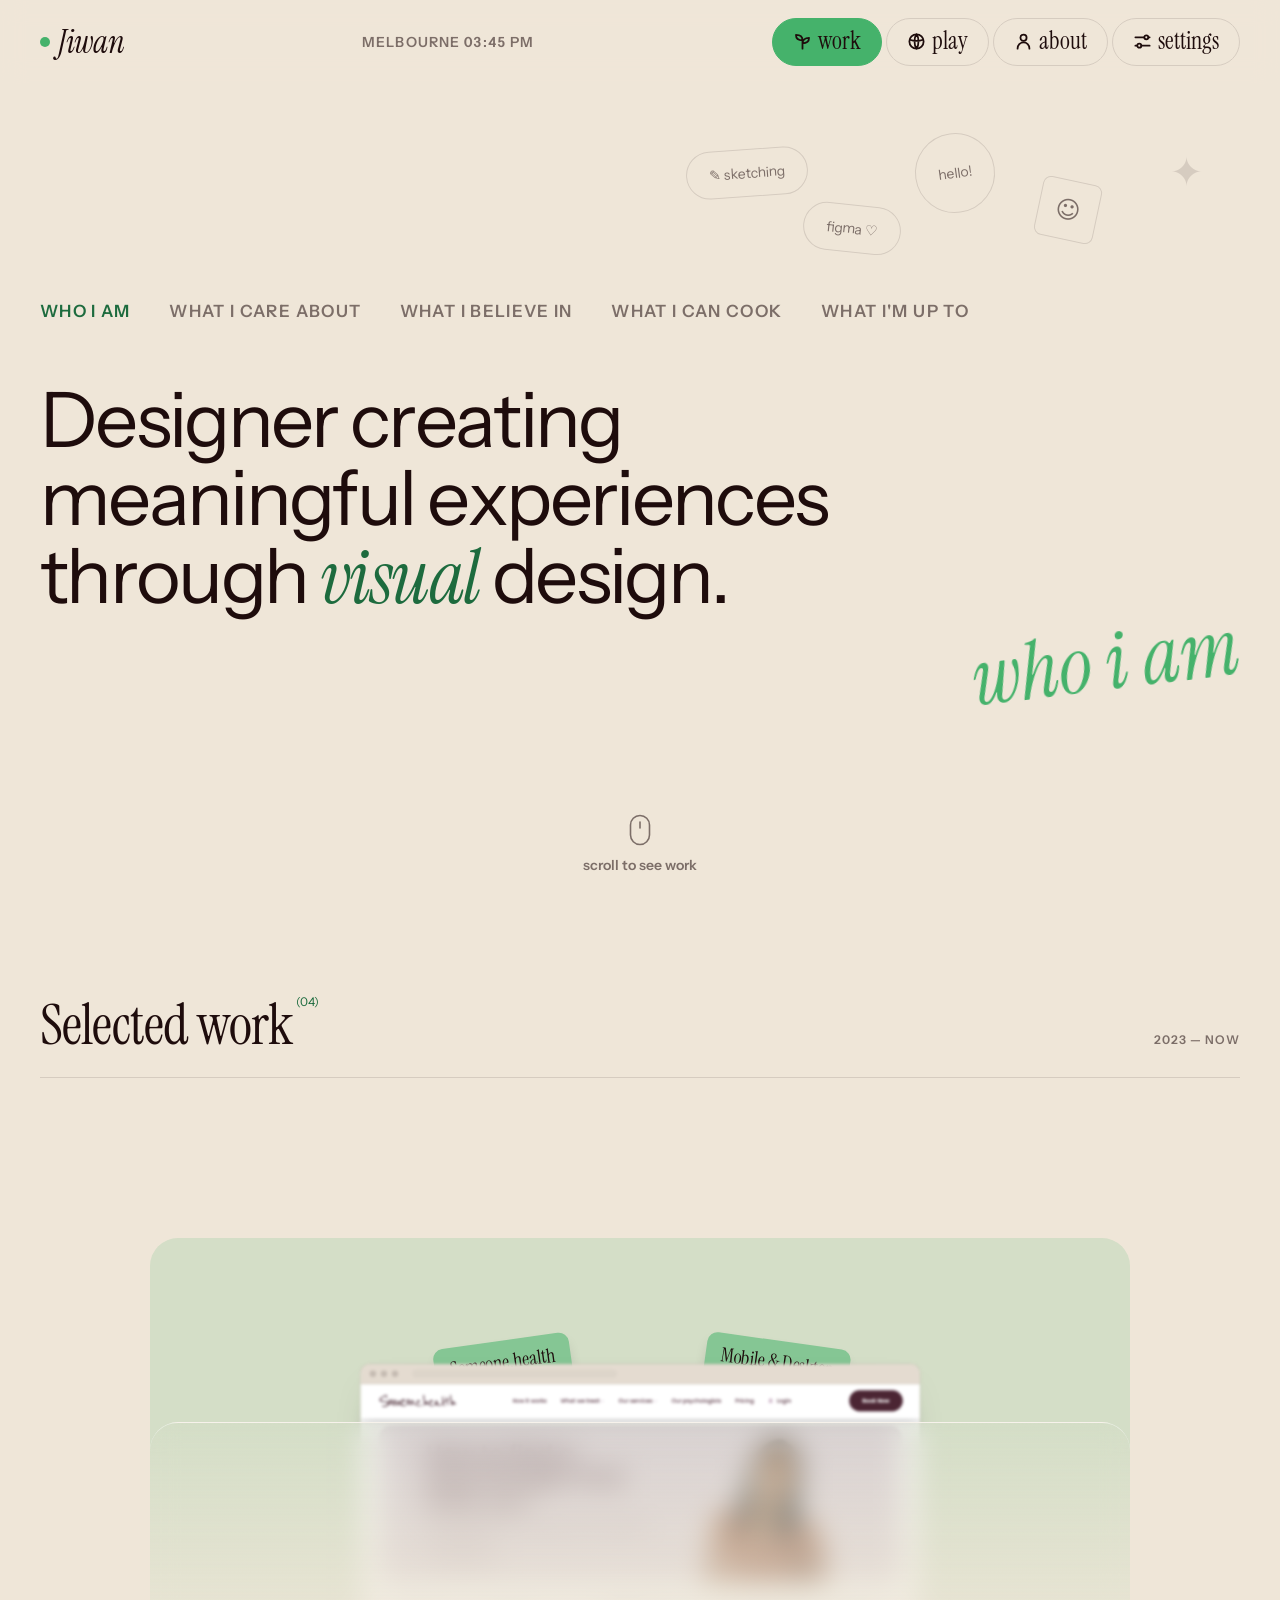
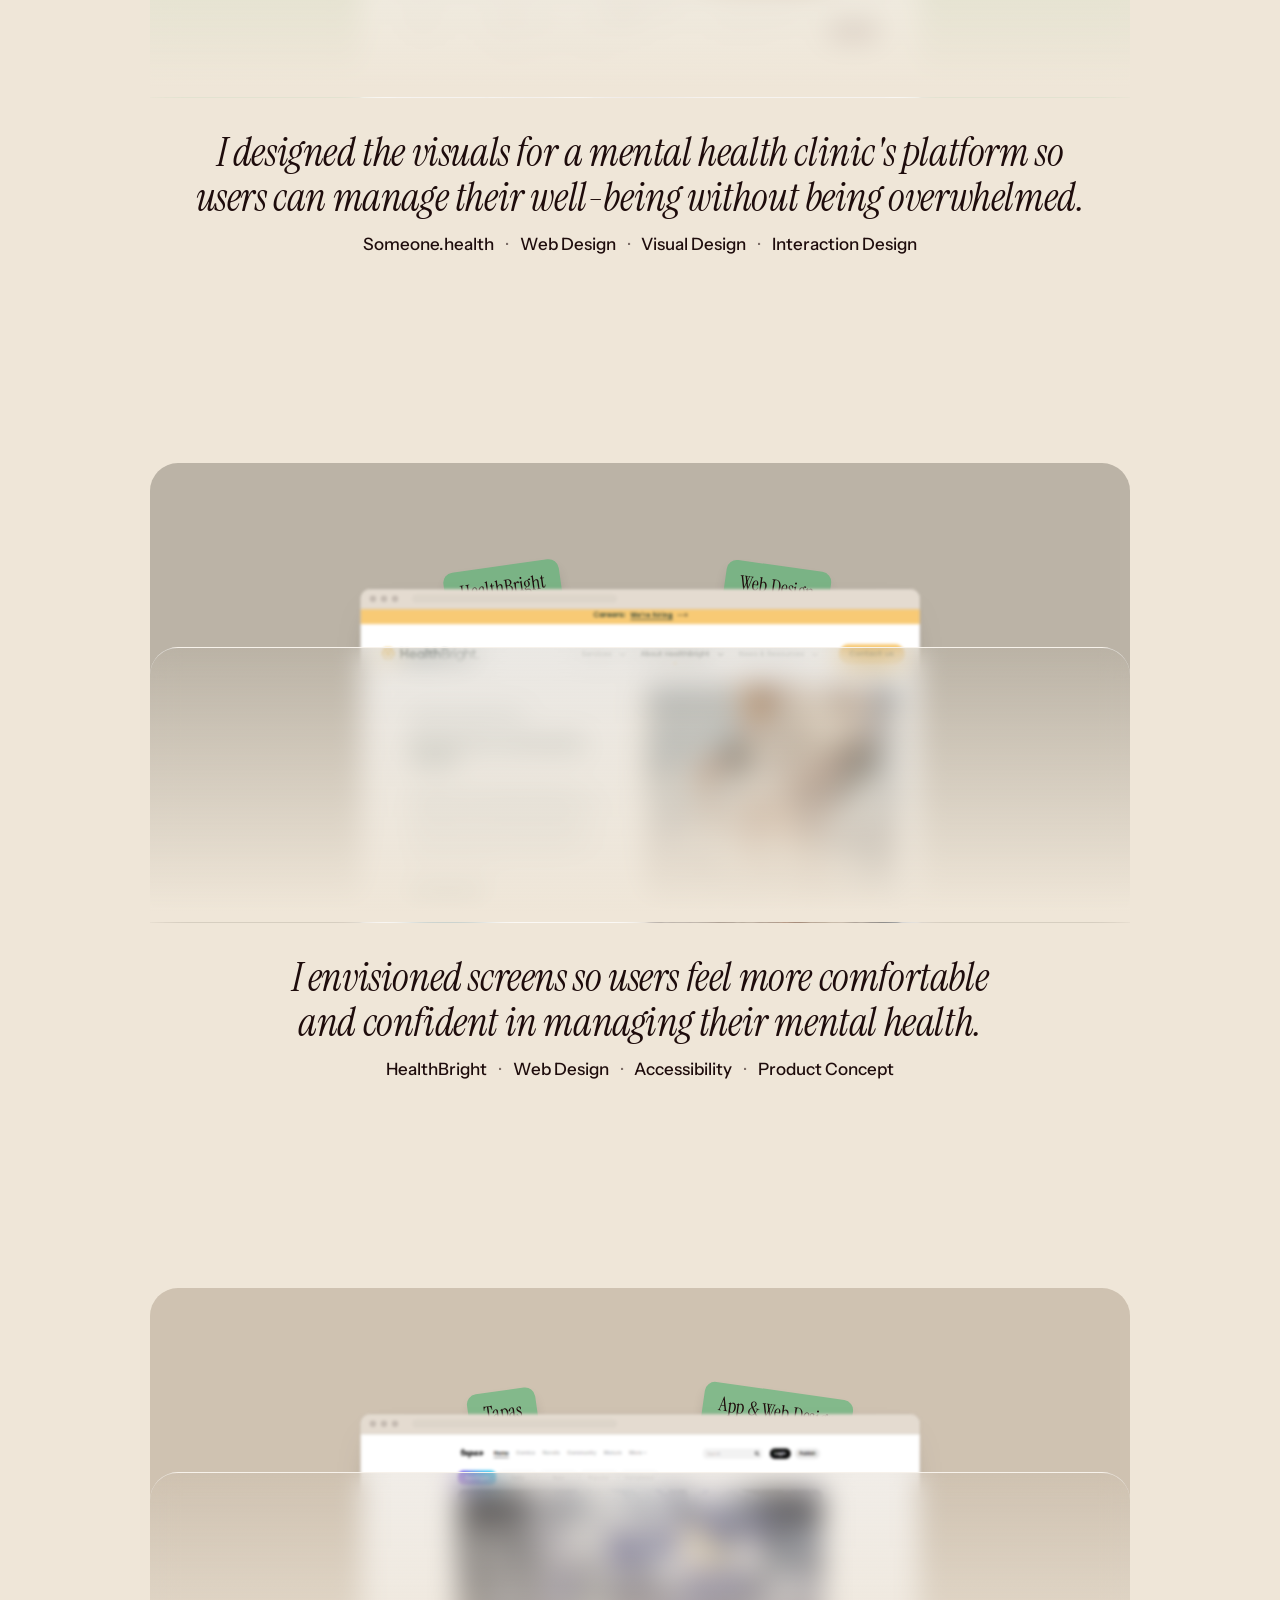
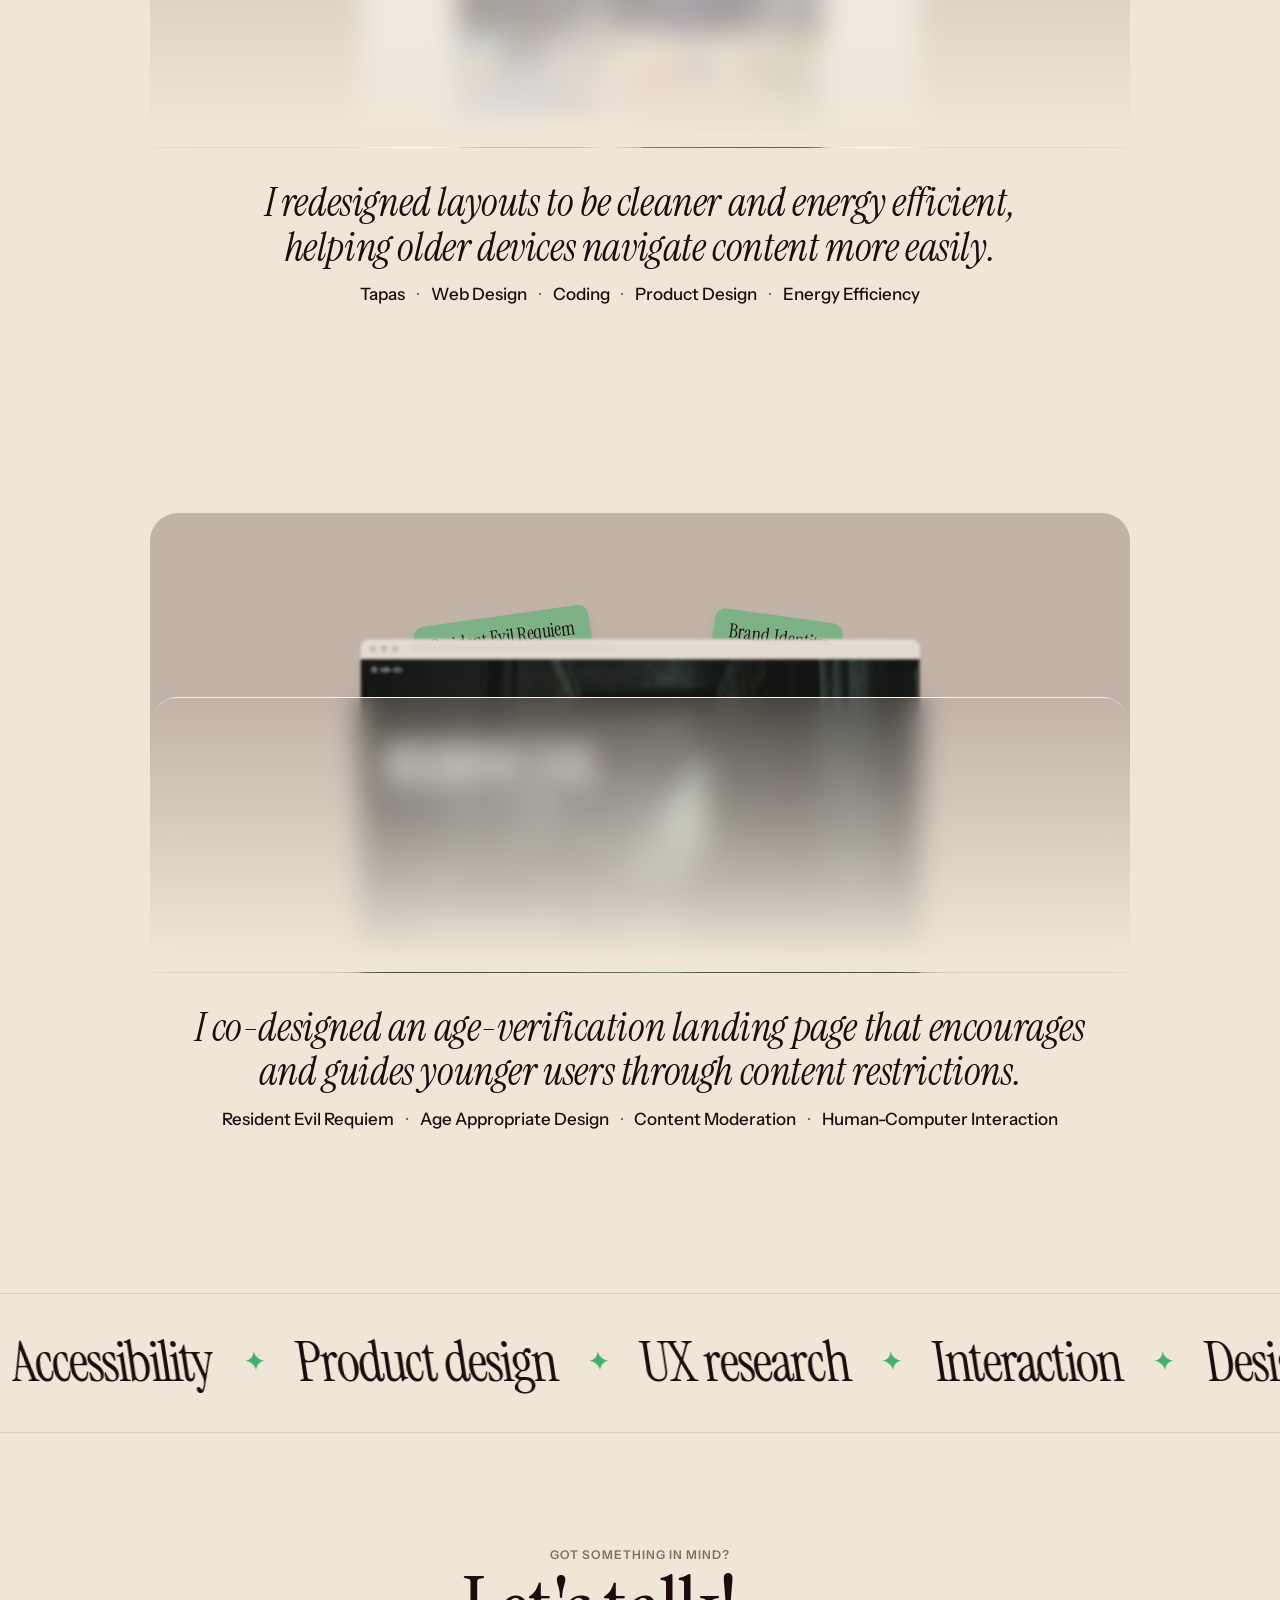
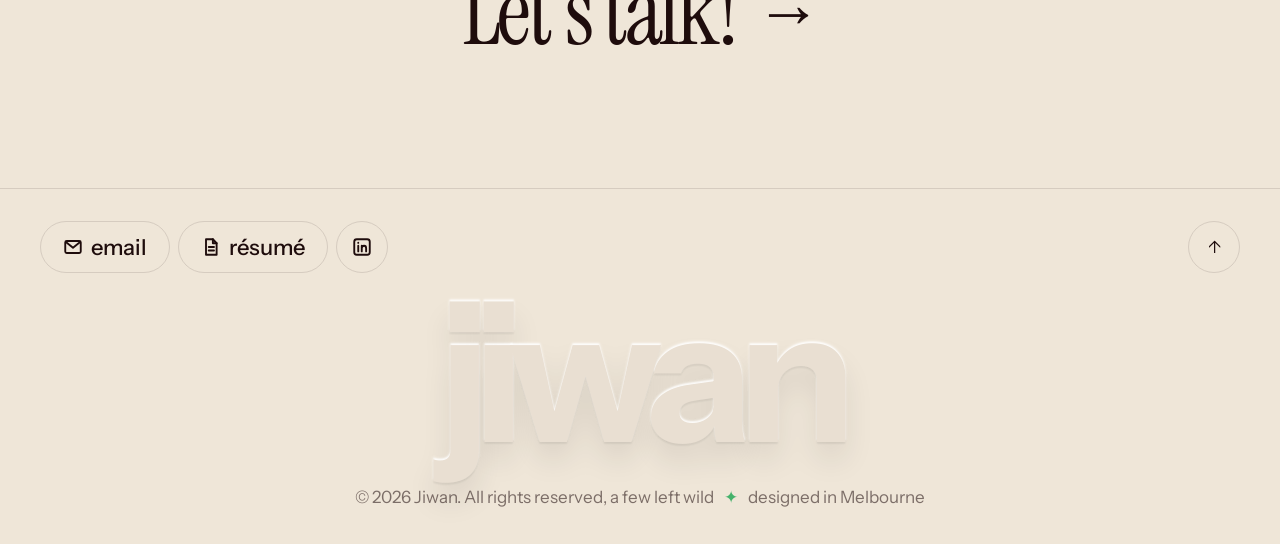
==== commit 86956063: "save" ====
--- a/index.html
+++ b/index.html
@@ -168,7 +168,7 @@
             </div>
             <div class="project-screen">
               <div class="project-bar"><i></i><i></i><i></i><span></span></div>
-              <div class="project-shot"><img src="pictures/SomeoneHealthCover.png" alt="What it shows"></div>
+              <div class="project-shot"><img src="pictures/SomeoneHealthCover.png" alt="Someone.health"></div>
             </div>
             <div class="project-glass" aria-hidden="true"></div>
           </div>
@@ -186,7 +186,7 @@
             </div>
             <div class="project-screen">
               <div class="project-bar"><i></i><i></i><i></i><span></span></div>
-              <div class="project-shot"><span class="shot-placeholder">Desktop screenshot (16:10)</span></div>
+              <div class="project-shot"><img src="pictures/HealthBrightCover.png" alt="HealthBright"></div>
             </div>
             <div class="project-glass" aria-hidden="true"></div>
           </div>
@@ -204,7 +204,7 @@
             </div>
             <div class="project-screen">
               <div class="project-bar"><i></i><i></i><i></i><span></span></div>
-              <div class="project-shot"><span class="shot-placeholder">Desktop screenshot (16:10)</span></div>
+              <div class="project-shot"><img src="pictures/TapasCover.png" alt="Tapas"></div>
             </div>
             <div class="project-glass" aria-hidden="true"></div>
           </div>
@@ -222,7 +222,7 @@
             </div>
             <div class="project-screen">
               <div class="project-bar"><i></i><i></i><i></i><span></span></div>
-              <div class="project-shot"><span class="shot-placeholder">Desktop screenshot (16:10)</span></div>
+              <div class="project-shot"><img src="pictures/ResidentEvilCover.png" alt="Resident Evil Requiem"></div>
             </div>
             <div class="project-glass" aria-hidden="true"></div>
           </div>
--- a/styles.css
+++ b/styles.css
@@ -1176,7 +1176,7 @@
 .shot.ratio-phone  { --ratio: 9 / 16; }
 
 /* Big cover image under the hero */
-.cs-cover { --ratio: 21 / 10; }
+.cs-cover { --ratio: 16 / 10; }
 
 
 /* ---------- Picture grids ------------------------------------------
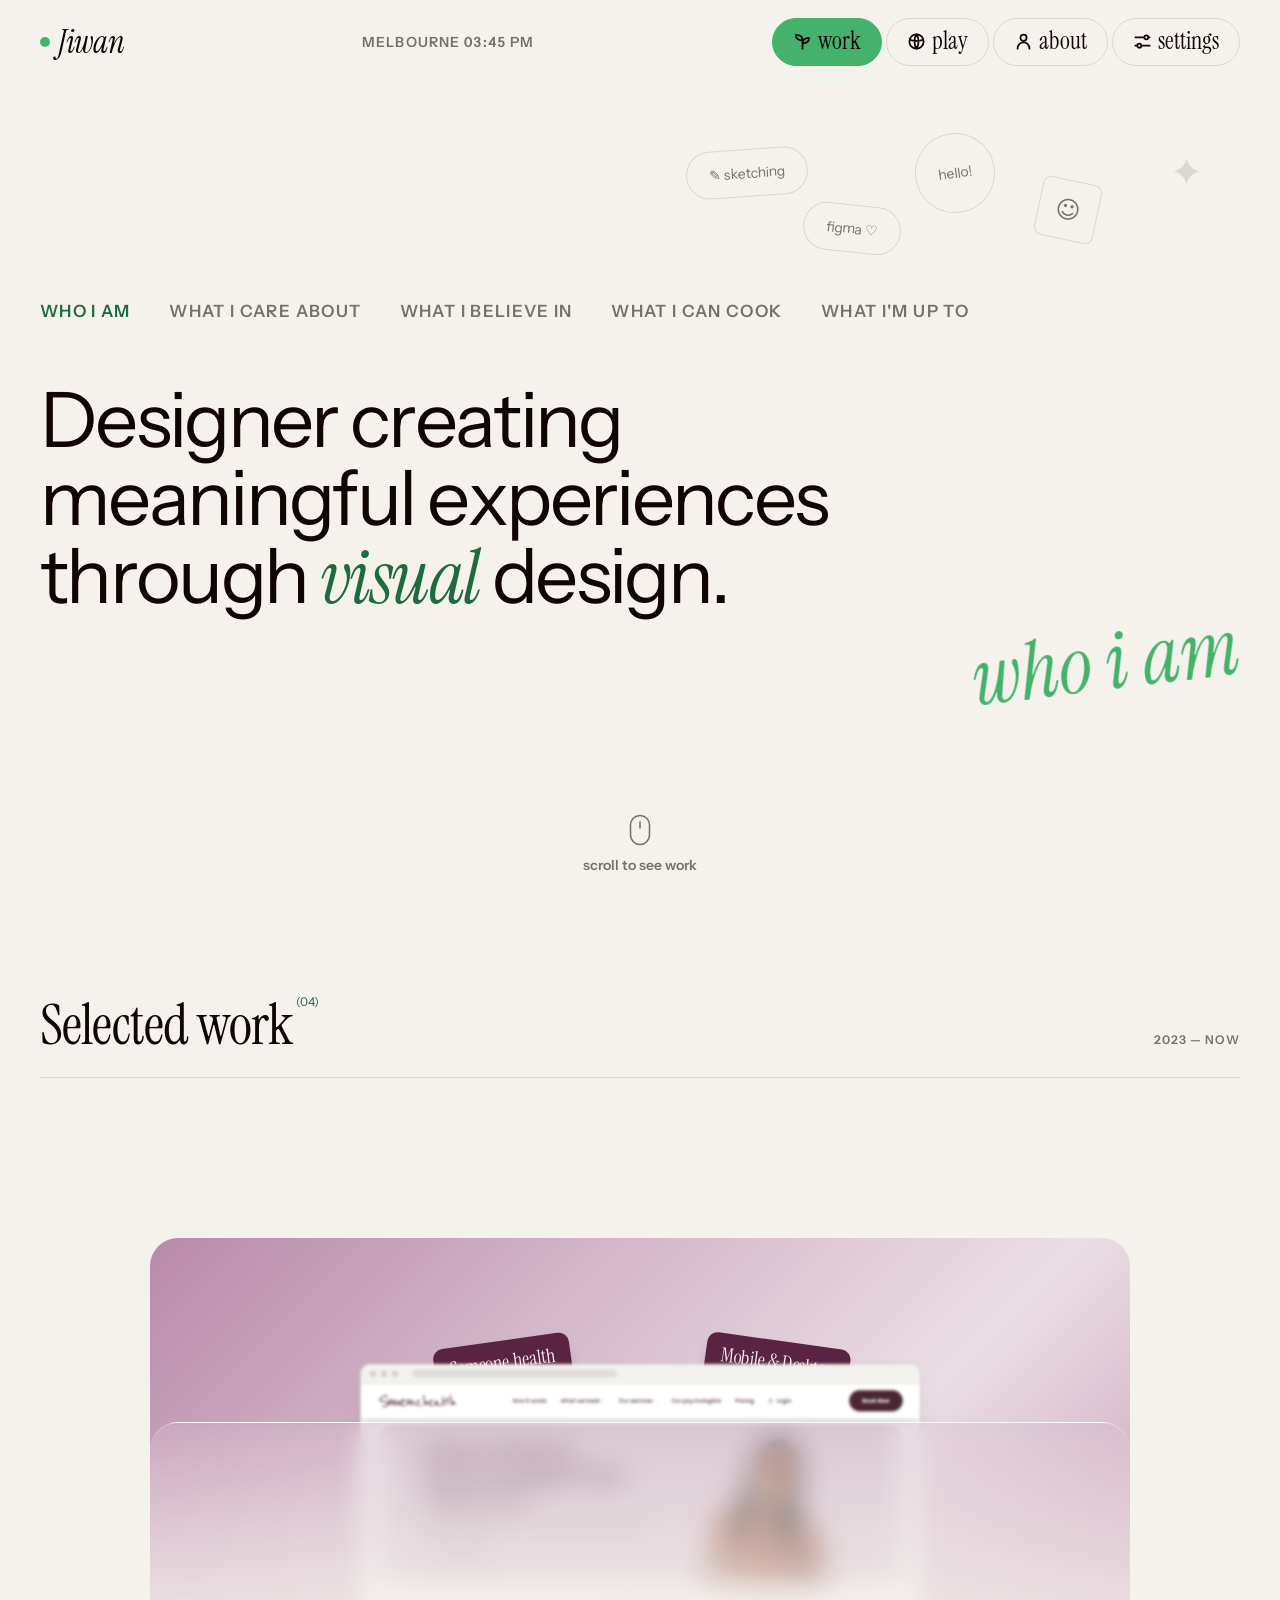
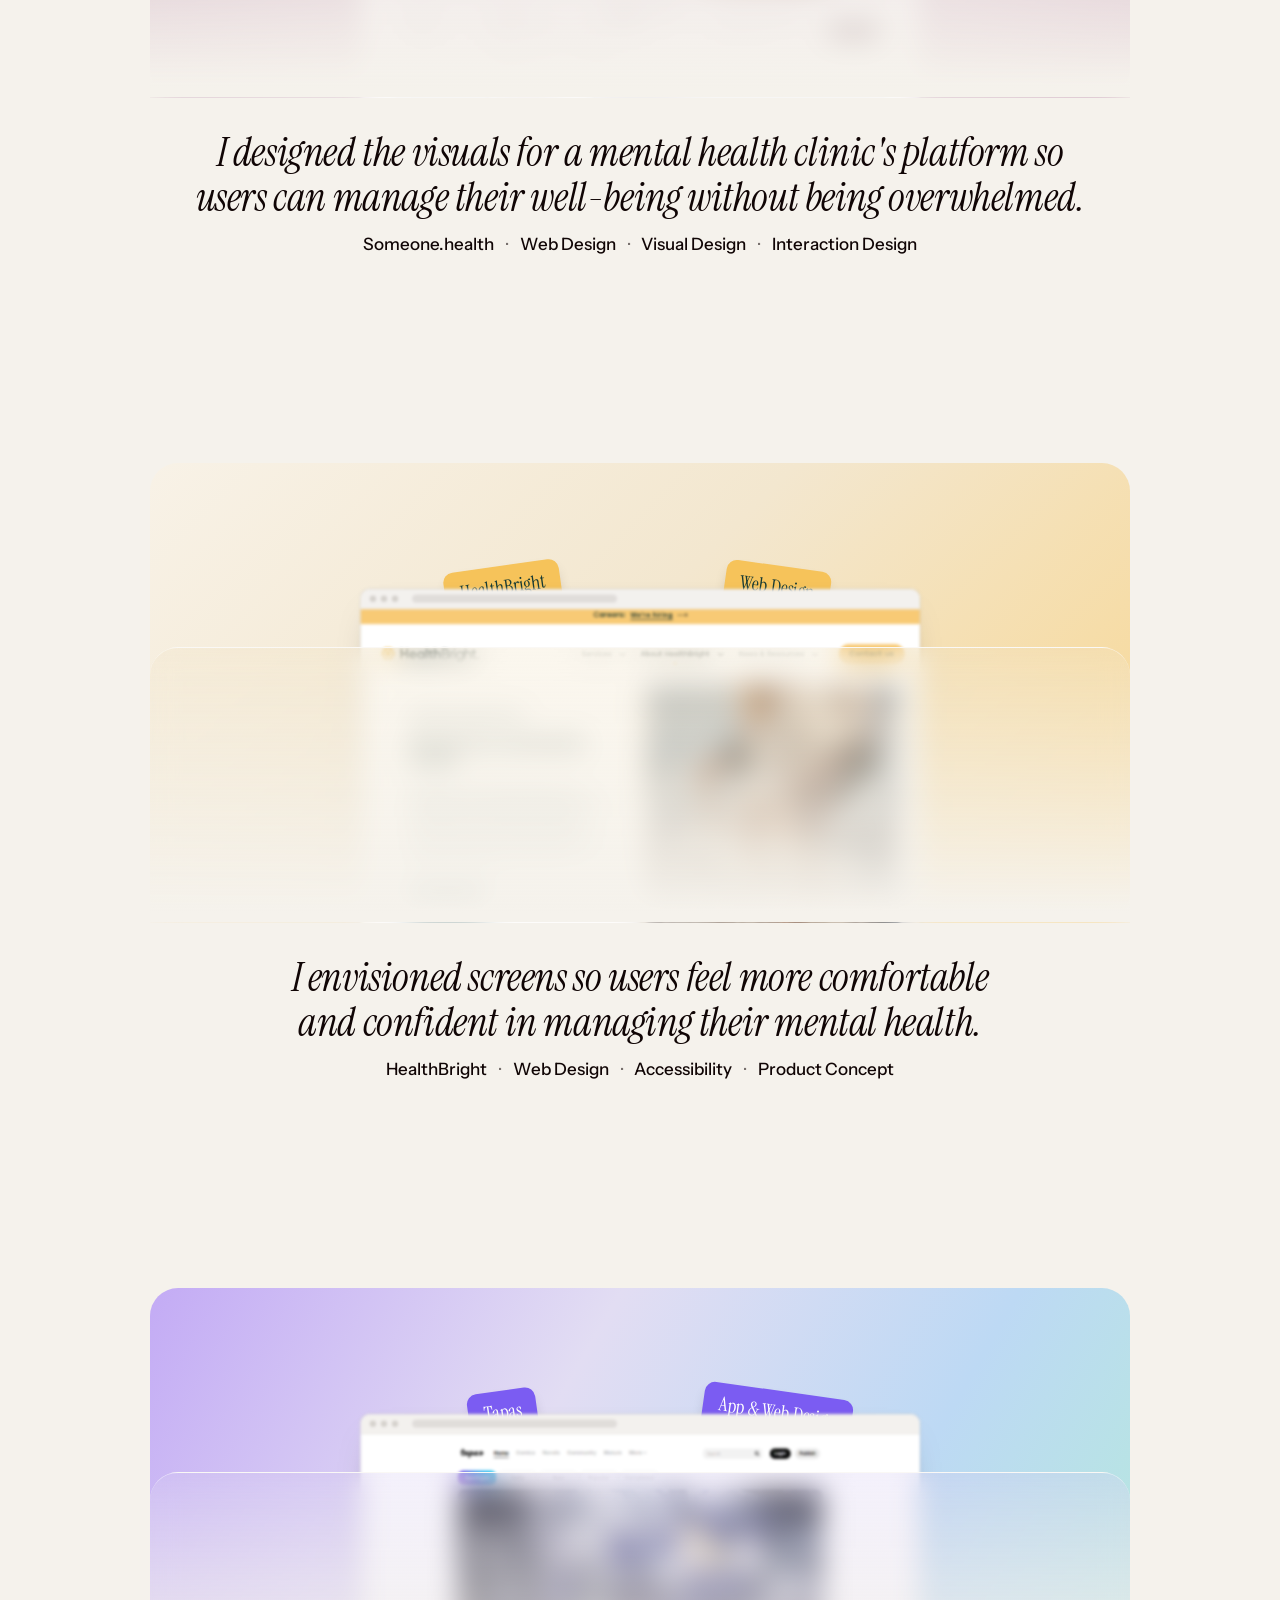
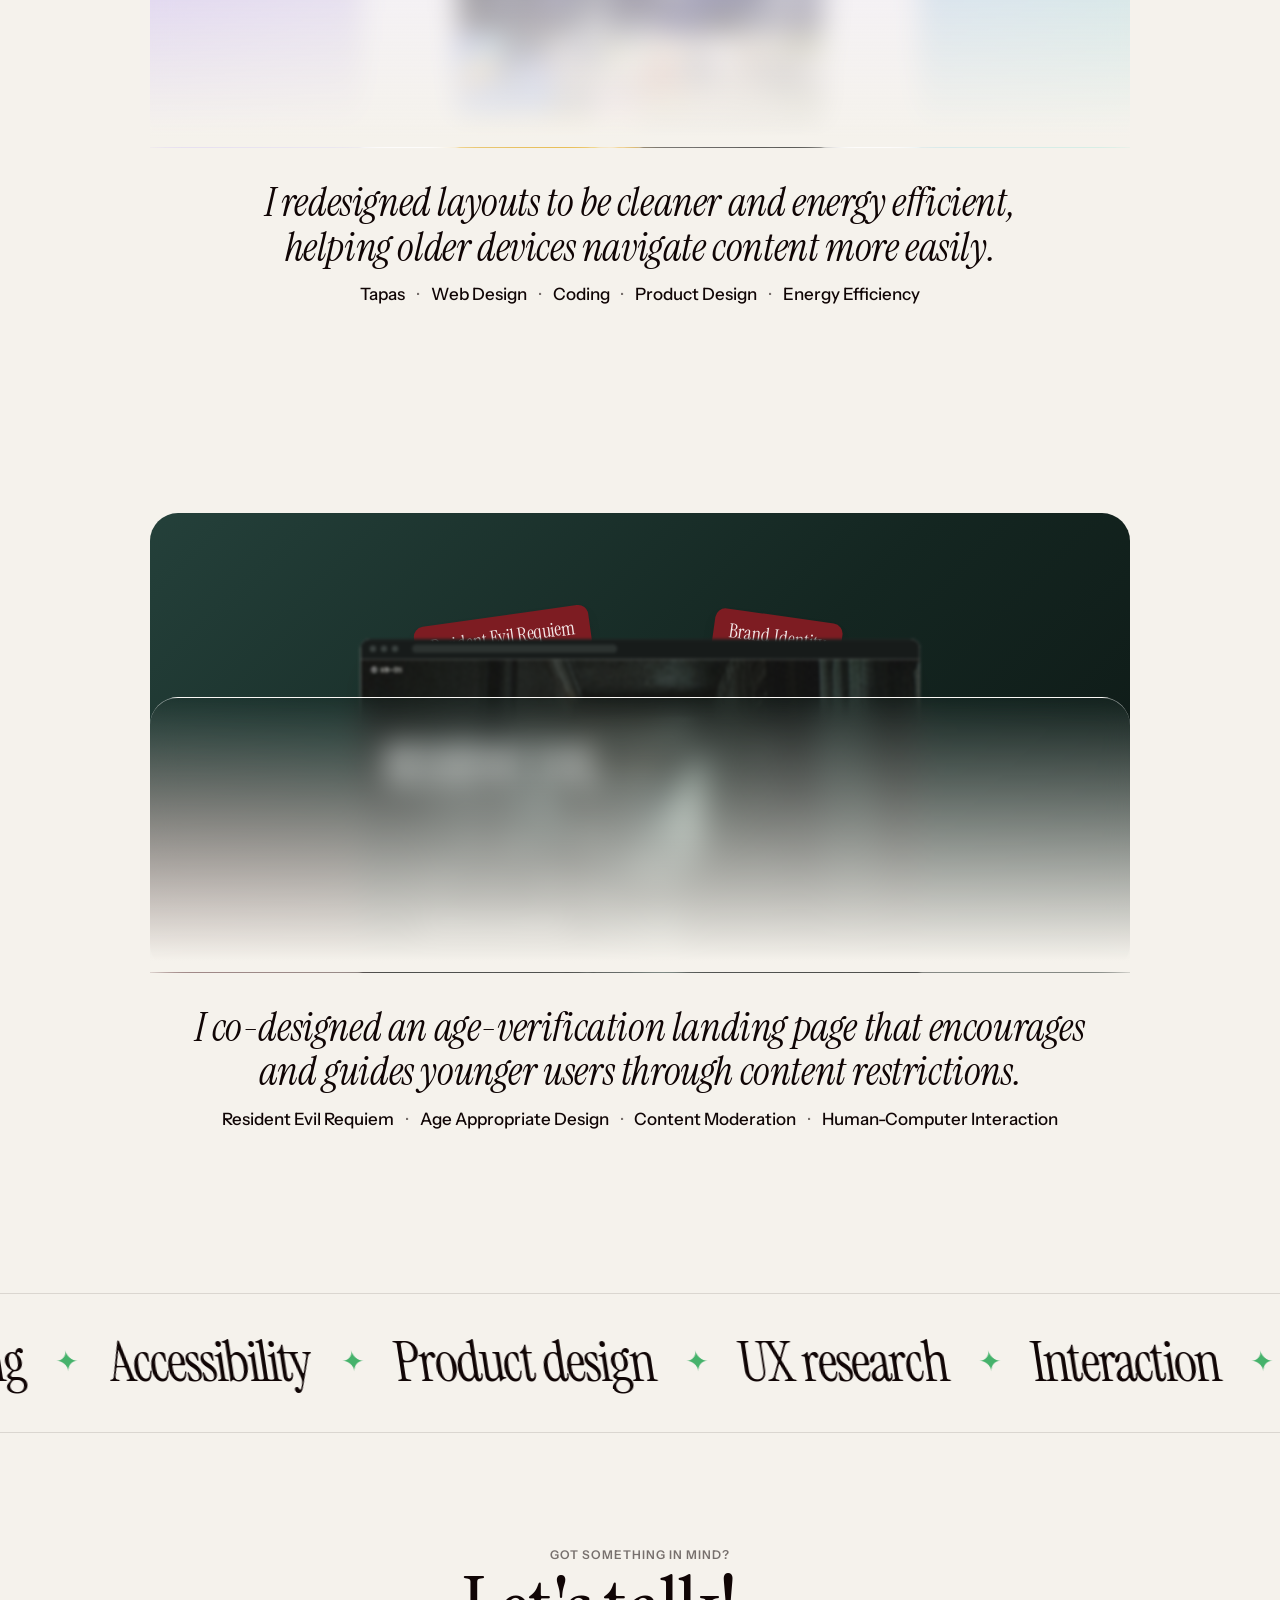
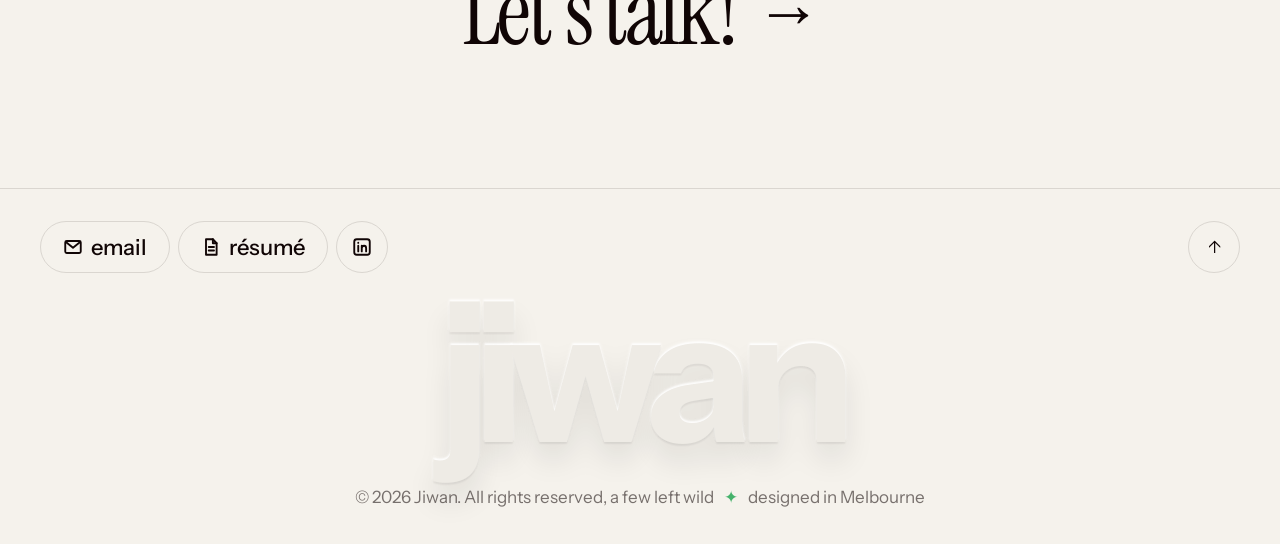
==== commit 5a83baa9: "Match project panels to each project's gradient Give each Selected Work panel its project's own back" ====
--- a/index.html
+++ b/index.html
@@ -142,7 +142,7 @@
            - .project-stage: a soft tinted panel. The desktop screenshot
              sits low behind frosted glass, and rises out of the panel
              (with the tags flying out) on hover or when scrolled to the
-             middle of the screen. Change the tint with --tint.
+             middle of the screen. Each panel's colours come from its stage--* class in styles.css.
            - .project-screen: a browser-window frame. Replace the
              .shot-placeholder span with
                <img src="images/your-cover.jpg" alt="What it shows">
@@ -159,7 +159,7 @@
 
       <div class="work-list">
         <a href="someone-health.html" class="project" data-cursor="view case study" data-pt="Someone.health" data-reveal>
-          <div class="project-stage" style="--tint: var(--tint-1)">
+          <div class="project-stage stage--someone">
             <div class="project-tags" aria-hidden="true">
               <span class="project-tag">Someone.health</span>
               <span class="project-tag">Web Design</span>
@@ -177,7 +177,7 @@
         </a>
 
         <a href="healthbright.html" class="project" data-cursor="view case study" data-pt="HealthBright" data-reveal>
-          <div class="project-stage" style="--tint: var(--tint-2)">
+          <div class="project-stage stage--healthbright">
             <div class="project-tags" aria-hidden="true">
               <span class="project-tag">HealthBright</span>
               <span class="project-tag">Mobile & Desktop</span>
@@ -195,7 +195,7 @@
         </a>
 
         <a href="tapas.html" class="project" data-cursor="view case study" data-pt="Tapas" data-reveal>
-          <div class="project-stage" style="--tint: var(--tint-3)">
+          <div class="project-stage stage--tapas">
             <div class="project-tags" aria-hidden="true">
               <span class="project-tag">Tapas</span>
               <span class="project-tag">Mobile & Desktop</span>
@@ -213,7 +213,7 @@
         </a>
 
         <a href="resident-evil-requiem.html" class="project" data-cursor="view case study" data-pt="Resident Evil Requiem" data-reveal>
-          <div class="project-stage" style="--tint: var(--tint-4)">
+          <div class="project-stage stage--resident">
             <div class="project-tags" aria-hidden="true">
               <span class="project-tag">Resident Evil Requiem</span>
               <span class="project-tag">Mobile & App</span>
--- a/styles.css
+++ b/styles.css
@@ -36,8 +36,8 @@
 :root {
   /* --- Raw palette ------------------------------------------------- */
   /* Never pure black/white: slightly warm neutrals feel softer. */
-  --ink:        #1e0c0c;   /* deep wine-brown: text in light mode, background in dark mode */
-  --paper:      #efe6d8;   /* cream: background in light mode, text in dark mode */
+  --ink:        #100505;   /* deep wine-brown: text in light mode, background in dark mode */
+  --paper:      #f5f2ec;   /* cream: background in light mode, text in dark mode */
   --green:      #45b26b;   /* the one accent colour: a bright leaf green */
   --green-deep: #1d6b3e;   /* darker green for small text on cream (meets contrast) */
 
@@ -648,7 +648,7 @@
   container-type: inline-size; /* lets tag positions use cqw (1% of the panel width) */
   aspect-ratio: 16 / 7.5;
   border-radius: var(--radius-lg);
-  background: var(--tint);
+  background: var(--stage, var(--tint));
   isolation: isolate;
   /* Clip only the bottom edge, so the glass can slide away downwards
      while the screenshot and tags are free to rise above the panel. */
@@ -670,11 +670,37 @@
 .project-bar {
   display: flex; align-items: center; gap: 5px;
   height: 22px; padding: 0 10px;
-  background: color-mix(in srgb, var(--fg) 5%, var(--bg));
-  border-bottom: 1px solid var(--line);
-}
-.project-bar i { width: 7px; height: 7px; border-radius: 50%; background: color-mix(in srgb, var(--fg) 20%, var(--bg)); }
-.project-bar span { margin-left: 10px; width: 38%; height: 9px; border-radius: var(--radius-pill); background: color-mix(in srgb, var(--fg) 8%, var(--bg)); }
+  background: var(--bar-bg, #f3f1ee);
+  border-bottom: 1px solid var(--bar-line, rgba(0, 0, 0, 0.06));
+}
+.project-bar i { width: 7px; height: 7px; border-radius: 50%; background: var(--bar-dot, #d6d1cb); }
+.project-bar span { margin-left: 10px; width: 38%; height: 9px; border-radius: var(--radius-pill); background: var(--bar-dot, #d6d1cb); opacity: 0.6; }
+
+/* Per-project panel colours, matched to each project's own detail-page
+   gradient: --stage = panel background, --tint = the glass tint,
+   --tag-bg / --tag-ink = the flying labels, --bar-* = the browser bar. */
+.stage--someone {
+  --tint: #d7bccd;
+  --stage: linear-gradient(135deg, #b88aa9 0%, #d9c0cf 40%, #eadde4 65%, #c69cb6 100%);
+  --tag-bg: #5b2342; --tag-ink: #f7ecf2;   /* Someone.health plum */
+}
+.stage--healthbright {
+  --tint: #f2e4c6;
+  --stage: linear-gradient(135deg, #f8f2e7 0%, #f3e7cf 45%, #f8d68f 100%);
+  --tag-bg: #f6c35a; --tag-ink: #173a33;   /* HealthBright sunflower + forest */
+}
+.stage--tapas {
+  --tint: #d9cff3;
+  --stage: linear-gradient(120deg, #c3abf5 0%, #e2ddf3 38%, #bdd9f4 70%, #b4eada 100%);
+  --tag-bg: #7b5cf2; --tag-ink: #ffffff;   /* Tapas purple */
+}
+.stage--resident {
+  --tint: #1d302c;
+  --stage: radial-gradient(110% 110% at 0% 100%, #4b1519 0%, transparent 48%),
+           linear-gradient(135deg, #24403a 0%, #142621 55%, #0d1714 100%);
+  --tag-bg: #7d1c22; --tag-ink: #f4e8e8;   /* blood red */
+  --bar-bg: #161b1a; --bar-line: rgba(255, 255, 255, 0.06); --bar-dot: #3a4240;
+}
 .project-shot { position: relative; aspect-ratio: 16 / 10; background: var(--surface); }
 .project-shot img { width: 100%; height: 100%; object-fit: cover; }
 
@@ -694,8 +720,8 @@
   position: absolute; left: 50%; top: 40%; z-index: 1;
   padding: 7px 18px 9px;
   border-radius: 12px;
-  background: color-mix(in srgb, var(--accent) 55%, var(--tint));
-  color: var(--on-accent);
+  background: var(--tag-bg, color-mix(in srgb, var(--accent) 55%, var(--tint)));
+  color: var(--tag-ink, var(--on-accent));
   font-family: var(--font-serif); font-size: clamp(1rem, 0.8rem + 0.8vw, 1.45rem);
   white-space: nowrap;
   box-shadow: 0 8px 18px -8px rgba(0, 0, 0, 0.3);
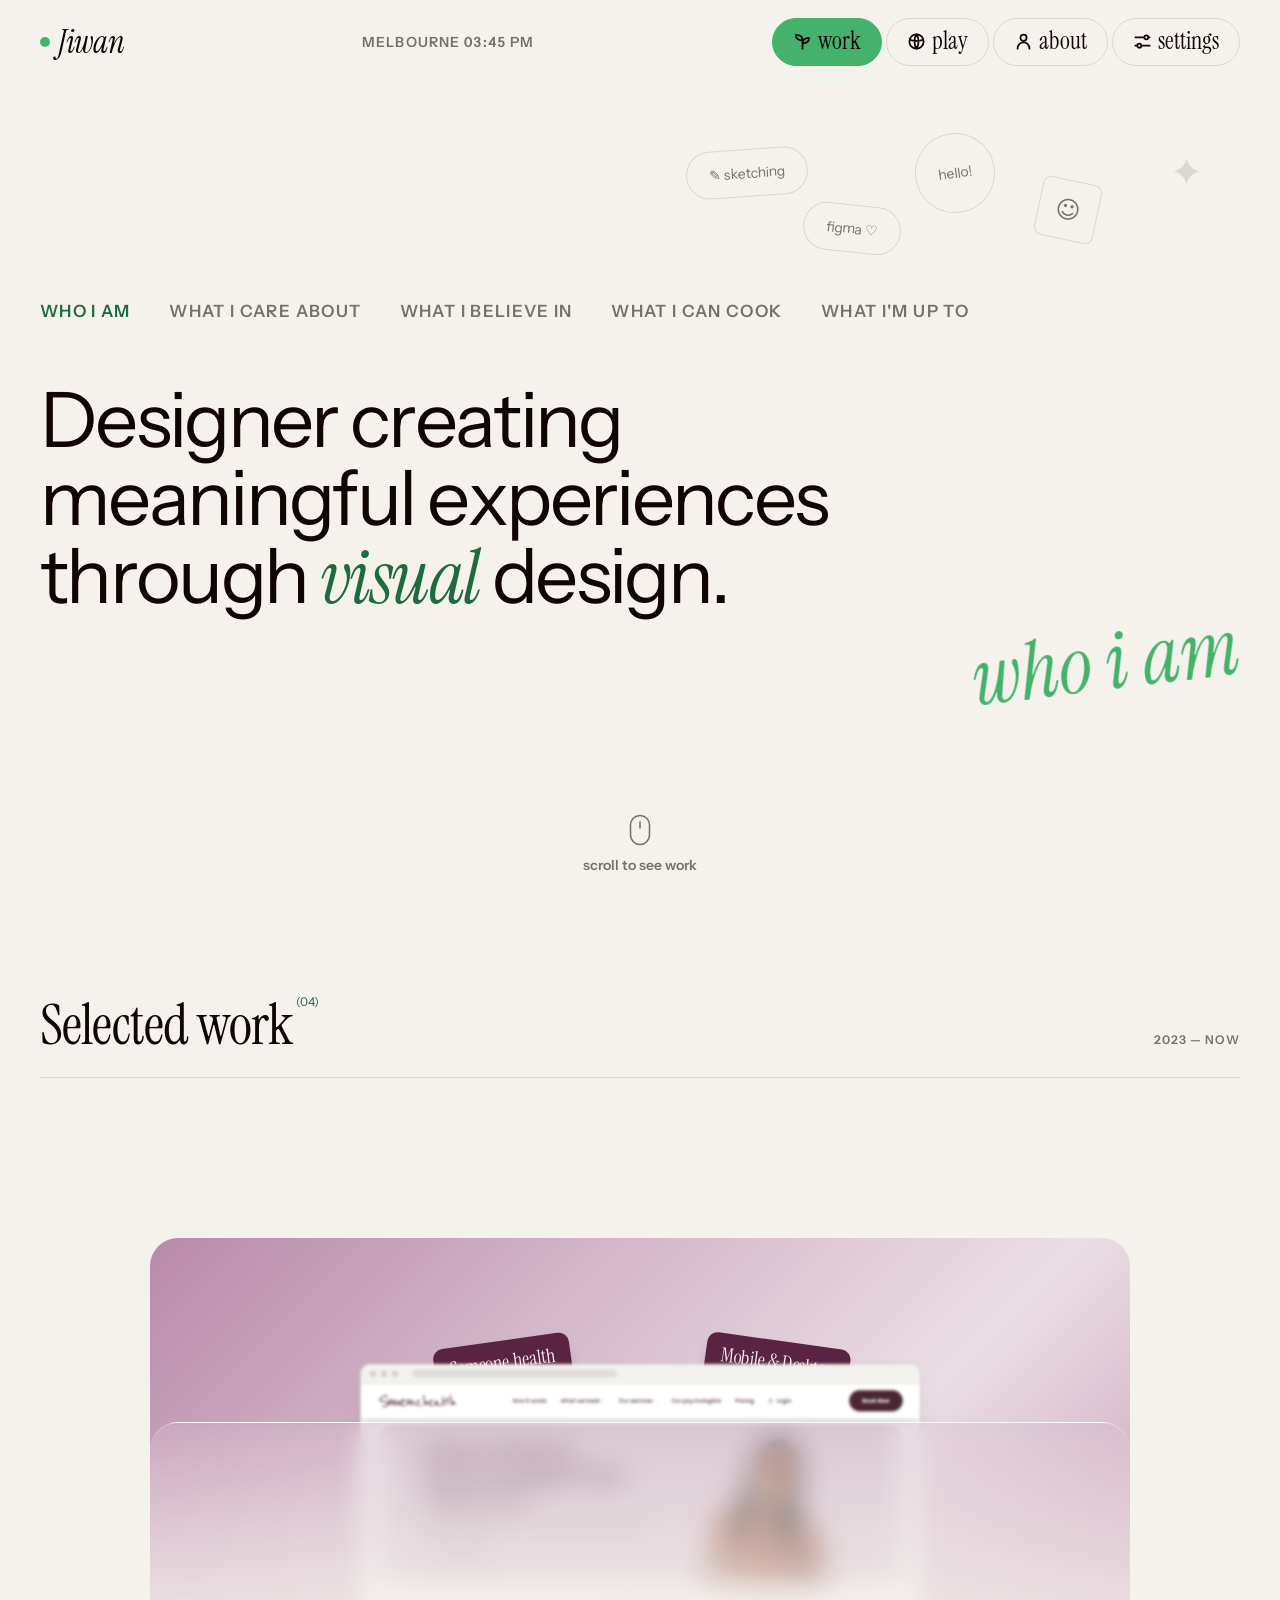
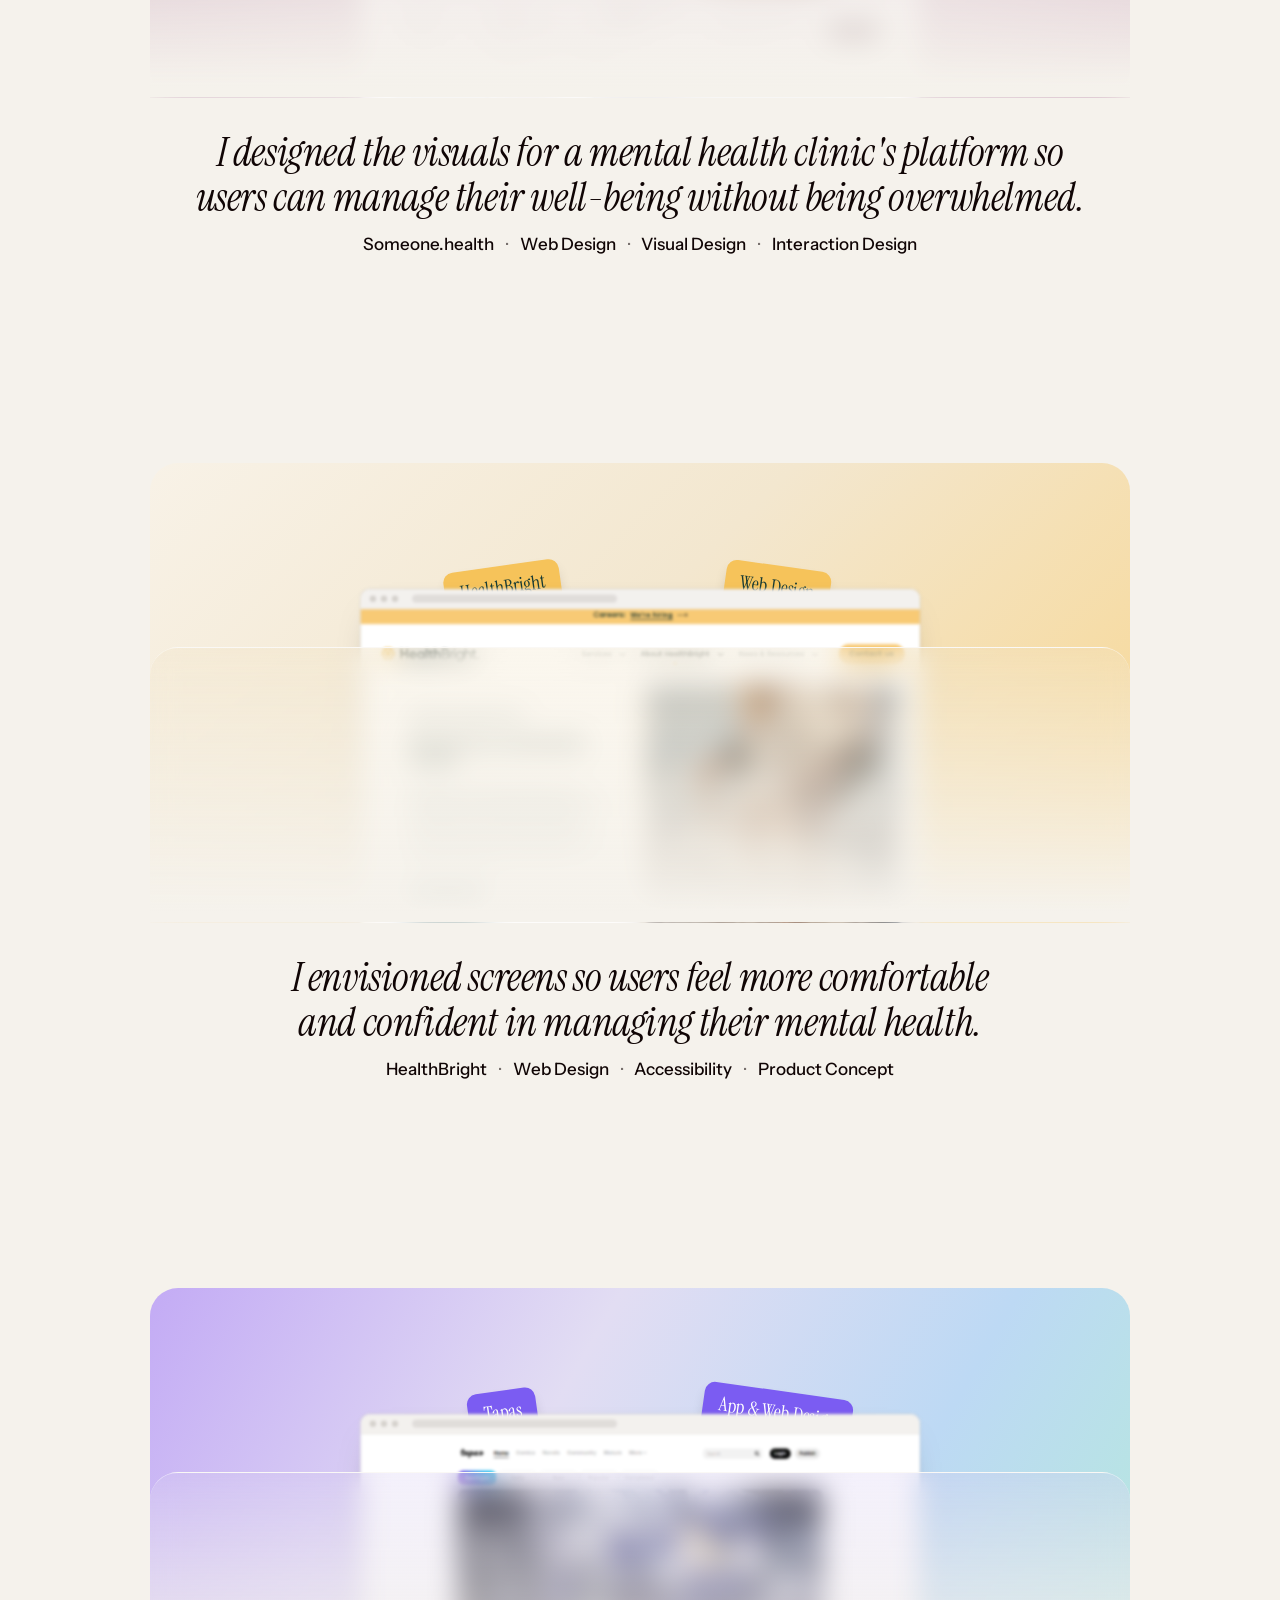
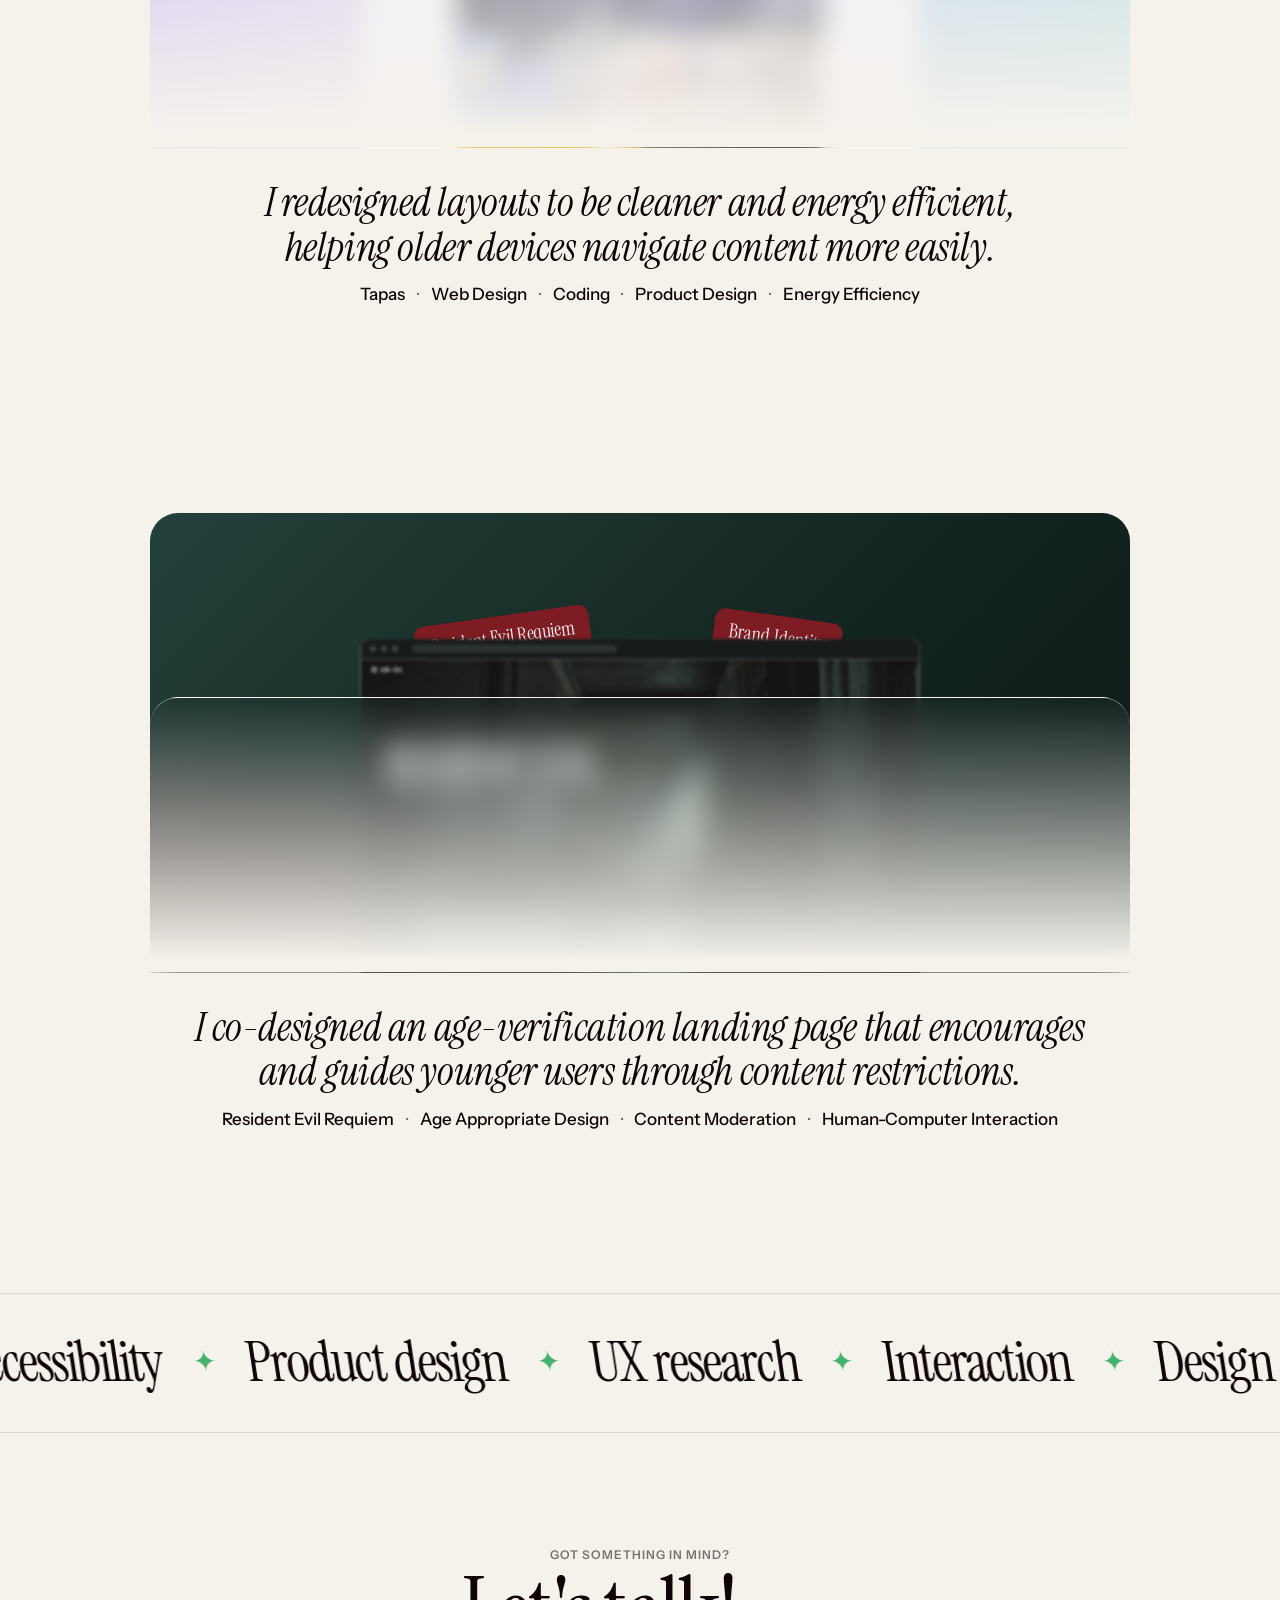
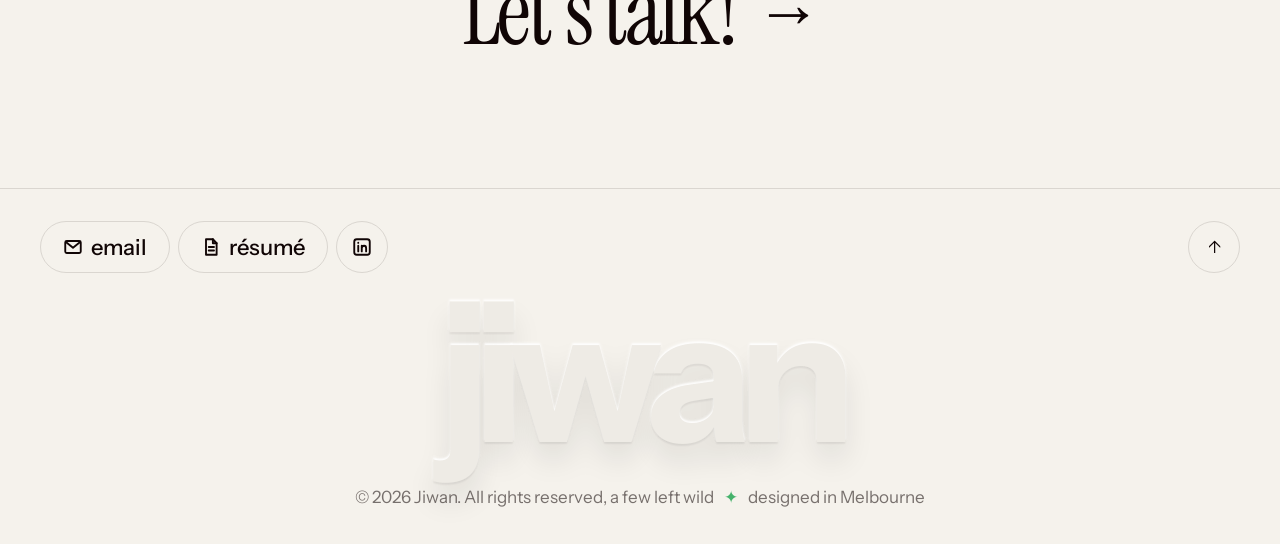
==== commit e72484b4: "COMMIT" ====
--- a/index.html
+++ b/index.html
@@ -261,8 +261,8 @@
       <div class="footer-top">
         <ul class="footer-pills">
           <li><a class="pill" href="mailto:you@example.com" data-copy="you@example.com"><svg viewBox="0 0 16 16" aria-hidden="true"><rect x="1.8" y="3.2" width="12.4" height="9.6" rx="1.2"/><path d="m2.3 4 5.7 4.6L13.7 4"/></svg>email</a></li>
-          <li><a class="pill" href="resume.pdf"><svg viewBox="0 0 16 16" aria-hidden="true"><path d="M4 1.8h5.5L12.5 5v9.2H4Z"/><path d="M9.5 1.8V5h3M6.2 8h4.2M6.2 10.8h4.2"/></svg>résumé</a></li>
-          <li><a class="pill pill--icon" href="https://www.linkedin.com/in/your-handle" target="_blank" rel="noopener" aria-label="LinkedIn"><svg viewBox="0 0 16 16" aria-hidden="true"><rect x="1.8" y="1.8" width="12.4" height="12.4" rx="2"/><path d="M5 7v4.5M5 4.6v.1M7.8 11.5V7m0 2c0-1.2.8-2 1.9-2s1.6.8 1.6 2v2.5"/></svg></a></li>
+          <li><a class="pill" href="https://drive.google.com/file/d/1qr-jmRHgt_7LpJ1WC5ZYzhcqTOSqBbp3/view?usp=sharing" target="_blank" rel="noopener"><svg viewBox="0 0 16 16" aria-hidden="true"><path d="M4 1.8h5.5L12.5 5v9.2H4Z"/><path d="M9.5 1.8V5h3M6.2 8h4.2M6.2 10.8h4.2"/></svg>résumé</a></li>
+          <li><a class="pill pill--icon" href="https://www.linkedin.com/in/jacqueline-iwanto-011028278/" target="_blank" rel="noopener" aria-label="LinkedIn"><svg viewBox="0 0 16 16" aria-hidden="true"><rect x="1.8" y="1.8" width="12.4" height="12.4" rx="2"/><path d="M5 7v4.5M5 4.6v.1M7.8 11.5V7m0 2c0-1.2.8-2 1.9-2s1.6.8 1.6 2v2.5"/></svg></a></li>
         </ul>
         <a href="#" class="to-top" aria-label="Back to top">↑</a>
       </div>
--- a/styles.css
+++ b/styles.css
@@ -1209,8 +1209,7 @@
    12-column grid. Mix these sizes to build each row:
      shot--full (12) · shot--two-thirds (8) + shot--third (4)
      shot--half (6) + shot--half (6) · 3 × shot--third (4)
-   Defaults are paired so rows line up: two-thirds 16:10 sits next to a
-   4:5 third, halves are 4:3.
+   All sizes use a 16:10 frame; phone screenshots can opt into ratio-phone.
    -------------------------------------------------------------------- */
 .gallery {
   display: grid;
@@ -1218,10 +1217,78 @@
   gap: var(--space-7) var(--space-5);
   margin-block: var(--space-7);
 }
-.shot--full       { grid-column: 1 / -1;  --ratio: 16 / 8; }
+.shot--full       { grid-column: 1 / -1;  --ratio: 16 / 10; }
 .shot--two-thirds { grid-column: span 8;  --ratio: 16 / 10; }
-.shot--third      { grid-column: span 4;  --ratio: 4 / 5; }
-.shot--half       { grid-column: span 6;  --ratio: 4 / 3; }
+.shot--third      { grid-column: span 4;  --ratio: 16 / 10; }
+.shot--half       { grid-column: span 6;  --ratio: 16 / 10; }
+/* Every picture is a 16:10 frame (matching the 1920x1200 exports).
+   A picture that's alone in its row always spans the full width. */
+.gallery > .shot:only-child { grid-column: 1 / -1; }
+/* For an image that isn't 16:10: show all of it (no cropping),
+   with the frame's background filling the gap. */
+.shot--fit .shot-media { background: var(--fit-bg, #0f1412); }
+.shot--fit .shot-media img { object-fit: contain; }
+
+/* ---------- Before / After comparison (Tapas audit) ---------------------
+   --split is where the divider sits, from the left (0-100%). Left of the
+   divider shows Before, right of it shows After. At rest it's 100% (all
+   Before); moving the pointer from right to left wipes After in.
+   script.js sets --split from the pointer / touch / arrow keys. */
+.compare { --split: 100%; cursor: ew-resize; touch-action: pan-y; }
+.compare .shot-media { user-select: none; }
+.compare-after {
+  position: absolute; inset: 0;
+  clip-path: inset(0 0 0 var(--split));
+  background: var(--surface);
+}
+.compare-after img { width: 100%; height: 100%; object-fit: cover; }
+.compare.is-settling .compare-after,
+.compare.is-settling .compare-handle { transition: clip-path 500ms var(--ease-out), left 500ms var(--ease-out); }
+.compare-handle {
+  position: absolute; top: 0; bottom: 0; left: var(--split);
+  width: 2px; margin-left: -1px;
+  background: #ffffff;
+  box-shadow: 0 0 0 1px rgba(0, 0, 0, 0.08), 0 0 18px rgba(0, 0, 0, 0.25);
+  pointer-events: none;
+}
+.compare-handle::after {
+  content: "\2194";
+  position: absolute; top: 50%; left: 50%;
+  display: grid; place-items: center;
+  width: 40px; height: 40px; border-radius: 50%;
+  translate: -50% -50%;
+  background: #ffffff; color: #1a1a1a;
+  font-size: 1.1rem;
+  box-shadow: 0 4px 14px rgba(0, 0, 0, 0.25);
+}
+/* "BEFORE" / "AFTER" pills, like the reference */
+.compare-label {
+  position: absolute; top: 14px; z-index: 2;
+  padding: 4px 12px;
+  border-radius: var(--radius-pill);
+  background: rgba(30, 30, 30, 0.55); color: #ffffff;
+  backdrop-filter: blur(6px); -webkit-backdrop-filter: blur(6px);
+  font-family: var(--font-label); font-size: var(--text-xs); font-weight: 600;
+  text-transform: uppercase; letter-spacing: var(--tracking-label);
+  pointer-events: none;
+  transition: opacity var(--dur-fast);
+}
+.compare-label--before { left: 14px; }
+.compare-label--after  { right: 14px; }
+.compare:focus-visible { outline: 2px solid var(--accent); outline-offset: 4px; border-radius: var(--radius-md); }
+/* Shown until pictures/TapasAuditAfter.png exists */
+.compare-missing { display: none; }
+.compare-after.is-missing img { display: none; }
+.compare-after.is-missing {
+  display: grid; place-items: center end; padding-right: 6%;
+  background: repeating-linear-gradient(-45deg, var(--surface) 0 14px, color-mix(in srgb, var(--fg) 8%, var(--bg)) 14px 28px);
+}
+.compare-after.is-missing .compare-missing {
+  display: block;
+  padding: 8px 16px; border-radius: var(--radius-pill);
+  background: var(--bg); color: var(--muted);
+  font-size: var(--text-sm);
+}
 
 
 /* ---------- "What I did" blocks ------------------------------------
@@ -1369,7 +1436,9 @@
   transition: scale var(--dur-med) var(--ease-spring);
 }
 .lightbox.is-open .lightbox-stage { scale: 1; }
-.lightbox .shot-media { width: min(1100px, 86vw, calc(74vh * var(--ratio, 1.6))); }
+.lightbox .shot-media { width: min(1100px, 86vw, calc(74vh * var(--ratio, 1.6))); aspect-ratio: var(--ratio, 16 / 10); }
+/* Enlarged pictures always show whole, at their own shape. */
+.lightbox .shot-media img { object-fit: contain; transform: none; }
 .lightbox-caption {
   display: flex; justify-content: space-between; gap: var(--space-4);
   margin-top: var(--space-4); font-size: var(--text-sm); color: var(--muted);
@@ -1548,6 +1617,45 @@
 .play-item figcaption { justify-content: space-between; align-items: baseline; }
 .play-item figcaption span:first-child { font-family: var(--font-serif); font-size: 1.25rem; color: var(--fg); }
 .play-item.is-hidden { display: none; }
+/* Play pictures keep their own original shape: no fixed frame, no
+   cropping or zooming. (Only an empty placeholder uses --ratio.) */
+.play-item .shot-media { aspect-ratio: auto; }
+.play-item .shot-media:has(.shot-placeholder) { aspect-ratio: var(--ratio, 4 / 3); }
+.play-item .shot-media > img,
+.play-item .shot-media > video { width: 100%; height: auto; object-fit: initial; }
+.play-item:hover .shot-media > img { transform: none; } /* no zoom on hover */
+
+/* Video items: a round play button over the cover image. Once playing,
+   the button hides and the browser's own controls take over. */
+.play-video { cursor: pointer; }
+.play-video video { display: block; background: #000; }
+.play-video-btn {
+  position: absolute; top: 50%; left: 50%; z-index: 2;
+  display: grid; place-items: center;
+  width: 72px; height: 72px; border-radius: 50%;
+  translate: -50% -50%;
+  background: var(--accent); color: var(--on-accent);
+  box-shadow: 0 10px 30px rgba(0, 0, 0, 0.35);
+  pointer-events: none;
+  transition: scale var(--dur-med) var(--ease-spring), opacity var(--dur-fast);
+}
+.play-video-btn svg { width: 26px; height: 26px; margin-left: 4px; fill: currentColor; }
+.play-video:hover .play-video-btn { scale: 1.1; }
+.play-video.is-playing .play-video-btn { opacity: 0; scale: 0.6; }
+/* Items with a data-link: pointer cursor and a ↗ badge that pops in on hover */
+.play-item.has-link { cursor: pointer; }
+.play-item.has-link .shot-media::after {
+  content: "\2197";
+  position: absolute; top: 12px; right: 12px;
+  display: grid; place-items: center;
+  width: 40px; height: 40px; border-radius: 50%;
+  background: var(--accent); color: var(--on-accent);
+  font-size: 1.1rem; font-weight: 600;
+  scale: 0;
+  transition: scale var(--dur-med) var(--ease-spring);
+}
+.play-item.has-link:hover .shot-media::after,
+.play-item.has-link:focus-visible .shot-media::after { scale: 1; }
 .play-item.is-shown { animation: pop-in 520ms var(--ease-spring) both; animation-delay: calc(var(--d, 0) * 45ms); }
 @keyframes pop-in { from { opacity: 0; transform: scale(0.9) rotate(var(--tilt)); } }
 
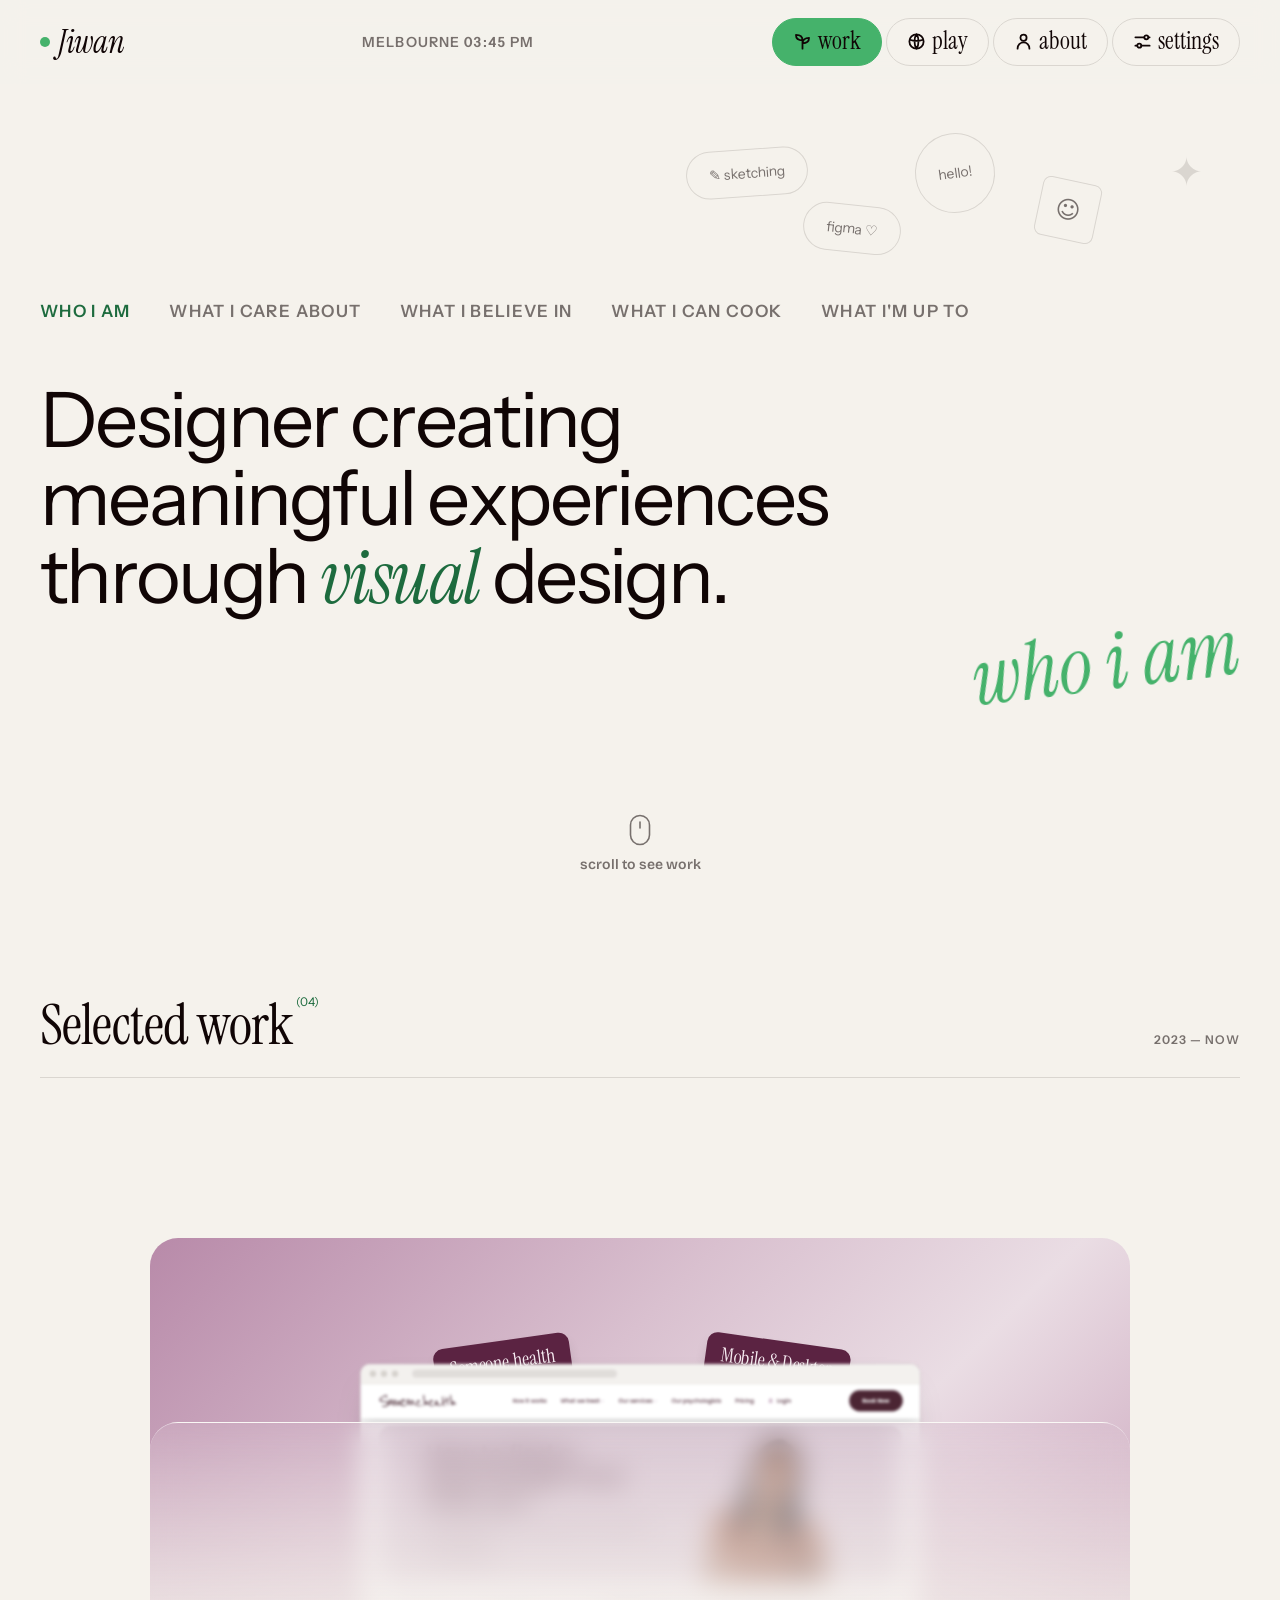
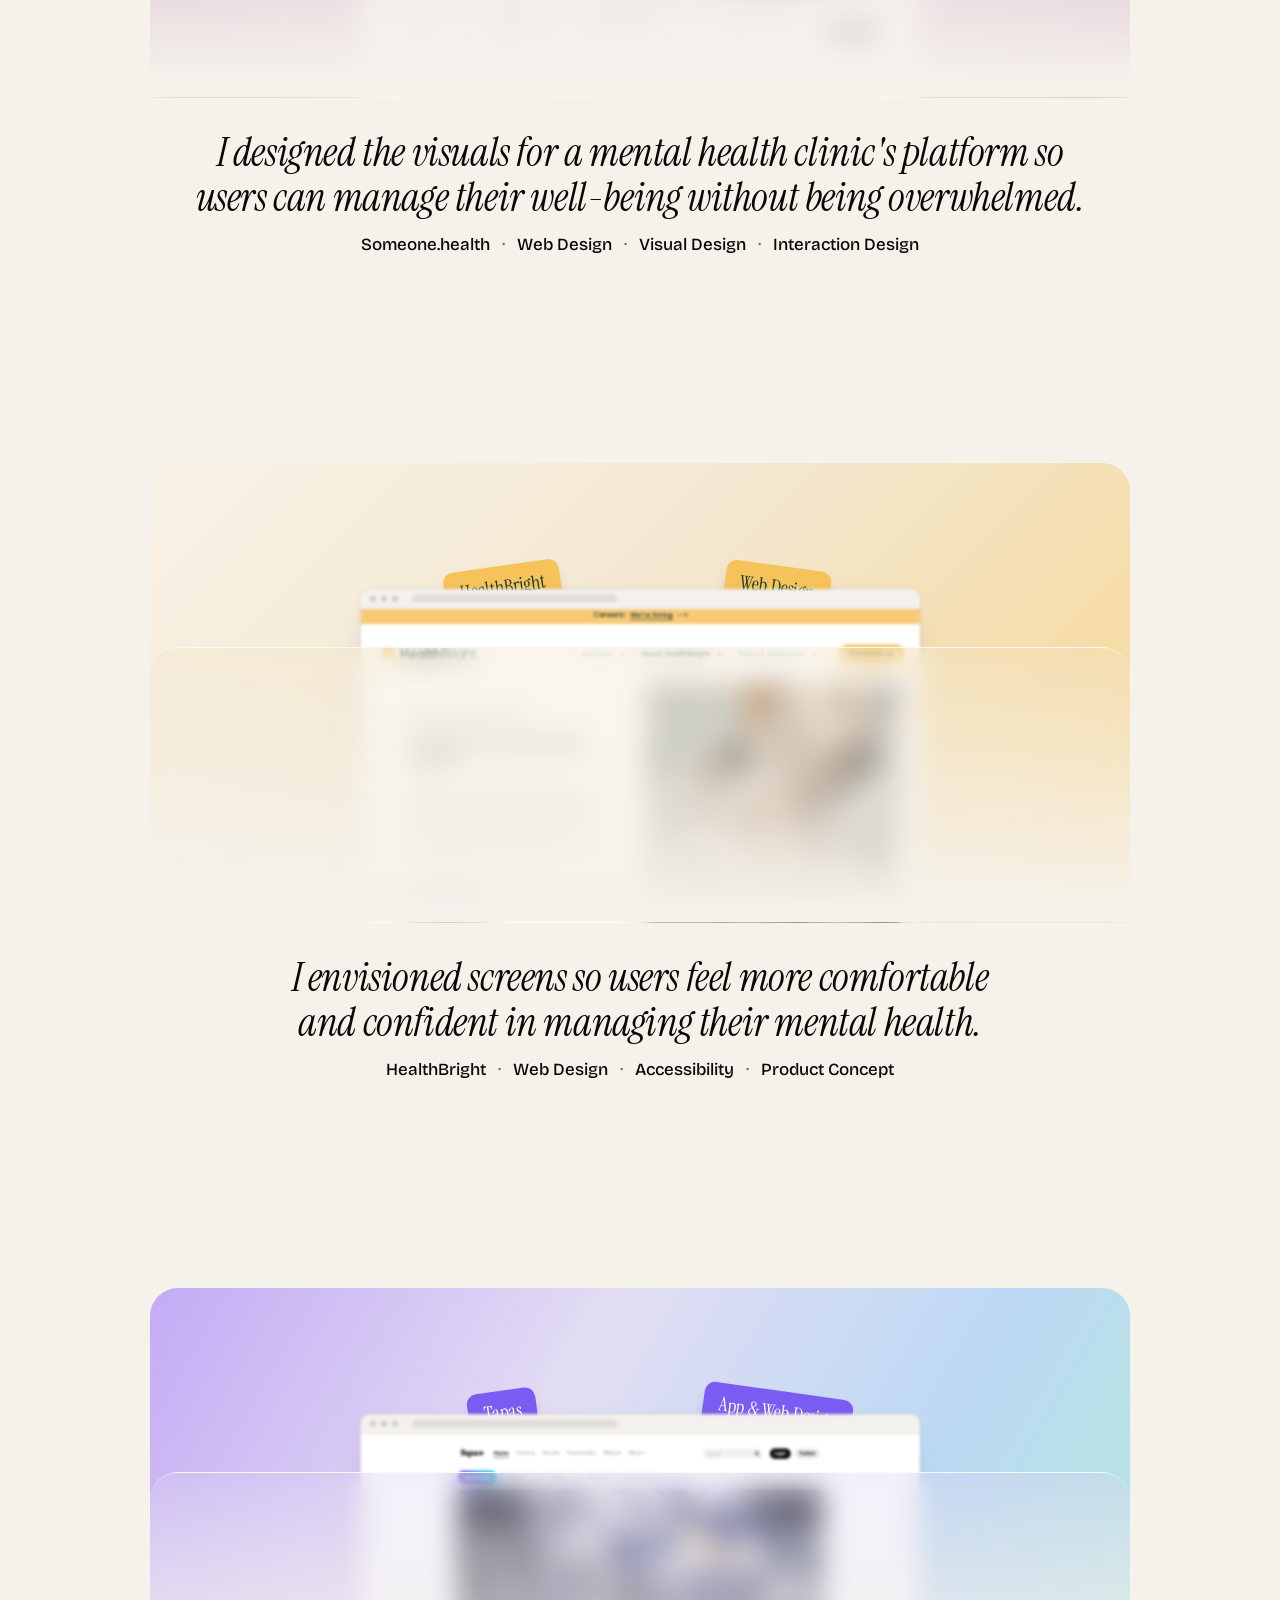
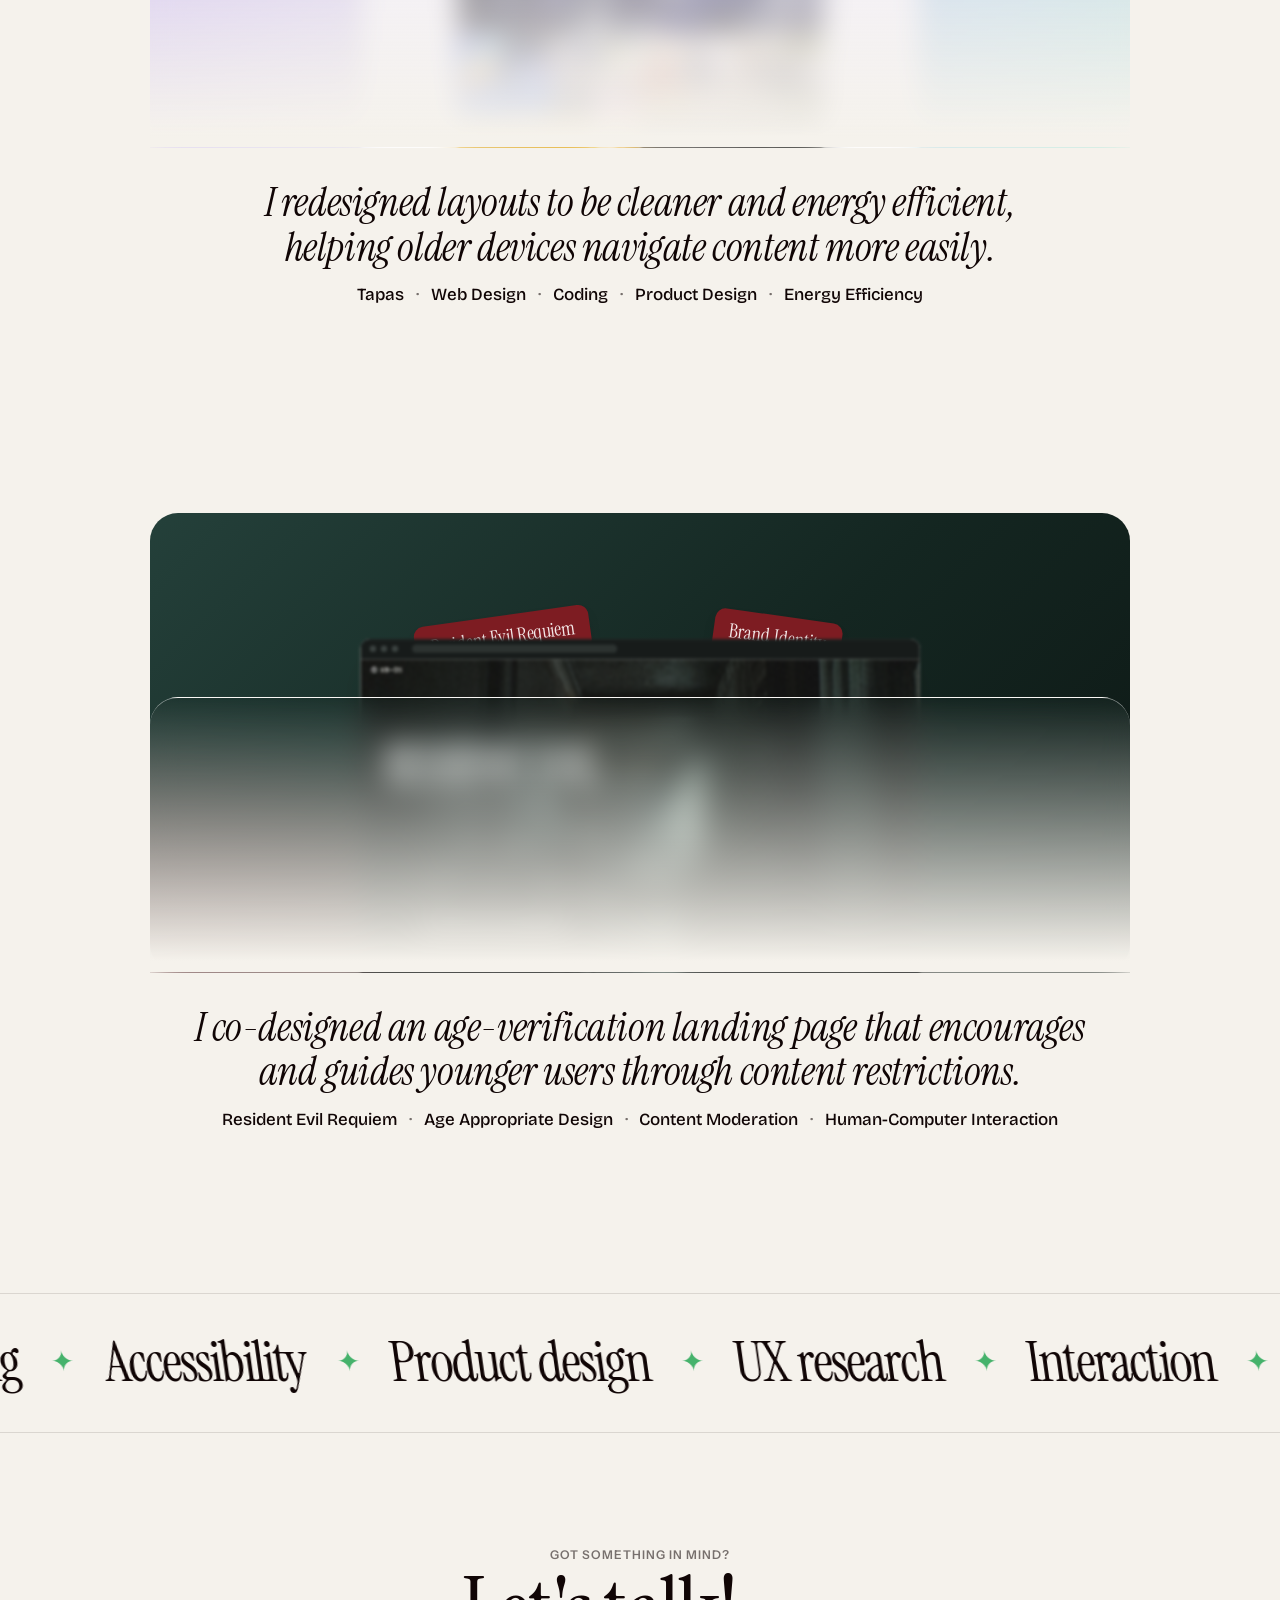
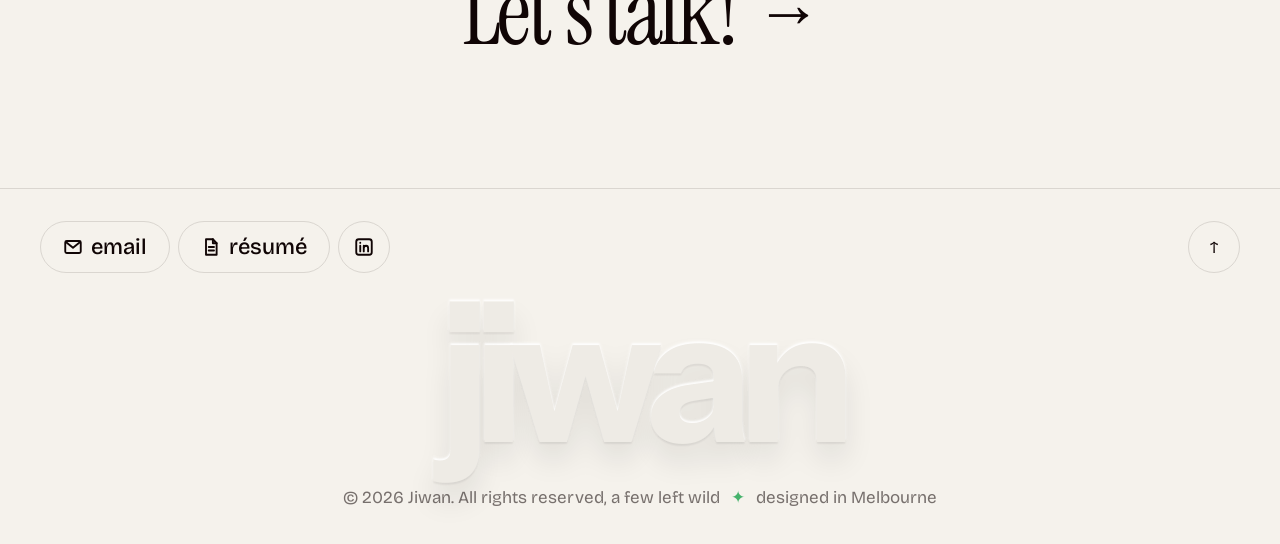
==== commit 71522387: "Changed the font" ====
--- a/index.html
+++ b/index.html
@@ -12,7 +12,7 @@
   <!-- Fonts: Instrument Sans (body, labels, home headline), Instrument Serif (titles) -->
   <link rel="preconnect" href="https://fonts.googleapis.com">
   <link rel="preconnect" href="https://fonts.gstatic.com" crossorigin>
-  <link href="https://fonts.googleapis.com/css2?family=Instrument+Sans:wght@400;500;600;700&family=Instrument+Serif:ital@0;1&family=Silkscreen&display=swap" rel="stylesheet">
+  <link href="https://fonts.googleapis.com/css2?family=Instrument+Sans:wght@400;500;600;700&family=Instrument+Serif:ital@0;1&family=Silkscreen&family=Bricolage+Grotesque:opsz,wght@12..96,400..700&display=swap" rel="stylesheet">
   <link rel="stylesheet" href="styles.css">
 
   <!-- Marks the page as JS-enabled so scroll reveals can start hidden. -->
--- a/styles.css
+++ b/styles.css
@@ -60,6 +60,10 @@
   --font-sans:  "Instrument Sans", system-ui, -apple-system, "Segoe UI", sans-serif;
   --font-serif: "Instrument Serif", Georgia, serif;
   --font-label: var(--font-sans);
+  /* Body text: Bricolage Grotesque, a legible sans with a bit of personality
+     (ink-trap notches, a playful g and a). Its optical sizing adapts the
+     letter shapes to each text size. */
+  --font-body:  "Bricolage Grotesque", var(--font-sans);
 
   /* Fluid type scale: each step grows smoothly between phone and desktop. */
   --text-xs:   0.75rem;                                  /* 12px labels */
@@ -152,7 +156,8 @@
 body {
   background: var(--bg);
   color: var(--fg);
-  font-family: var(--font-sans);
+  font-family: var(--font-body);
+  font-optical-sizing: auto;
   font-size: var(--text-base);
   line-height: var(--leading-body);
   -webkit-font-smoothing: antialiased;
@@ -366,6 +371,7 @@
 }
 
 .hero-title {
+  font-family: var(--font-sans); /* the home headline keeps Instrument Sans */
   font-size: clamp(2.6rem, 1.5rem + 4.1vw, 5.3rem); /* a notch below the other page titles */
   line-height: var(--leading-tight);
   letter-spacing: var(--tracking-tight);
